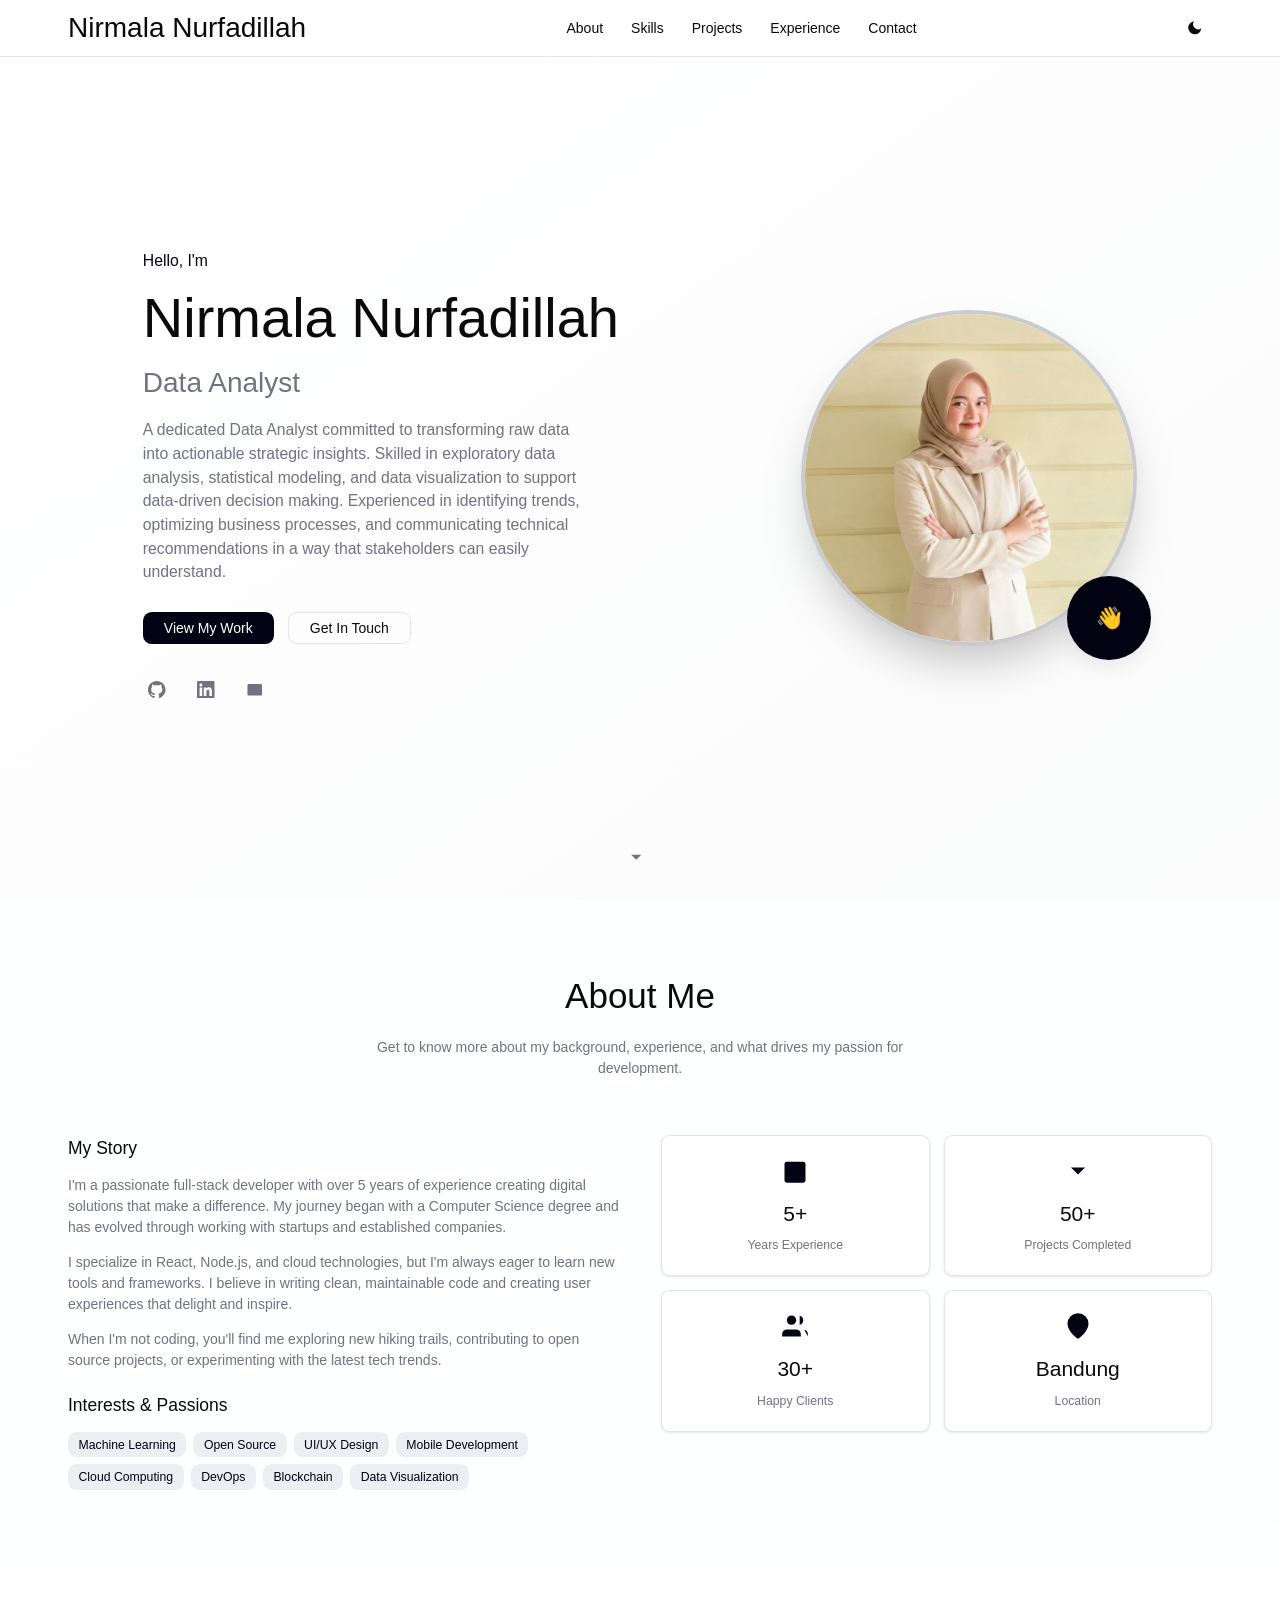
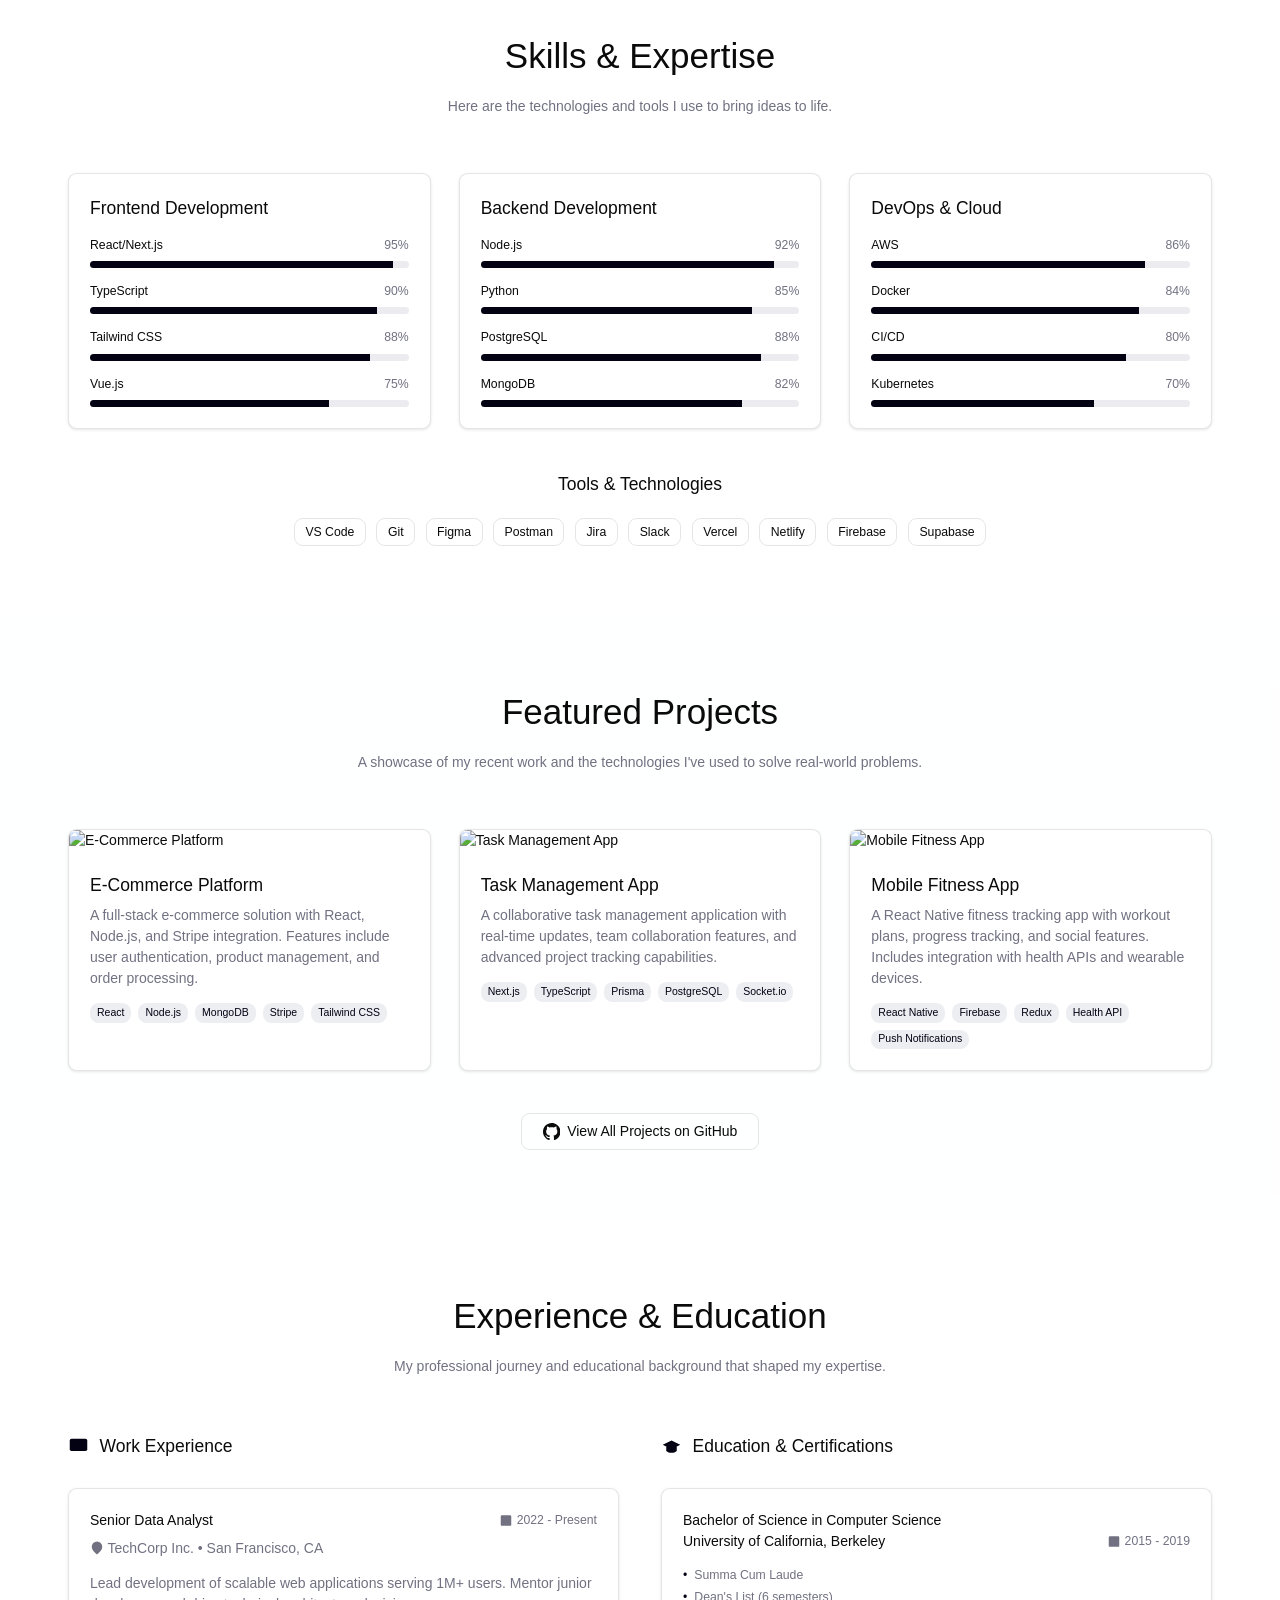
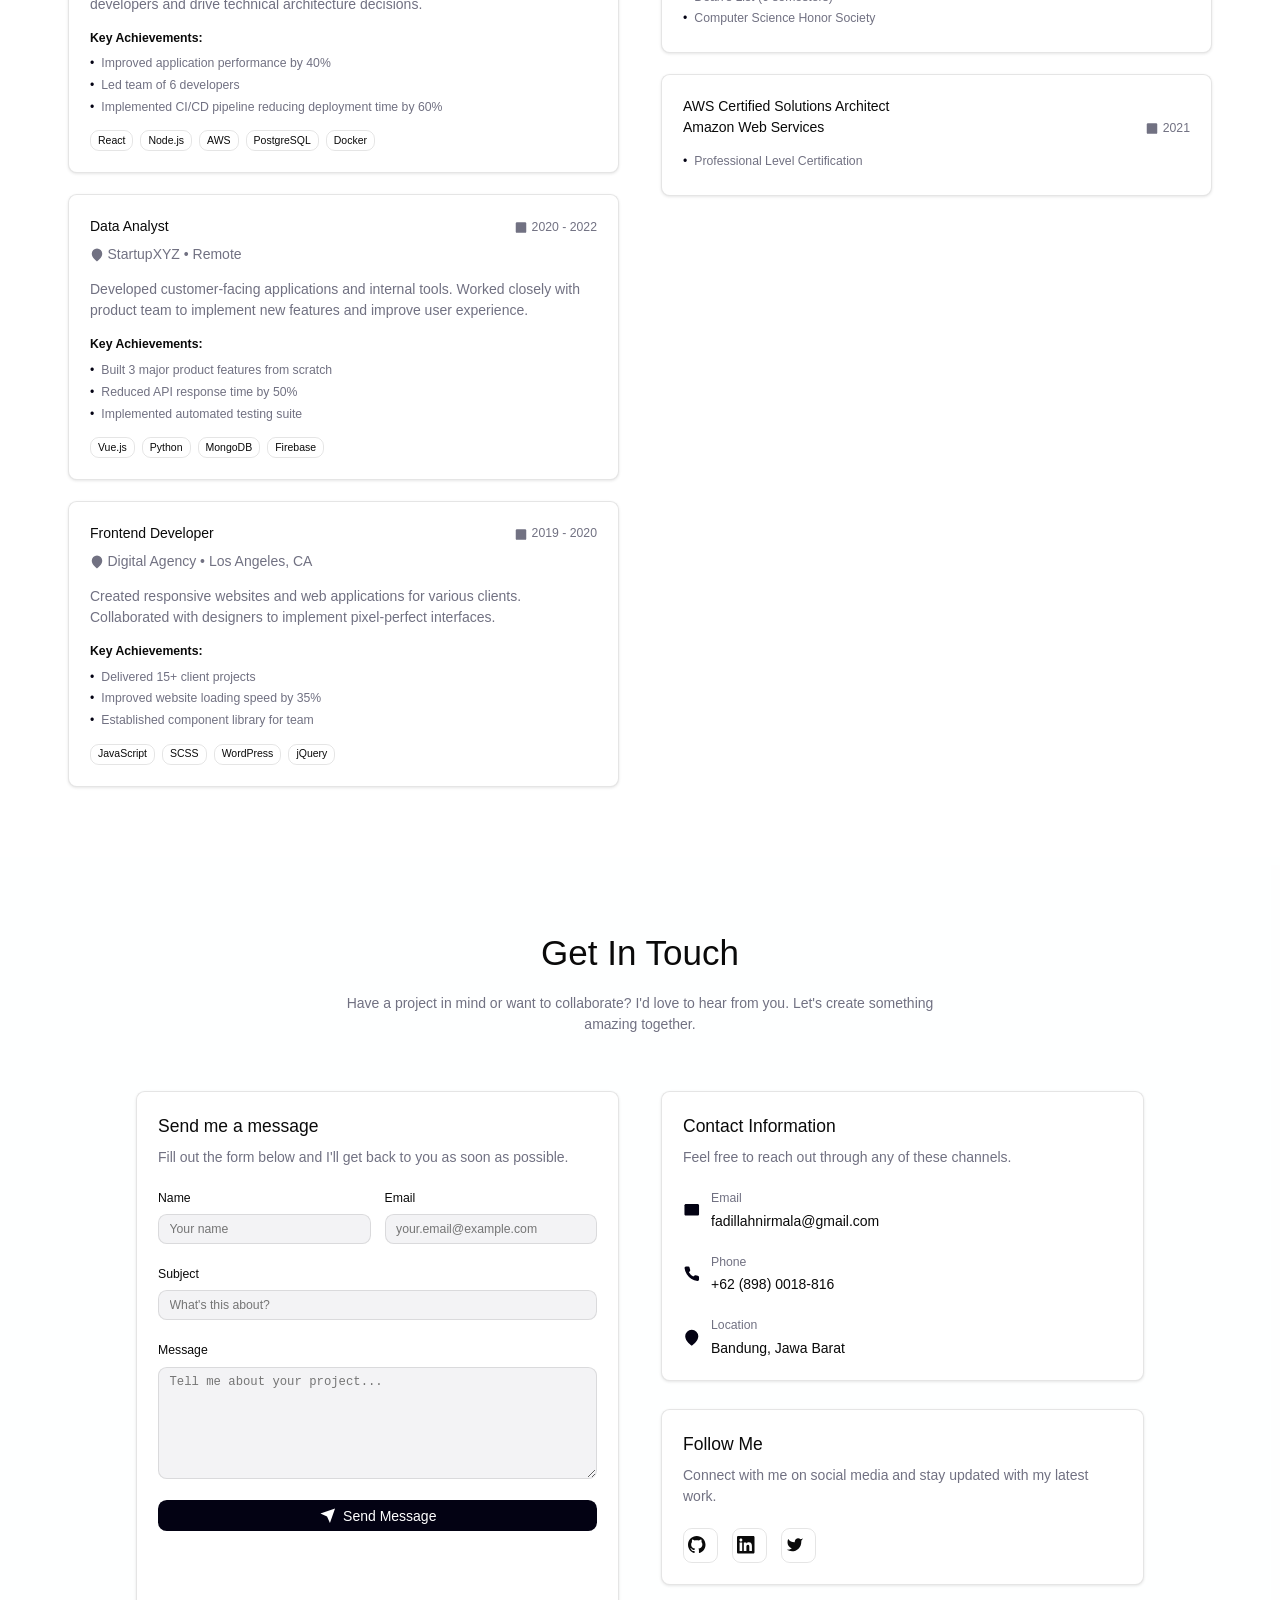
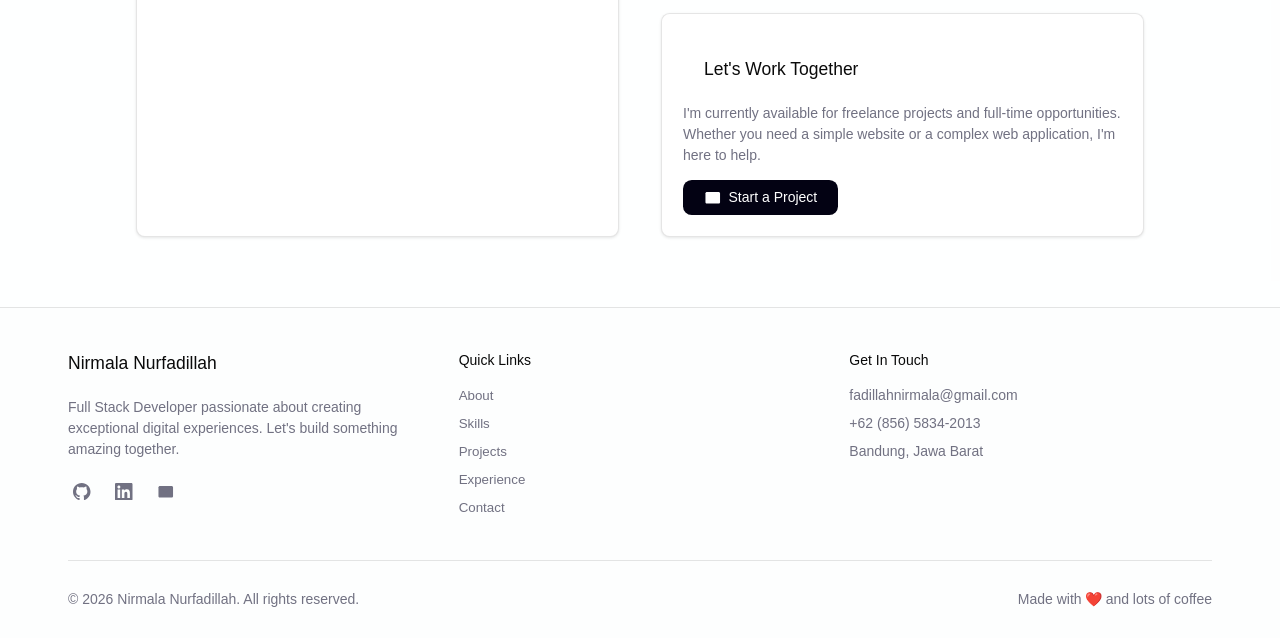
==== index.html @ c22606e5 "Add files via upload" ====
<!DOCTYPE html>
<html lang="en">
<head>
    <meta charset="UTF-8">
    <meta name="viewport" content="width=device-width, initial-scale=1.0">
    <title>Nirmala Nurfadillah - Student</title>
    <link rel="stylesheet" href="style.css">
</head>
<body>
    <!-- Header -->
    <header class="header">
        <div class="container">
            <div class="header-content">
                <div class="logo" onclick="scrollToSection('hero')">
                    <h1>Nirmala Nurfadillah</h1>
                </div>

                <!-- Desktop Navigation -->
                <nav class="desktop-nav">
                    <button onclick="scrollToSection('about')">About</button>
                    <button onclick="scrollToSection('skills')">Skills</button>
                    <button onclick="scrollToSection('projects')">Projects</button>
                    <button onclick="scrollToSection('experience')">Experience</button>
                    <button onclick="scrollToSection('contact')">Contact</button>
                </nav>

                <div class="header-actions">
                    <button class="theme-toggle" onclick="toggleDarkMode()" aria-label="Toggle dark mode">
                        <svg class="sun-icon" fill="currentColor" viewBox="0 0 24 24">
                            <circle cx="12" cy="12" r="5"/>
                            <line x1="12" y1="1" x2="12" y2="3"/>
                            <line x1="12" y1="21" x2="12" y2="23"/>
                            <line x1="4.22" y1="4.22" x2="5.64" y2="5.64"/>
                            <line x1="18.36" y1="18.36" x2="19.78" y2="19.78"/>
                            <line x1="1" y1="12" x2="3" y2="12"/>
                            <line x1="21" y1="12" x2="23" y2="12"/>
                            <line x1="4.22" y1="19.78" x2="5.64" y2="18.36"/>
                            <line x1="18.36" y1="5.64" x2="19.78" y2="4.22"/>
                        </svg>
                        <svg class="moon-icon" fill="currentColor" viewBox="0 0 24 24">
                            <path d="M21 12.79A9 9 0 1 1 11.21 3 7 7 0 0 0 21 12.79z"></path>
                        </svg>
                    </button>

                    <button class="mobile-menu-toggle" onclick="toggleMobileMenu()" aria-label="Toggle mobile menu">
                        <svg class="menu-icon" fill="currentColor" viewBox="0 0 24 24">
                            <line x1="3" y1="6" x2="21" y2="6"></line>
                            <line x1="3" y1="12" x2="21" y2="12"></line>
                            <line x1="3" y1="18" x2="21" y2="18"></line>
                        </svg>
                        <svg class="close-icon" fill="currentColor" viewBox="0 0 24 24">
                            <line x1="18" y1="6" x2="6" y2="18"></line>
                            <line x1="6" y1="6" x2="18" y2="18"></line>
                        </svg>
                    </button>
                </div>
            </div>

            <!-- Mobile Navigation -->
            <div class="mobile-nav">
                <nav class="mobile-nav-content">
                    <button onclick="scrollToSection('about')">About</button>
                    <button onclick="scrollToSection('skills')">Skills</button>
                    <button onclick="scrollToSection('projects')">Projects</button>
                    <button onclick="scrollToSection('experience')">Experience</button>
                    <button onclick="scrollToSection('contact')">Contact</button>
                </nav>
            </div>
        </div>
    </header>

    <main>
        <!-- Hero Section -->
        <section id="hero" class="hero-section">
            <div class="container">
                <div class="hero-grid">
                    <div class="hero-content">
                        <div class="hero-intro">
                            <p class="greeting">Hello, I'm</p>
                            <h1 class="name">Nirmala Nurfadillah</h1>
                            <h2 class="title">Data Analyst</h2>
                            <p class="description">
                                A dedicated Data Analyst committed to transforming raw data into actionable 
                                strategic insights. Skilled in exploratory data analysis, statistical modeling, 
                                and data visualization to support data-driven decision making. Experienced in 
                                identifying trends, optimizing business processes, and communicating technical 
                                recommendations in a way that stakeholders can easily understand.
                            </p>
                        </div>

                        <div class="hero-buttons">
                            <button class="btn btn-primary" onclick="scrollToSection('projects')">
                                View My Work
                            </button>
                            <button class="btn btn-outline" onclick="scrollToSection('contact')">
                                Get In Touch
                            </button>
                        </div>

                        <div class="social-links">
                            <a href="https://github.com/fadillahnirmala/" target="_blank" rel="noopener noreferrer" aria-label="GitHub" class="social-btn">
                                <svg class="icon" fill="currentColor" viewBox="0 0 24 24">
                                    <path d="M12 0c-6.626 0-12 5.373-12 12 0 5.302 3.438 9.8 8.207 11.387.599.111.793-.261.793-.577v-2.234c-3.338.726-4.033-1.416-4.033-1.416-.546-1.387-1.333-1.756-1.333-1.756-1.089-.745.083-.729.083-.729 1.205.084 1.839 1.237 1.839 1.237 1.07 1.834 2.807 1.304 3.492.997.107-.775.418-1.305.762-1.604-2.665-.305-5.467-1.334-5.467-5.931 0-1.311.469-2.381 1.236-3.221-.124-.303-.535-1.524.117-3.176 0 0 1.008-.322 3.301 1.23.957-.266 1.983-.399 3.003-.404 1.02.005 2.047.138 3.006.404 2.291-1.552 3.297-1.23 3.297-1.23.653 1.653.242 2.874.118 3.176.77.84 1.235 1.911 1.235 3.221 0 4.609-2.807 5.624-5.479 5.921.43.372.823 1.102.823 2.222v3.293c0 .319.192.694.801.576 4.765-1.589 8.199-6.086 8.199-11.386 0-6.627-5.373-12-12-12z"/>
                                </svg>
                            </a>
                            <a href="https://www.linkedin.com/in/nirmala-fadillah-8385233b5/" target="_blank" rel="noopener noreferrer" aria-label="LinkedIn" class="social-btn">
                                <svg class="icon" fill="currentColor" viewBox="0 0 24 24">
                                    <path d="M20.447 20.452h-3.554v-5.569c0-1.328-.027-3.037-1.852-3.037-1.853 0-2.136 1.445-2.136 2.939v5.667H9.351V9h3.414v1.561h.046c.477-.9 1.637-1.85 3.37-1.85 3.601 0 4.267 2.37 4.267 5.455v6.286zM5.337 7.433c-1.144 0-2.063-.926-2.063-2.065 0-1.138.92-2.063 2.063-2.063 1.14 0 2.064.925 2.064 2.063 0 1.139-.925 2.065-2.064 2.065zm1.782 13.019H3.555V9h3.564v11.452zM22.225 0H1.771C.792 0 0 .774 0 1.729v20.542C0 23.227.792 24 1.771 24h20.451C23.2 24 24 23.227 24 22.271V1.729C24 .774 23.2 0 22.222 0h.003z"/>
                                </svg>
                            </a>
                            <a href="mailto:fadillahnirmala@gmail.com" aria-label="Email" class="social-btn">
                                <svg class="icon" fill="currentColor" viewBox="0 0 24 24">
                                    <path d="M4 4h16c1.1 0 2 .9 2 2v12c0 1.1-.9 2-2 2H4c-1.1 0-2-.9-2-2V6c0-1.1.9-2 2-2z"/>
                                    <polyline points="22,6 12,13 2,6"/>
                                </svg>
                            </a>
                        </div>
                    </div>

                    <div class="hero-image">
                        <div class="image-container">
                            <div class="profile-image">
                                <img src="img/hero.jpeg"
                                    alt="Nirmala Nurfadillah - Student" 
                                    class="profile-img">
                            </div>
                            <div class="wave-emoji">
                                <span>👋</span>
                            </div>
                        </div>
                    </div>
                </div>

                <div class="scroll-indicator">
                    <button class="scroll-btn" onclick="scrollToSection('about')" aria-label="Scroll to about section">
                        <svg class="icon" fill="currentColor" viewBox="0 0 24 24">
                            <line x1="12" y1="5" x2="12" y2="19"></line>
                            <polyline points="19,12 12,19 5,12"></polyline>
                        </svg>
                    </button>
                </div>
            </div>
        </section>

        <!-- About Section -->
        <section id="about" class="about-section">
            <div class="container">
                <div class="section-header">
                    <h2>About Me</h2>
                    <p>Get to know more about my background, experience, and what drives my passion for development.</p>
                </div>

                <div class="about-grid">
                    <div class="about-content">
                        <div class="about-story">
                            <h3>My Story</h3>
                            <div class="story-text">
                                <p>
                                    I'm a passionate full-stack developer with over 5 years of experience creating 
                                    digital solutions that make a difference. My journey began with a Computer Science 
                                    degree and has evolved through working with startups and established companies.
                                </p>
                                <p>
                                    I specialize in React, Node.js, and cloud technologies, but I'm always eager to 
                                    learn new tools and frameworks. I believe in writing clean, maintainable code 
                                    and creating user experiences that delight and inspire.
                                </p>
                                <p>
                                    When I'm not coding, you'll find me exploring new hiking trails, contributing to 
                                    open source projects, or experimenting with the latest tech trends.
                                </p>
                            </div>
                        </div>

                        <div class="interests-section">
                            <h3>Interests & Passions</h3>
                            <div class="interests-tags">
                                <span class="tag">Machine Learning</span>
                                <span class="tag">Open Source</span>
                                <span class="tag">UI/UX Design</span>
                                <span class="tag">Mobile Development</span>
                                <span class="tag">Cloud Computing</span>
                                <span class="tag">DevOps</span>
                                <span class="tag">Blockchain</span>
                                <span class="tag">Data Visualization</span>
                            </div>
                        </div>
                    </div>

                    <div class="stats-grid">
                        <div class="stat-card">
                            <svg class="stat-icon" fill="currentColor" viewBox="0 0 24 24">
                                <rect x="3" y="4" width="18" height="18" rx="2" ry="2"/>
                                <line x1="16" y1="2" x2="16" y2="6"/>
                                <line x1="8" y1="2" x2="8" y2="6"/>
                                <line x1="3" y1="10" x2="21" y2="10"/>
                            </svg>
                            <p class="stat-value">5+</p>
                            <p class="stat-label">Years Experience</p>
                        </div>
                        <div class="stat-card">
                            <svg class="stat-icon" fill="currentColor" viewBox="0 0 24 24">
                                <path d="M6 9l6 6 6-6"/>
                            </svg>
                            <p class="stat-value">50+</p>
                            <p class="stat-label">Projects Completed</p>
                        </div>
                        <div class="stat-card">
                            <svg class="stat-icon" fill="currentColor" viewBox="0 0 24 24">
                                <path d="M17 21v-2a4 4 0 0 0-4-4H5a4 4 0 0 0-4 4v2"/>
                                <circle cx="9" cy="7" r="4"/>
                                <path d="M23 21v-2a4 4 0 0 0-3-3.87"/>
                                <path d="M16 3.13a4 4 0 0 1 0 7.75"/>
                            </svg>
                            <p class="stat-value">30+</p>
                            <p class="stat-label">Happy Clients</p>
                        </div>
                        <div class="stat-card">
                            <svg class="stat-icon" fill="currentColor" viewBox="0 0 24 24">
                                <path d="M21 10c0 7-9 13-9 13s-9-6-9-13a9 9 0 0 1 18 0z"/>
                                <circle cx="12" cy="10" r="3"/>
                            </svg>
                            <p class="stat-value">Bandung</p>
                            <p class="stat-label">Location</p>
                        </div>
                    </div>
                </div>
            </div>
        </section>

        <!-- Skills Section -->
        <section id="skills" class="skills-section">
            <div class="container">
                <div class="section-header">
                    <h2>Skills & Expertise</h2>
                    <p>Here are the technologies and tools I use to bring ideas to life.</p>
                </div>

                <div class="skills-grid">
                    <div class="skill-category">
                        <div class="skill-card">
                            <h3>Frontend Development</h3>
                            <div class="skills-list">
                                <div class="skill-item">
                                    <div class="skill-header">
                                        <span>React/Next.js</span>
                                        <span>95%</span>
                                    </div>
                                    <div class="progress-bar">
                                        <div class="progress-fill" style="width: 95%"></div>
                                    </div>
                                </div>
                                <div class="skill-item">
                                    <div class="skill-header">
                                        <span>TypeScript</span>
                                        <span>90%</span>
                                    </div>
                                    <div class="progress-bar">
                                        <div class="progress-fill" style="width: 90%"></div>
                                    </div>
                                </div>
                                <div class="skill-item">
                                    <div class="skill-header">
                                        <span>Tailwind CSS</span>
                                        <span>88%</span>
                                    </div>
                                    <div class="progress-bar">
                                        <div class="progress-fill" style="width: 88%"></div>
                                    </div>
                                </div>
                                <div class="skill-item">
                                    <div class="skill-header">
                                        <span>Vue.js</span>
                                        <span>75%</span>
                                    </div>
                                    <div class="progress-bar">
                                        <div class="progress-fill" style="width: 75%"></div>
                                    </div>
                                </div>
                            </div>
                        </div>
                    </div>

                    <div class="skill-category">
                        <div class="skill-card">
                            <h3>Backend Development</h3>
                            <div class="skills-list">
                                <div class="skill-item">
                                    <div class="skill-header">
                                        <span>Node.js</span>
                                        <span>92%</span>
                                    </div>
                                    <div class="progress-bar">
                                        <div class="progress-fill" style="width: 92%"></div>
                                    </div>
                                </div>
                                <div class="skill-item">
                                    <div class="skill-header">
                                        <span>Python</span>
                                        <span>85%</span>
                                    </div>
                                    <div class="progress-bar">
                                        <div class="progress-fill" style="width: 85%"></div>
                                    </div>
                                </div>
                                <div class="skill-item">
                                    <div class="skill-header">
                                        <span>PostgreSQL</span>
                                        <span>88%</span>
                                    </div>
                                    <div class="progress-bar">
                                        <div class="progress-fill" style="width: 88%"></div>
                                    </div>
                                </div>
                                <div class="skill-item">
                                    <div class="skill-header">
                                        <span>MongoDB</span>
                                        <span>82%</span>
                                    </div>
                                    <div class="progress-bar">
                                        <div class="progress-fill" style="width: 82%"></div>
                                    </div>
                                </div>
                            </div>
                        </div>
                    </div>

                    <div class="skill-category">
                        <div class="skill-card">
                            <h3>DevOps & Cloud</h3>
                            <div class="skills-list">
                                <div class="skill-item">
                                    <div class="skill-header">
                                        <span>AWS</span>
                                        <span>86%</span>
                                    </div>
                                    <div class="progress-bar">
                                        <div class="progress-fill" style="width: 86%"></div>
                                    </div>
                                </div>
                                <div class="skill-item">
                                    <div class="skill-header">
                                        <span>Docker</span>
                                        <span>84%</span>
                                    </div>
                                    <div class="progress-bar">
                                        <div class="progress-fill" style="width: 84%"></div>
                                    </div>
                                </div>
                                <div class="skill-item">
                                    <div class="skill-header">
                                        <span>CI/CD</span>
                                        <span>80%</span>
                                    </div>
                                    <div class="progress-bar">
                                        <div class="progress-fill" style="width: 80%"></div>
                                    </div>
                                </div>
                                <div class="skill-item">
                                    <div class="skill-header">
                                        <span>Kubernetes</span>
                                        <span>70%</span>
                                    </div>
                                    <div class="progress-bar">
                                        <div class="progress-fill" style="width: 70%"></div>
                                    </div>
                                </div>
                            </div>
                        </div>
                    </div>
                </div>

                <div class="tools-section">
                    <h3>Tools & Technologies</h3>
                    <div class="tools-tags">
                        <span class="tool-tag">VS Code</span>
                        <span class="tool-tag">Git</span>
                        <span class="tool-tag">Figma</span>
                        <span class="tool-tag">Postman</span>
                        <span class="tool-tag">Jira</span>
                        <span class="tool-tag">Slack</span>
                        <span class="tool-tag">Vercel</span>
                        <span class="tool-tag">Netlify</span>
                        <span class="tool-tag">Firebase</span>
                        <span class="tool-tag">Supabase</span>
                    </div>
                </div>
            </div>
        </section>

        <!-- Projects Section -->
        <section id="projects" class="projects-section">
            <div class="container">
                <div class="section-header">
                    <h2>Featured Projects</h2>
                    <p>A showcase of my recent work and the technologies I've used to solve real-world problems.</p>
                </div>

                <div class="projects-grid">
                    <div class="project-card">
                        <div class="project-image">
                            <img src="https://images.unsplash.com/photo-1658297063569-162817482fb6?crop=entropy&cs=tinysrgb&fit=max&fm=jpg&ixid=M3w3Nzg4Nzd8MHwxfHxlY29tbWVyY2UlMjB3ZWJzaXRlfGVufDF8fHx8MTc1NTQ3ODMxNHww&ixlib=rb-4.1.0&q=80&w=1080" alt="E-Commerce Platform" class="project-img">
                            <div class="project-overlay">
                                <a href="https://example.com" target="_blank" rel="noopener noreferrer" class="btn btn-sm btn-primary">
                                    <svg class="icon-sm" fill="currentColor" viewBox="0 0 24 24">
                                        <path d="M18 13v6a2 2 0 0 1-2 2H5a2 2 0 0 1-2-2V8a2 2 0 0 1 2-2h6"/>
                                        <polyline points="15,3 21,3 21,9"/>
                                        <line x1="10" y1="14" x2="21" y2="3"/>
                                    </svg>
                                    Live Demo
                                </a>
                                <a href="https://github.com/fadillahnirmala/" target="_blank" rel="noopener noreferrer" class="btn btn-sm btn-outline">
                                    <svg class="icon-sm" fill="currentColor" viewBox="0 0 24 24">
                                        <path d="M12 0c-6.626 0-12 5.373-12 12 0 5.302 3.438 9.8 8.207 11.387.599.111.793-.261.793-.577v-2.234c-3.338.726-4.033-1.416-4.033-1.416-.546-1.387-1.333-1.756-1.333-1.756-1.089-.745.083-.729.083-.729 1.205.084 1.839 1.237 1.839 1.237 1.07 1.834 2.807 1.304 3.492.997.107-.775.418-1.305.762-1.604-2.665-.305-5.467-1.334-5.467-5.931 0-1.311.469-2.381 1.236-3.221-.124-.303-.535-1.524.117-3.176 0 0 1.008-.322 3.301 1.23.957-.266 1.983-.399 3.003-.404 1.02.005 2.047.138 3.006.404 2.291-1.552 3.297-1.23 3.297-1.23.653 1.653.242 2.874.118 3.176.77.84 1.235 1.911 1.235 3.221 0 4.609-2.807 5.624-5.479 5.921.43.372.823 1.102.823 2.222v3.293c0 .319.192.694.801.576 4.765-1.589 8.199-6.086 8.199-11.386 0-6.627-5.373-12-12-12z"/>
                                    </svg>
                                    Code
                                </a>
                            </div>
                        </div>
                        <div class="project-content">
                            <h3>E-Commerce Platform</h3>
                            <p>A full-stack e-commerce solution with React, Node.js, and Stripe integration. Features include user authentication, product management, and order processing.</p>
                            <div class="project-tags">
                                <span class="tech-tag">React</span>
                                <span class="tech-tag">Node.js</span>
                                <span class="tech-tag">MongoDB</span>
                                <span class="tech-tag">Stripe</span>
                                <span class="tech-tag">Tailwind CSS</span>
                            </div>
                        </div>
                    </div>

                    <div class="project-card">
                        <div class="project-image">
                            <img src="https://images.unsplash.com/photo-1554306274-f23873d9a26c?crop=entropy&cs=tinysrgb&fit=max&fm=jpg&ixid=M3w3Nzg4Nzd8MHwxfHNlYXJjaHwxfHx3ZWIlMjBkZXZlbG9wbWVudCUyMHByb2plY3R8ZW58MXx8fHwxNzU1NTgxOTUwfDA&ixlib=rb-4.1.0&q=80&w=1080" alt="Task Management App" class="project-img">
                            <div class="project-overlay">
                                <a href="https://example.com" target="_blank" rel="noopener noreferrer" class="btn btn-sm btn-primary">
                                    <svg class="icon-sm" fill="currentColor" viewBox="0 0 24 24">
                                        <path d="M18 13v6a2 2 0 0 1-2 2H5a2 2 0 0 1-2-2V8a2 2 0 0 1 2-2h6"/>
                                        <polyline points="15,3 21,3 21,9"/>
                                        <line x1="10" y1="14" x2="21" y2="3"/>
                                    </svg>
                                    Live Demo
                                </a>
                                <a href="https://github.com/fadillahnirmala/" target="_blank" rel="noopener noreferrer" class="btn btn-sm btn-outline">
                                    <svg class="icon-sm" fill="currentColor" viewBox="0 0 24 24">
                                        <path d="M12 0c-6.626 0-12 5.373-12 12 0 5.302 3.438 9.8 8.207 11.387.599.111.793-.261.793-.577v-2.234c-3.338.726-4.033-1.416-4.033-1.416-.546-1.387-1.333-1.756-1.333-1.756-1.089-.745.083-.729.083-.729 1.205.084 1.839 1.237 1.839 1.237 1.07 1.834 2.807 1.304 3.492.997.107-.775.418-1.305.762-1.604-2.665-.305-5.467-1.334-5.467-5.931 0-1.311.469-2.381 1.236-3.221-.124-.303-.535-1.524.117-3.176 0 0 1.008-.322 3.301 1.23.957-.266 1.983-.399 3.003-.404 1.02.005 2.047.138 3.006.404 2.291-1.552 3.297-1.23 3.297-1.23.653 1.653.242 2.874.118 3.176.77.84 1.235 1.911 1.235 3.221 0 4.609-2.807 5.624-5.479 5.921.43.372.823 1.102.823 2.222v3.293c0 .319.192.694.801.576 4.765-1.589 8.199-6.086 8.199-11.386 0-6.627-5.373-12-12-12z"/>
                                    </svg>
                                    Code
                                </a>
                            </div>
                        </div>
                        <div class="project-content">
                            <h3>Task Management App</h3>
                            <p>A collaborative task management application with real-time updates, team collaboration features, and advanced project tracking capabilities.</p>
                            <div class="project-tags">
                                <span class="tech-tag">Next.js</span>
                                <span class="tech-tag">TypeScript</span>
                                <span class="tech-tag">Prisma</span>
                                <span class="tech-tag">PostgreSQL</span>
                                <span class="tech-tag">Socket.io</span>
                            </div>
                        </div>
                    </div>

                    <div class="project-card">
                        <div class="project-image">
                            <img src="https://images.unsplash.com/photo-1597740985671-2a8a3b80502e?crop=entropy&cs=tinysrgb&fit=max&fm=jpg&ixid=M3w3Nzg4Nzd8MHwxfHxtb2JpbGUlMjBhcHAlMjBkZXNpZ258ZW58MXx8fHwxNzU1NTE2ODEzfDA&ixlib=rb-4.1.0&q=80&w=1080" alt="Mobile Fitness App" class="project-img">
                            <div class="project-overlay">
                                <a href="https://example.com" target="_blank" rel="noopener noreferrer" class="btn btn-sm btn-primary">
                                    <svg class="icon-sm" fill="currentColor" viewBox="0 0 24 24">
                                        <path d="M18 13v6a2 2 0 0 1-2 2H5a2 2 0 0 1-2-2V8a2 2 0 0 1 2-2h6"/>
                                        <polyline points="15,3 21,3 21,9"/>
                                        <line x1="10" y1="14" x2="21" y2="3"/>
                                    </svg>
                                    Live Demo
                                </a>
                                <a href="https://github.com/fadillahnirmala/" target="_blank" rel="noopener noreferrer" class="btn btn-sm btn-outline">
                                    <svg class="icon-sm" fill="currentColor" viewBox="0 0 24 24">
                                        <path d="M12 0c-6.626 0-12 5.373-12 12 0 5.302 3.438 9.8 8.207 11.387.599.111.793-.261.793-.577v-2.234c-3.338.726-4.033-1.416-4.033-1.416-.546-1.387-1.333-1.756-1.333-1.756-1.089-.745.083-.729.083-.729 1.205.084 1.839 1.237 1.839 1.237 1.07 1.834 2.807 1.304 3.492.997.107-.775.418-1.305.762-1.604-2.665-.305-5.467-1.334-5.467-5.931 0-1.311.469-2.381 1.236-3.221-.124-.303-.535-1.524.117-3.176 0 0 1.008-.322 3.301 1.23.957-.266 1.983-.399 3.003-.404 1.02.005 2.047.138 3.006.404 2.291-1.552 3.297-1.23 3.297-1.23.653 1.653.242 2.874.118 3.176.77.84 1.235 1.911 1.235 3.221 0 4.609-2.807 5.624-5.479 5.921.43.372.823 1.102.823 2.222v3.293c0 .319.192.694.801.576 4.765-1.589 8.199-6.086 8.199-11.386 0-6.627-5.373-12-12-12z"/>
                                    </svg>
                                    Code
                                </a>
                            </div>
                        </div>
                        <div class="project-content">
                            <h3>Mobile Fitness App</h3>
                            <p>A React Native fitness tracking app with workout plans, progress tracking, and social features. Includes integration with health APIs and wearable devices.</p>
                            <div class="project-tags">
                                <span class="tech-tag">React Native</span>
                                <span class="tech-tag">Firebase</span>
                                <span class="tech-tag">Redux</span>
                                <span class="tech-tag">Health API</span>
                                <span class="tech-tag">Push Notifications</span>
                            </div>
                        </div>
                    </div>
                </div>

                <div class="projects-cta">
                    <a href="https://github.com/fadillahnirmala/" target="_blank" rel="noopener noreferrer" class="btn btn-outline">
                        <svg class="icon" fill="currentColor" viewBox="0 0 24 24">
                            <path d="M12 0c-6.626 0-12 5.373-12 12 0 5.302 3.438 9.8 8.207 11.387.599.111.793-.261.793-.577v-2.234c-3.338.726-4.033-1.416-4.033-1.416-.546-1.387-1.333-1.756-1.333-1.756-1.089-.745.083-.729.083-.729 1.205.084 1.839 1.237 1.839 1.237 1.07 1.834 2.807 1.304 3.492.997.107-.775.418-1.305.762-1.604-2.665-.305-5.467-1.334-5.467-5.931 0-1.311.469-2.381 1.236-3.221-.124-.303-.535-1.524.117-3.176 0 0 1.008-.322 3.301 1.23.957-.266 1.983-.399 3.003-.404 1.02.005 2.047.138 3.006.404 2.291-1.552 3.297-1.23 3.297-1.23.653 1.653.242 2.874.118 3.176.77.84 1.235 1.911 1.235 3.221 0 4.609-2.807 5.624-5.479 5.921.43.372.823 1.102.823 2.222v3.293c0 .319.192.694.801.576 4.765-1.589 8.199-6.086 8.199-11.386 0-6.627-5.373-12-12-12z"/>
                        </svg>
                        View All Projects on GitHub
                    </a>
                </div>
            </div>
        </section>

        <!-- Experience Section -->
        <section id="experience" class="experience-section">
            <div class="container">
                <div class="section-header">
                    <h2>Experience & Education</h2>
                    <p>My professional journey and educational background that shaped my expertise.</p>
                </div>

                <div class="experience-grid">
                    <div class="experience-column">
                        <div class="column-header">
                            <svg class="section-icon" fill="currentColor" viewBox="0 0 24 24">
                                <rect x="2" y="3" width="20" height="14" rx="2" ry="2"/>
                                <line x1="8" y1="21" x2="16" y2="21"/>
                                <line x1="12" y1="17" x2="12" y2="21"/>
                            </svg>
                            <h3>Work Experience</h3>
                        </div>

                        <div class="experience-timeline">
                            <div class="experience-item">
                                <div class="experience-header">
                                    <h4>Senior Data Analyst</h4>
                                    <div class="experience-date">
                                        <svg class="date-icon" fill="currentColor" viewBox="0 0 24 24">
                                            <rect x="3" y="4" width="18" height="18" rx="2" ry="2"/>
                                            <line x1="16" y1="2" x2="16" y2="6"/>
                                            <line x1="8" y1="2" x2="8" y2="6"/>
                                            <line x1="3" y1="10" x2="21" y2="10"/>
                                        </svg>
                                        2022 - Present
                                    </div>
                                </div>
                                <div class="company-info">
                                    <svg class="location-icon" fill="currentColor" viewBox="0 0 24 24">
                                        <path d="M21 10c0 7-9 13-9 13s-9-6-9-13a9 9 0 0 1 18 0z"/>
                                        <circle cx="12" cy="10" r="3"/>
                                    </svg>
                                    TechCorp Inc. • San Francisco, CA
                                </div>
                                <p class="job-description">Lead development of scalable web applications serving 1M+ users. Mentor junior developers and drive technical architecture decisions.</p>
                                <div class="achievements">
                                    <h5>Key Achievements:</h5>
                                    <ul>
                                        <li>Improved application performance by 40%</li>
                                        <li>Led team of 6 developers</li>
                                        <li>Implemented CI/CD pipeline reducing deployment time by 60%</li>
                                    </ul>
                                </div>
                                <div class="experience-tags">
                                    <span class="exp-tag">React</span>
                                    <span class="exp-tag">Node.js</span>
                                    <span class="exp-tag">AWS</span>
                                    <span class="exp-tag">PostgreSQL</span>
                                    <span class="exp-tag">Docker</span>
                                </div>
                            </div>

                            <div class="experience-item">
                                <div class="experience-header">
                                    <h4>Data Analyst</h4>
                                    <div class="experience-date">
                                        <svg class="date-icon" fill="currentColor" viewBox="0 0 24 24">
                                            <rect x="3" y="4" width="18" height="18" rx="2" ry="2"/>
                                            <line x1="16" y1="2" x2="16" y2="6"/>
                                            <line x1="8" y1="2" x2="8" y2="6"/>
                                            <line x1="3" y1="10" x2="21" y2="10"/>
                                        </svg>
                                        2020 - 2022
                                    </div>
                                </div>
                                <div class="company-info">
                                    <svg class="location-icon" fill="currentColor" viewBox="0 0 24 24">
                                        <path d="M21 10c0 7-9 13-9 13s-9-6-9-13a9 9 0 0 1 18 0z"/>
                                        <circle cx="12" cy="10" r="3"/>
                                    </svg>
                                    StartupXYZ • Remote
                                </div>
                                <p class="job-description">Developed customer-facing applications and internal tools. Worked closely with product team to implement new features and improve user experience.</p>
                                <div class="achievements">
                                    <h5>Key Achievements:</h5>
                                    <ul>
                                        <li>Built 3 major product features from scratch</li>
                                        <li>Reduced API response time by 50%</li>
                                        <li>Implemented automated testing suite</li>
                                    </ul>
                                </div>
                                <div class="experience-tags">
                                    <span class="exp-tag">Vue.js</span>
                                    <span class="exp-tag">Python</span>
                                    <span class="exp-tag">MongoDB</span>
                                    <span class="exp-tag">Firebase</span>
                                </div>
                            </div>

                            <div class="experience-item">
                                <div class="experience-header">
                                    <h4>Frontend Developer</h4>
                                    <div class="experience-date">
                                        <svg class="date-icon" fill="currentColor" viewBox="0 0 24 24">
                                            <rect x="3" y="4" width="18" height="18" rx="2" ry="2"/>
                                            <line x1="16" y1="2" x2="16" y2="6"/>
                                            <line x1="8" y1="2" x2="8" y2="6"/>
                                            <line x1="3" y1="10" x2="21" y2="10"/>
                                        </svg>
                                        2019 - 2020
                                    </div>
                                </div>
                                <div class="company-info">
                                    <svg class="location-icon" fill="currentColor" viewBox="0 0 24 24">
                                        <path d="M21 10c0 7-9 13-9 13s-9-6-9-13a9 9 0 0 1 18 0z"/>
                                        <circle cx="12" cy="10" r="3"/>
                                    </svg>
                                    Digital Agency • Los Angeles, CA
                                </div>
                                <p class="job-description">Created responsive websites and web applications for various clients. Collaborated with designers to implement pixel-perfect interfaces.</p>
                                <div class="achievements">
                                    <h5>Key Achievements:</h5>
                                    <ul>
                                        <li>Delivered 15+ client projects</li>
                                        <li>Improved website loading speed by 35%</li>
                                        <li>Established component library for team</li>
                                    </ul>
                                </div>
                                <div class="experience-tags">
                                    <span class="exp-tag">JavaScript</span>
                                    <span class="exp-tag">SCSS</span>
                                    <span class="exp-tag">WordPress</span>
                                    <span class="exp-tag">jQuery</span>
                                </div>
                            </div>
                        </div>
                    </div>

                    <div class="education-column">
                        <div class="column-header">
                            <svg class="section-icon" fill="currentColor" viewBox="0 0 24 24">
                                <path d="M22 10v6M2 10l10-5 10 5-10 5z"/>
                                <path d="M6 12v5c3 3 9 3 12 0v-5"/>
                            </svg>
                            <h3>Education & Certifications</h3>
                        </div>

                        <div class="education-timeline">
                            <div class="education-item">
                                <h4>Bachelor of Science in Computer Science</h4>
                                <div class="education-details">
                                    <span>University of California, Berkeley</span>
                                    <span class="education-date">
                                        <svg class="date-icon" fill="currentColor" viewBox="0 0 24 24">
                                            <rect x="3" y="4" width="18" height="18" rx="2" ry="2"/>
                                            <line x1="16" y1="2" x2="16" y2="6"/>
                                            <line x1="8" y1="2" x2="8" y2="6"/>
                                            <line x1="3" y1="10" x2="21" y2="10"/>
                                        </svg>
                                        2015 - 2019
                                    </span>
                                </div>
                                <ul class="education-achievements">
                                    <li>Summa Cum Laude</li>
                                    <li>Dean's List (6 semesters)</li>
                                    <li>Computer Science Honor Society</li>
                                </ul>
                            </div>

                            <div class="education-item">
                                <h4>AWS Certified Solutions Architect</h4>
                                <div class="education-details">
                                    <span>Amazon Web Services</span>
                                    <span class="education-date">
                                        <svg class="date-icon" fill="currentColor" viewBox="0 0 24 24">
                                            <rect x="3" y="4" width="18" height="18" rx="2" ry="2"/>
                                            <line x1="16" y1="2" x2="16" y2="6"/>
                                            <line x1="8" y1="2" x2="8" y2="6"/>
                                            <line x1="3" y1="10" x2="21" y2="10"/>
                                        </svg>
                                        2021
                                    </span>
                                </div>
                                <ul class="education-achievements">
                                    <li>Professional Level Certification</li>
                                </ul>
                            </div>
                        </div>
                    </div>
                </div>
            </div>
        </section>

        <!-- Contact Section -->
        <section id="contact" class="contact-section">
            <div class="container">
                <div class="section-header">
                    <h2>Get In Touch</h2>
                    <p>Have a project in mind or want to collaborate? I'd love to hear from you. Let's create something amazing together.</p>
                </div>

                <div class="contact-grid">
                    <div class="contact-form-card">
                        <div class="form-header">
                            <h3>Send me a message</h3>
                            <p>Fill out the form below and I'll get back to you as soon as possible.</p>
                        </div>
                        <form class="contact-form" onsubmit="handleFormSubmit(event)">
                            <div class="form-row">
                                <div class="form-group">
                                    <label for="name">Name</label>
                                    <input type="text" id="name" name="name" placeholder="Your name" required>
                                </div>
                                <div class="form-group">
                                    <label for="email">Email</label>
                                    <input type="email" id="email" name="email" placeholder="your.email@example.com" required>
                                </div>
                            </div>
                            <div class="form-group">
                                <label for="subject">Subject</label>
                                <input type="text" id="subject" name="subject" placeholder="What's this about?" required>
                            </div>
                            <div class="form-group">
                                <label for="message">Message</label>
                                <textarea id="message" name="message" placeholder="Tell me about your project..." required></textarea>
                            </div>
                            <button type="submit" class="btn btn-primary btn-full">
                                <svg class="icon" fill="currentColor" viewBox="0 0 24 24">
                                    <line x1="22" y1="2" x2="11" y2="13"/>
                                    <polygon points="22,2 15,22 11,13 2,9 22,2"/>
                                </svg>
                                Send Message
                            </button>
                        </form>
                    </div>

                    <div class="contact-info">
                        <div class="contact-info-card">
                            <div class="contact-info-header">
                                <h3>Contact Information</h3>
                                <p>Feel free to reach out through any of these channels.</p>
                            </div>
                            <div class="contact-methods">
                                <div class="contact-method">
                                    <svg class="contact-icon" fill="currentColor" viewBox="0 0 24 24">
                                        <path d="M4 4h16c1.1 0 2 .9 2 2v12c0 1.1-.9 2-2 2H4c-1.1 0-2-.9-2-2V6c0-1.1.9-2 2-2z"/>
                                        <polyline points="22,6 12,13 2,6"/>
                                    </svg>
                                    <div>
                                        <p class="contact-label">Email</p>
                                        <a href="mailto:fadillahnirmala@gmail.com">fadillahnirmala@gmail.com</a>
                                    </div>
                                </div>
                                <div class="contact-method">
                                    <svg class="contact-icon" fill="currentColor" viewBox="0 0 24 24">
                                        <path d="M22 16.92v3a2 2 0 0 1-2.18 2 19.79 19.79 0 0 1-8.63-3.07 19.5 19.5 0 0 1-6-6 19.79 19.79 0 0 1-3.07-8.67A2 2 0 0 1 4.11 2h3a2 2 0 0 1 2 1.72 12.84 12.84 0 0 0 .7 2.81 2 2 0 0 1-.45 2.11L8.09 9.91a16 16 0 0 0 6 6l1.27-1.27a2 2 0 0 1 2.11-.45 12.84 12.84 0 0 0 2.81.7A2 2 0 0 1 22 16.92z"/>
                                    </svg>
                                    <div>
                                        <p class="contact-label">Phone</p>
                                        <a href="tel:+628980018816">+62 (898) 0018-816</a>
                                    </div>
                                </div>
                                <div class="contact-method">
                                    <svg class="contact-icon" fill="currentColor" viewBox="0 0 24 24">
                                        <path d="M21 10c0 7-9 13-9 13s-9-6-9-13a9 9 0 0 1 18 0z"/>
                                        <circle cx="12" cy="10" r="3"/>
                                    </svg>
                                    <div>
                                        <p class="contact-label">Location</p>
                                        <p>Bandung, Jawa Barat</p>
                                    </div>
                                </div>
                            </div>
                        </div>

                        <div class="social-card">
                            <div class="social-header">
                                <h3>Follow Me</h3>
                                <p>Connect with me on social media and stay updated with my latest work.</p>
                            </div>
                            <div class="social-buttons">
                                <a href="https://github.com/fadillahnirmala/" target="_blank" rel="noopener noreferrer" aria-label="GitHub" class="social-btn-outline">
                                    <svg class="icon" fill="currentColor" viewBox="0 0 24 24">
                                        <path d="M12 0c-6.626 0-12 5.373-12 12 0 5.302 3.438 9.8 8.207 11.387.599.111.793-.261.793-.577v-2.234c-3.338.726-4.033-1.416-4.033-1.416-.546-1.387-1.333-1.756-1.333-1.756-1.089-.745.083-.729.083-.729 1.205.084 1.839 1.237 1.839 1.237 1.07 1.834 2.807 1.304 3.492.997.107-.775.418-1.305.762-1.604-2.665-.305-5.467-1.334-5.467-5.931 0-1.311.469-2.381 1.236-3.221-.124-.303-.535-1.524.117-3.176 0 0 1.008-.322 3.301 1.23.957-.266 1.983-.399 3.003-.404 1.02.005 2.047.138 3.006.404 2.291-1.552 3.297-1.23 3.297-1.23.653 1.653.242 2.874.118 3.176.77.84 1.235 1.911 1.235 3.221 0 4.609-2.807 5.624-5.479 5.921.43.372.823 1.102.823 2.222v3.293c0 .319.192.694.801.576 4.765-1.589 8.199-6.086 8.199-11.386 0-6.627-5.373-12-12-12z"/>
                                    </svg>
                                </a>
                                <a href="https://www.linkedin.com/in/nirmala-fadillah-8385233b5/" target="_blank" rel="noopener noreferrer" aria-label="LinkedIn" class="social-btn-outline">
                                    <svg class="icon" fill="currentColor" viewBox="0 0 24 24">
                                        <path d="M20.447 20.452h-3.554v-5.569c0-1.328-.027-3.037-1.852-3.037-1.853 0-2.136 1.445-2.136 2.939v5.667H9.351V9h3.414v1.561h.046c.477-.9 1.637-1.85 3.37-1.85 3.601 0 4.267 2.37 4.267 5.455v6.286zM5.337 7.433c-1.144 0-2.063-.926-2.063-2.065 0-1.138.92-2.063 2.063-2.063 1.14 0 2.064.925 2.064 2.063 0 1.139-.925 2.065-2.064 2.065zm1.782 13.019H3.555V9h3.564v11.452zM22.225 0H1.771C.792 0 0 .774 0 1.729v20.542C0 23.227.792 24 1.771 24h20.451C23.2 24 24 23.227 24 22.271V1.729C24 .774 23.2 0 22.222 0h.003z"/>
                                    </svg>
                                </a>
                                <a href="https://instagram.com/nyyr07" target="_blank" rel="noopener noreferrer" aria-label="Instagram" class="social-btn-outline">
                                    <svg class="icon" fill="currentColor" viewBox="0 0 24 24">
                                        <path d="M23 3a10.9 10.9 0 01-3.14 1.53 4.48 4.48 0 00-7.86 3v1A10.66 10.66 0 013 4s-4 9 5 13a11.64 11.64 0 01-7 2c9 5 20 0 20-11.5a4.5 4.5 0 00-.08-.83A7.72 7.72 0 0023 3z"/>
                                    </svg>
                                </a>
                            </div>
                        </div>

                        <div class="cta-card">
                            <div class="cta-header">
                                <h3>Let's Work Together</h3>
                            </div>
                            <p>I'm currently available for freelance projects and full-time opportunities. Whether you need a simple website or a complex web application, I'm here to help.</p>
                            <a href="mailto:fadillahnirmala@gmail.com" class="btn btn-primary">
                                <svg class="icon" fill="currentColor" viewBox="0 0 24 24">
                                    <path d="M4 4h16c1.1 0 2 .9 2 2v12c0 1.1-.9 2-2 2H4c-1.1 0-2-.9-2-2V6c0-1.1.9-2 2-2z"/>
                                    <polyline points="22,6 12,13 2,6"/>
                                </svg>
                                Start a Project
                            </a>
                        </div>
                    </div>
                </div>
            </div>
        </section>
    </main>

    <!-- Footer -->
    <footer class="footer">
        <div class="container">
            <div class="footer-content">
                <div class="footer-brand">
                    <h3>Nirmala Nurfadillah</h3>
                    <p>Full Stack Developer passionate about creating exceptional digital experiences. Let's build something amazing together.</p>
                    <div class="footer-social">
                        <a href="https://github.com/fadillahnirmala/" target="_blank" rel="noopener noreferrer" aria-label="GitHub" class="social-btn">
                            <svg class="icon" fill="currentColor" viewBox="0 0 24 24">
                                <path d="M12 0c-6.626 0-12 5.373-12 12 0 5.302 3.438 9.8 8.207 11.387.599.111.793-.261.793-.577v-2.234c-3.338.726-4.033-1.416-4.033-1.416-.546-1.387-1.333-1.756-1.333-1.756-1.089-.745.083-.729.083-.729 1.205.084 1.839 1.237 1.839 1.237 1.07 1.834 2.807 1.304 3.492.997.107-.775.418-1.305.762-1.604-2.665-.305-5.467-1.334-5.467-5.931 0-1.311.469-2.381 1.236-3.221-.124-.303-.535-1.524.117-3.176 0 0 1.008-.322 3.301 1.23.957-.266 1.983-.399 3.003-.404 1.02.005 2.047.138 3.006.404 2.291-1.552 3.297-1.23 3.297-1.23.653 1.653.242 2.874.118 3.176.77.84 1.235 1.911 1.235 3.221 0 4.609-2.807 5.624-5.479 5.921.43.372.823 1.102.823 2.222v3.293c0 .319.192.694.801.576 4.765-1.589 8.199-6.086 8.199-11.386 0-6.627-5.373-12-12-12z"/>
                            </svg>
                        </a>
                        <a href="https://www.linkedin.com/in/nirmala-fadillah-8385233b5/" target="_blank" rel="noopener noreferrer" aria-label="LinkedIn" class="social-btn">
                            <svg class="icon" fill="currentColor" viewBox="0 0 24 24">
                                <path d="M20.447 20.452h-3.554v-5.569c0-1.328-.027-3.037-1.852-3.037-1.853 0-2.136 1.445-2.136 2.939v5.667H9.351V9h3.414v1.561h.046c.477-.9 1.637-1.85 3.37-1.85 3.601 0 4.267 2.37 4.267 5.455v6.286zM5.337 7.433c-1.144 0-2.063-.926-2.063-2.065 0-1.138.92-2.063 2.063-2.063 1.14 0 2.064.925 2.064 2.063 0 1.139-.925 2.065-2.064 2.065zm1.782 13.019H3.555V9h3.564v11.452zM22.225 0H1.771C.792 0 0 .774 0 1.729v20.542C0 23.227.792 24 1.771 24h20.451C23.2 24 24 23.227 24 22.271V1.729C24 .774 23.2 0 22.222 0h.003z"/>
                            </svg>
                        </a>
                        <a href="mailto:fadillahnirmala@gmail.com" aria-label="Email" class="social-btn">
                            <svg class="icon" fill="currentColor" viewBox="0 0 24 24">
                                <path d="M4 4h16c1.1 0 2 .9 2 2v12c0 1.1-.9 2-2 2H4c-1.1 0-2-.9-2-2V6c0-1.1.9-2 2-2z"/>
                                <polyline points="22,6 12,13 2,6"/>
                            </svg>
                        </a>
                    </div>
                </div>

                <div class="footer-links">
                    <h4>Quick Links</h4>
                    <ul>
                        <li><button onclick="scrollToSection('about')">About</button></li>
                        <li><button onclick="scrollToSection('skills')">Skills</button></li>
                        <li><button onclick="scrollToSection('projects')">Projects</button></li>
                        <li><button onclick="scrollToSection('experience')">Experience</button></li>
                        <li><button onclick="scrollToSection('contact')">Contact</button></li>
                    </ul>
                </div>

                <div class="footer-contact">
                    <h4>Get In Touch</h4>
                    <div class="footer-contact-info">
                        <p><a href="mailto:fadillahnirmala@gmail.com">fadillahnirmala@gmail.com</a></p>
                        <p><a href="tel:+628980018816">+62 (856) 5834-2013</a></p>
                        <p>Bandung, Jawa Barat</p>
                    </div>
                </div>
            </div>

            <div class="footer-bottom">
                <div class="footer-bottom-content">
                    <p>&copy; <span id="currentYear"></span> Nirmala Nurfadillah. All rights reserved.</p>
                    <p class="footer-love">
                        Made with <span class="heart">❤️</span> and lots of coffee
                    </p>
                </div>
            </div>
        </div>
    </footer>

    <script>
        // Set current year
        document.getElementById('currentYear').textContent = new Date().getFullYear();

        // Mobile menu state
        let mobileMenuOpen = false;

        // Dark mode functionality
        function toggleDarkMode() {
            document.documentElement.classList.toggle('dark');
            const isDark = document.documentElement.classList.contains('dark');
            
            // Update theme toggle icon
            const sunIcon = document.querySelector('.sun-icon');
            const moonIcon = document.querySelector('.moon-icon');
            
            if (isDark) {
                sunIcon.style.display = 'block';
                moonIcon.style.display = 'none';
            } else {
                sunIcon.style.display = 'none';
                moonIcon.style.display = 'block';
            }
        }

        // Mobile menu toggle
        function toggleMobileMenu() {
            mobileMenuOpen = !mobileMenuOpen;
            const mobileNav = document.querySelector('.mobile-nav');
            const menuIcon = document.querySelector('.menu-icon');
            const closeIcon = document.querySelector('.close-icon');
            
            if (mobileMenuOpen) {
                mobileNav.style.display = 'block';
                menuIcon.style.display = 'none';
                closeIcon.style.display = 'block';
            } else {
                mobileNav.style.display = 'none';
                menuIcon.style.display = 'block';
                closeIcon.style.display = 'none';
            }
        }

        // Smooth scrolling function
        function scrollToSection(sectionId) {
            const element = document.getElementById(sectionId);
            if (element) {
                element.scrollIntoView({ behavior: 'smooth' });
            }
            
            // Close mobile menu if open
            if (mobileMenuOpen) {
                toggleMobileMenu();
            }
        }

        // Contact form handler
        function handleFormSubmit(event) {
            event.preventDefault();
            const formData = new FormData(event.target);
            const data = Object.fromEntries(formData);
            
            console.log('Form submitted:', data);
            alert("Thank you for your message! I'll get back to you soon.");
            event.target.reset();
        }

        // Initialize theme on page load
        document.addEventListener('DOMContentLoaded', function() {
            const isDark = document.documentElement.classList.contains('dark');
            const sunIcon = document.querySelector('.sun-icon');
            const moonIcon = document.querySelector('.moon-icon');
            
            if (isDark) {
                sunIcon.style.display = 'block';
                moonIcon.style.display = 'none';
            } else {
                sunIcon.style.display = 'none';
                moonIcon.style.display = 'block';
            }
        });
    </script>
</body>
</html>
---- style.css ----
/* Base variables from globals.css */
:root {
  --font-size: 14px;
  --background: #ffffff;
  --foreground: oklch(0.145 0 0);
  --card: #ffffff;
  --card-foreground: oklch(0.145 0 0);
  --popover: oklch(1 0 0);
  --popover-foreground: oklch(0.145 0 0);
  --primary: #030213;
  --primary-foreground: oklch(1 0 0);
  --secondary: oklch(0.95 0.0058 264.53);
  --secondary-foreground: #030213;
  --muted: #ececf0;
  --muted-foreground: #717182;
  --accent: #e9ebef;
  --accent-foreground: #030213;
  --destructive: #d4183d;
  --destructive-foreground: #ffffff;
  --border: rgba(0, 0, 0, 0.1);
  --input: transparent;
  --input-background: #f3f3f5;
  --switch-background: #cbced4;
  --font-weight-medium: 500;
  --font-weight-normal: 400;
  --ring: oklch(0.708 0 0);
  --radius: 0.625rem;
}

.dark {
  --background: oklch(0.145 0 0);
  --foreground: oklch(0.985 0 0);
  --card: oklch(0.145 0 0);
  --card-foreground: oklch(0.985 0 0);
  --popover: oklch(0.145 0 0);
  --popover-foreground: oklch(0.985 0 0);
  --primary: oklch(0.985 0 0);
  --primary-foreground: oklch(0.205 0 0);
  --secondary: oklch(0.269 0 0);
  --secondary-foreground: oklch(0.985 0 0);
  --muted: oklch(0.269 0 0);
  --muted-foreground: oklch(0.708 0 0);
  --accent: oklch(0.269 0 0);
  --accent-foreground: oklch(0.985 0 0);
  --destructive: oklch(0.396 0.141 25.723);
  --destructive-foreground: oklch(0.637 0.237 25.331);
  --border: oklch(0.269 0 0);
  --input: oklch(0.269 0 0);
  --ring: oklch(0.439 0 0);
}

/* Reset and base styles */
* {
  margin: 0;
  padding: 0;
  box-sizing: border-box;
}

html {
  font-size: var(--font-size);
  scroll-behavior: smooth;
}

body {
  font-family: -apple-system, BlinkMacSystemFont, 'Segoe UI', 'Roboto', sans-serif;
  background-color: var(--background);
  color: var(--foreground);
  line-height: 1.5;
}

/* Base typography */
h1 {
  font-size: 2rem;
  font-weight: var(--font-weight-medium);
  line-height: 1.5;
}

h2 {
  font-size: 1.5rem;
  font-weight: var(--font-weight-medium);
  line-height: 1.5;
}

h3 {
  font-size: 1.25rem;
  font-weight: var(--font-weight-medium);
  line-height: 1.5;
}

h4 {
  font-size: 1rem;
  font-weight: var(--font-weight-medium);
  line-height: 1.5;
}

p {
  font-size: 1rem;
  font-weight: var(--font-weight-normal);
  line-height: 1.5;
}

/* Container */
.container {
  max-width: 1200px;
  margin: 0 auto;
  padding: 0 1rem;
}

@media (min-width: 1024px) {
  .container {
    padding: 0 2rem;
  }
}

/* Header */
.header {
  position: fixed;
  top: 0;
  width: 100%;
  background-color: color-mix(in srgb, var(--background) 80%, transparent);
  backdrop-filter: blur(12px);
  border-bottom: 1px solid var(--border);
  z-index: 50;
}

.header-content {
  display: flex;
  align-items: center;
  justify-content: space-between;
  height: 4rem;
}

.logo {
  cursor: pointer;
  transition: opacity 0.2s;
}

.logo:hover {
  opacity: 0.8;
}

.desktop-nav {
  display: none;
  align-items: center;
  gap: 2rem;
}

@media (min-width: 768px) {
  .desktop-nav {
    display: flex;
  }
}

.desktop-nav button {
  background: none;
  border: none;
  color: var(--foreground);
  cursor: pointer;
  transition: color 0.2s;
  font-size: 1rem;
  font-weight: var(--font-weight-normal);
}

.desktop-nav button:hover {
  color: var(--primary);
}

.header-actions {
  display: flex;
  align-items: center;
  gap: 1rem;
}

.theme-toggle,
.mobile-menu-toggle {
  width: 2.5rem;
  height: 2.5rem;
  display: flex;
  align-items: center;
  justify-content: center;
  background: none;
  border: none;
  border-radius: var(--radius);
  color: var(--foreground);
  cursor: pointer;
  transition: background-color 0.2s;
}

.theme-toggle:hover,
.mobile-menu-toggle:hover {
  background-color: var(--secondary);
}

.sun-icon,
.moon-icon,
.menu-icon,
.close-icon {
  width: 1.25rem;
  height: 1.25rem;
}

.close-icon {
  display: none;
}

.mobile-menu-toggle {
  display: flex;
}

@media (min-width: 768px) {
  .mobile-menu-toggle {
    display: none;
  }
}

/* Mobile Navigation */
.mobile-nav {
  display: none;
  padding: 1rem 0;
  border-top: 1px solid var(--border);
}

.mobile-nav-content {
  display: flex;
  flex-direction: column;
  gap: 0.5rem;
}

.mobile-nav-content button {
  background: none;
  border: none;
  padding: 0.5rem 0;
  text-align: left;
  color: var(--foreground);
  cursor: pointer;
  transition: color 0.2s;
  font-size: 1rem;
}

.mobile-nav-content button:hover {
  color: var(--primary);
}

/* Buttons */
.btn {
  display: inline-flex;
  align-items: center;
  justify-content: center;
  padding: 0.5rem 1.5rem;
  border-radius: var(--radius);
  font-weight: var(--font-weight-medium);
  font-size: 1rem;
  cursor: pointer;
  transition: all 0.2s ease-in-out;
  border: none;
  text-decoration: none;
}

.btn-primary {
  background-color: var(--primary);
  color: var(--primary-foreground);
}

.btn-primary:hover {
  background-color: var(--primary);
  opacity: 0.9;
  transform: translateY(-1px);
}

.btn-outline {
  background-color: transparent;
  color: var(--foreground);
  border: 1px solid var(--border);
}

.btn-outline:hover {
  background-color: var(--secondary);
  transform: translateY(-1px);
}

.btn-sm {
  padding: 0.25rem 0.75rem;
  font-size: 0.875rem;
}

.btn-full {
  width: 100%;
}

.icon,
.icon-sm {
  width: 1.25rem;
  height: 1.25rem;
  margin-right: 0.5rem;
}

.icon-sm {
  width: 1rem;
  height: 1rem;
}

/* Section Headers */
.section-header {
  text-align: center;
  margin-bottom: 4rem;
}

.section-header h2 {
  font-size: 2rem;
  margin-bottom: 1rem;
}

@media (min-width: 1024px) {
  .section-header h2 {
    font-size: 2.5rem;
  }
}

.section-header p {
  color: var(--muted-foreground);
  max-width: 42rem;
  margin: 0 auto;
}

/* Hero Section */
.hero-section {
  min-height: 100vh;
  display: flex;
  align-items: center;
  justify-content: center;
  background: linear-gradient(to bottom right, var(--background), color-mix(in srgb, var(--secondary) 20%, transparent));
  padding-top: 4rem;
  position: relative;
}

.hero-grid {
  display: grid;
  grid-template-columns: 1fr;
  gap: 3rem;
  align-items: center;
}

@media (min-width: 1024px) {
  .hero-grid {
    grid-template-columns: 1fr 1fr;
  }
}

.hero-content {
  display: flex;
  flex-direction: column;
  gap: 2rem;
}

.hero-intro {
  display: flex;
  flex-direction: column;
  gap: 1rem;
}

.greeting {
  color: var(--primary);
  font-size: 1.125rem;
}

.name {
  font-size: 2.5rem;
  font-weight: var(--font-weight-medium);
  line-height: 1.1;
}

@media (min-width: 1024px) {
  .name {
    font-size: 4rem;
  }
}

.title {
  font-size: 1.5rem;
  color: var(--muted-foreground);
  font-weight: var(--font-weight-medium);
}

@media (min-width: 1024px) {
  .title {
    font-size: 2rem;
  }
}

.description {
  font-size: 1.125rem;
  color: var(--muted-foreground);
  max-width: 32rem;
}

.hero-buttons {
  display: flex;
  flex-wrap: wrap;
  gap: 1rem;
}

.social-links {
  display: flex;
  gap: 1rem;
}

.social-btn {
  width: 2.5rem;
  height: 2.5rem;
  display: flex;
  align-items: center;
  justify-content: center;
  border-radius: var(--radius);
  background-color: transparent;
  color: var(--muted-foreground);
  text-decoration: none;
  transition: all 0.2s ease-in-out;
}

.social-btn:hover {
  background-color: var(--secondary);
  color: var(--primary);
  transform: translateY(-2px);
}

.hero-image {
  display: flex;
  justify-content: center;
}

@media (min-width: 1024px) {
  .hero-image {
    justify-content: flex-end;
  }
}

.image-container {
  position: relative;
}

.profile-image {
  width: 20rem;
  height: 20rem;
  border-radius: 50%;
  overflow: hidden;
  border: 4px solid color-mix(in srgb, var(--primary) 20%, transparent);
  box-shadow: 0 25px 50px -12px color-mix(in srgb, black 25%, transparent);
}

@media (min-width: 1024px) {
  .profile-image {
    width: 24rem;
    height: 24rem;
  }
}

.profile-img {
  width: 100%;
  height: 100%;
  object-fit: cover;
}

.wave-emoji {
  position: absolute;
  bottom: -1rem;
  right: -1rem;
  width: 6rem;
  height: 6rem;
  background-color: var(--primary);
  border-radius: 50%;
  display: flex;
  align-items: center;
  justify-content: center;
  box-shadow: 0 10px 25px -5px color-mix(in srgb, black 10%, transparent);
}

.wave-emoji span {
  font-size: 1.5rem;
}

.scroll-indicator {
  position: absolute;
  bottom: 2rem;
  left: 50%;
  transform: translateX(-50%);
  animation: bounce 2s infinite;
}

.scroll-btn {
  width: 2.5rem;
  height: 2.5rem;
  display: flex;
  align-items: center;
  justify-content: center;
  background-color: transparent;
  border: none;
  color: var(--muted-foreground);
  cursor: pointer;
  border-radius: var(--radius);
  transition: all 0.2s ease-in-out;
}

.scroll-btn:hover {
  background-color: var(--secondary);
  color: var(--primary);
}

@keyframes bounce {
  0%, 20%, 53%, 80%, 100% {
    transform: translate3d(-50%, 0, 0);
  }
  40%, 43% {
    transform: translate3d(-50%, -30px, 0);
  }
  70% {
    transform: translate3d(-50%, -15px, 0);
  }
  90% {
    transform: translate3d(-50%, -4px, 0);
  }
}

/* About Section */
.about-section {
  padding: 5rem 0;
  background-color: color-mix(in srgb, var(--secondary) 5%, transparent);
}

.about-grid {
  display: grid;
  grid-template-columns: 1fr;
  gap: 3rem;
  align-items: start;
}

@media (min-width: 1024px) {
  .about-grid {
    grid-template-columns: 1fr 1fr;
  }
}

.about-content {
  display: flex;
  flex-direction: column;
  gap: 1.5rem;
}

.about-story h3 {
  margin-bottom: 1rem;
}

.story-text {
  display: flex;
  flex-direction: column;
  gap: 1rem;
  color: var(--muted-foreground);
}

.interests-section h3 {
  margin-bottom: 1rem;
}

.interests-tags {
  display: flex;
  flex-wrap: wrap;
  gap: 0.5rem;
}

.tag {
  background-color: var(--secondary);
  color: var(--secondary-foreground);
  padding: 0.25rem 0.75rem;
  border-radius: var(--radius);
  font-size: 0.875rem;
}

.stats-grid {
  display: grid;
  grid-template-columns: 1fr 1fr;
  gap: 1rem;
}

.stat-card {
  background-color: var(--card);
  border: 1px solid var(--border);
  border-radius: var(--radius);
  padding: 1.5rem;
  text-align: center;
  transition: box-shadow 0.2s;
  box-shadow: 0 1px 3px 0 color-mix(in srgb, black 10%, transparent);
}

.stat-card:hover {
  box-shadow: 0 10px 15px -3px color-mix(in srgb, black 10%, transparent);
}

.stat-icon {
  width: 2rem;
  height: 2rem;
  margin: 0 auto 0.5rem;
  color: var(--primary);
}

.stat-value {
  font-size: 1.5rem;
  font-weight: var(--font-weight-medium);
  margin-bottom: 0.5rem;
}

.stat-label {
  font-size: 0.875rem;
  color: var(--muted-foreground);
}

/* Skills Section */
.skills-section {
  padding: 5rem 0;
}

.skills-grid {
  display: grid;
  grid-template-columns: 1fr;
  gap: 2rem;
  margin-bottom: 3rem;
}

@media (min-width: 768px) {
  .skills-grid {
    grid-template-columns: 1fr 1fr;
  }
}

@media (min-width: 1024px) {
  .skills-grid {
    grid-template-columns: 1fr 1fr 1fr;
  }
}

.skill-card {
  background-color: var(--card);
  border: 1px solid var(--border);
  border-radius: var(--radius);
  box-shadow: 0 1px 3px 0 color-mix(in srgb, black 10%, transparent);
  height: 100%;
}

.skill-card h3 {
  padding: 1.5rem 1.5rem 0;
  margin-bottom: 1rem;
}

.skills-list {
  padding: 0 1.5rem 1.5rem;
  display: flex;
  flex-direction: column;
  gap: 1rem;
}

.skill-item {
  display: flex;
  flex-direction: column;
  gap: 0.5rem;
}

.skill-header {
  display: flex;
  justify-content: space-between;
  align-items: center;
}

.skill-header span:first-child {
  font-size: 0.875rem;
}

.skill-header span:last-child {
  font-size: 0.875rem;
  color: var(--muted-foreground);
}

.progress-bar {
  width: 100%;
  height: 0.5rem;
  background-color: var(--muted);
  border-radius: var(--radius);
  overflow: hidden;
}

.progress-fill {
  height: 100%;
  background-color: var(--primary);
  transition: width 0.3s ease;
}

.tools-section {
  text-align: center;
}

.tools-section h3 {
  margin-bottom: 1.5rem;
}

.tools-tags {
  display: flex;
  flex-wrap: wrap;
  justify-content: center;
  gap: 0.75rem;
  max-width: 64rem;
  margin: 0 auto;
}

.tool-tag {
  background: transparent;
  border: 1px solid var(--border);
  color: var(--foreground);
  padding: 0.25rem 0.75rem;
  border-radius: var(--radius);
  font-size: 0.875rem;
}

/* Projects Section */
.projects-section {
  padding: 5rem 0;
  background-color: color-mix(in srgb, var(--secondary) 5%, transparent);
}

.projects-grid {
  display: grid;
  grid-template-columns: 1fr;
  gap: 2rem;
}

@media (min-width: 768px) {
  .projects-grid {
    grid-template-columns: 1fr 1fr;
  }
}

@media (min-width: 1024px) {
  .projects-grid {
    grid-template-columns: 1fr 1fr 1fr;
  }
}

.project-card {
  background-color: var(--card);
  border: 1px solid var(--border);
  border-radius: var(--radius);
  overflow: hidden;
  box-shadow: 0 1px 3px 0 color-mix(in srgb, black 10%, transparent);
  transition: box-shadow 0.3s;
}

.project-card:hover {
  box-shadow: 0 20px 25px -5px color-mix(in srgb, black 10%, transparent);
}

.project-image {
  position: relative;
  overflow: hidden;
}

.project-img {
  width: 100%;
  height: 12rem;
  object-fit: cover;
  transition: transform 0.3s;
}

.project-card:hover .project-img {
  transform: scale(1.05);
}

.project-overlay {
  position: absolute;
  inset: 0;
  background-color: color-mix(in srgb, black 60%, transparent);
  opacity: 0;
  display: flex;
  align-items: center;
  justify-content: center;
  gap: 1rem;
  transition: opacity 0.3s;
}

.project-card:hover .project-overlay {
  opacity: 1;
}

.project-content {
  padding: 1.5rem;
}

.project-content h3 {
  margin-bottom: 0.5rem;
}

.project-content p {
  color: var(--muted-foreground);
  margin-bottom: 1rem;
}

.project-tags {
  display: flex;
  flex-wrap: wrap;
  gap: 0.5rem;
}

.tech-tag {
  background-color: var(--secondary);
  color: var(--secondary-foreground);
  padding: 0.125rem 0.5rem;
  border-radius: var(--radius);
  font-size: 0.75rem;
}

.projects-cta {
  text-align: center;
  margin-top: 3rem;
}

/* Experience Section */
.experience-section {
  padding: 5rem 0;
}

.experience-grid {
  display: grid;
  grid-template-columns: 1fr;
  gap: 3rem;
}

@media (min-width: 1024px) {
  .experience-grid {
    grid-template-columns: 1fr 1fr;
  }
}

.column-header {
  display: flex;
  align-items: center;
  margin-bottom: 2rem;
}

.section-icon {
  width: 1.5rem;
  height: 1.5rem;
  margin-right: 0.75rem;
  color: var(--primary);
}

.experience-timeline,
.education-timeline {
  display: flex;
  flex-direction: column;
  gap: 1.5rem;
}

.experience-item,
.education-item {
  background-color: var(--card);
  border: 1px solid var(--border);
  border-radius: var(--radius);
  padding: 1.5rem;
  box-shadow: 0 1px 3px 0 color-mix(in srgb, black 10%, transparent);
}

.experience-header {
  display: flex;
  flex-direction: column;
  gap: 0.5rem;
  margin-bottom: 0.5rem;
}

@media (min-width: 640px) {
  .experience-header {
    flex-direction: row;
    justify-content: space-between;
    align-items: center;
  }
}

.experience-date,
.education-date {
  display: flex;
  align-items: center;
  font-size: 0.875rem;
  color: var(--muted-foreground);
}

.date-icon,
.location-icon {
  width: 1rem;
  height: 1rem;
  margin-right: 0.25rem;
}

.company-info {
  display: flex;
  align-items: center;
  color: var(--muted-foreground);
  margin-bottom: 1rem;
}

.job-description {
  color: var(--muted-foreground);
  margin-bottom: 1rem;
}

.achievements h5 {
  font-size: 0.875rem;
  margin-bottom: 0.5rem;
}

.achievements ul,
.education-achievements {
  list-style: none;
  padding: 0;
}

.achievements li,
.education-achievements li {
  display: flex;
  align-items: flex-start;
  font-size: 0.875rem;
  color: var(--muted-foreground);
  margin-bottom: 0.25rem;
}

.achievements li::before,
.education-achievements li::before {
  content: "•";
  color: var(--primary);
  margin-right: 0.5rem;
}

.experience-tags {
  display: flex;
  flex-wrap: wrap;
  gap: 0.5rem;
  margin-top: 1rem;
}

.exp-tag {
  background: transparent;
  border: 1px solid var(--border);
  color: var(--foreground);
  padding: 0.125rem 0.5rem;
  border-radius: var(--radius);
  font-size: 0.75rem;
}

.education-details {
  display: flex;
  justify-content: space-between;
  align-items: center;
  margin-bottom: 1rem;
}

/* Contact Section */
.contact-section {
  padding: 5rem 0;
  background-color: color-mix(in srgb, var(--secondary) 5%, transparent);
}

.contact-grid {
  display: grid;
  grid-template-columns: 1fr;
  gap: 3rem;
  max-width: 72rem;
  margin: 0 auto;
}

@media (min-width: 1024px) {
  .contact-grid {
    grid-template-columns: 1fr 1fr;
  }
}

/* Contact Form */
.contact-form-card {
  background-color: var(--card);
  border: 1px solid var(--border);
  border-radius: var(--radius);
  box-shadow: 0 1px 3px 0 color-mix(in srgb, black 10%, transparent);
}

.form-header {
  padding: 1.5rem 1.5rem 0;
  margin-bottom: 1.5rem;
}

.form-header h3 {
  margin-bottom: 0.5rem;
}

.form-header p {
  color: var(--muted-foreground);
}

.contact-form {
  padding: 0 1.5rem 1.5rem;
  display: flex;
  flex-direction: column;
  gap: 1.5rem;
}

.form-row {
  display: grid;
  grid-template-columns: 1fr;
  gap: 1rem;
}

@media (min-width: 640px) {
  .form-row {
    grid-template-columns: 1fr 1fr;
  }
}

.form-group {
  display: flex;
  flex-direction: column;
  gap: 0.5rem;
}

.form-group label {
  font-size: 0.875rem;
  font-weight: var(--font-weight-medium);
}

.form-group input,
.form-group textarea {
  padding: 0.5rem 0.75rem;
  border: 1px solid var(--border);
  border-radius: var(--radius);
  background-color: var(--input-background);
  color: var(--foreground);
  font-size: 0.875rem;
  transition: border-color 0.2s;
}

.form-group input:focus,
.form-group textarea:focus {
  outline: none;
  border-color: var(--primary);
}

.form-group textarea {
  min-height: 8rem;
  resize: vertical;
}

/* Contact Info */
.contact-info {
  display: flex;
  flex-direction: column;
  gap: 2rem;
}

.contact-info-card,
.social-card,
.cta-card {
  background-color: var(--card);
  border: 1px solid var(--border);
  border-radius: var(--radius);
  box-shadow: 0 1px 3px 0 color-mix(in srgb, black 10%, transparent);
}

.contact-info-header,
.social-header,
.cta-header {
  padding: 1.5rem 1.5rem 0;
  margin-bottom: 1.5rem;
}

.contact-info-header h3,
.social-header h3,
.cta-header h3 {
  margin-bottom: 0.5rem;
}

.contact-info-header p,
.social-header p {
  color: var(--muted-foreground);
}

.contact-methods {
  padding: 0 1.5rem 1.5rem;
  display: flex;
  flex-direction: column;
  gap: 1.5rem;
}

.contact-method {
  display: flex;
  align-items: center;
  gap: 0.75rem;
}

.contact-icon {
  width: 1.25rem;
  height: 1.25rem;
  color: var(--primary);
}

.contact-label {
  font-size: 0.875rem;
  color: var(--muted-foreground);
  margin-bottom: 0.25rem;
}

.contact-method a {
  color: var(--foreground);
  text-decoration: none;
  transition: color 0.2s;
}

.contact-method a:hover {
  color: var(--primary);
}

.social-buttons {
  padding: 0 1.5rem 1.5rem;
  display: flex;
  gap: 1rem;
}

.social-btn-outline {
  width: 2.5rem;
  height: 2.5rem;
  display: flex;
  align-items: center;
  justify-content: center;
  border: 1px solid var(--border);
  border-radius: var(--radius);
  background-color: transparent;
  color: var(--foreground);
  text-decoration: none;
  transition: all 0.2s;
}

.social-btn-outline:hover {
  background-color: var(--secondary);
}

.cta-card {
  padding: 1.5rem;
}

.cta-card p {
  color: var(--muted-foreground);
  margin-bottom: 1rem;
}

/* Footer */
.footer {
  background-color: color-mix(in srgb, var(--secondary) 10%, transparent);
  border-top: 1px solid var(--border);
}

.footer-content {
  padding: 3rem 0;
  display: grid;
  grid-template-columns: 1fr;
  gap: 2rem;
}

@media (min-width: 768px) {
  .footer-content {
    grid-template-columns: 1fr 1fr 1fr;
  }
}

.footer-brand {
  display: flex;
  flex-direction: column;
  gap: 1rem;
}

.footer-brand h3 {
  margin-bottom: 0.5rem;
}

.footer-brand p {
  color: var(--muted-foreground);
}

.footer-social {
  display: flex;
  gap: 0.5rem;
}

.footer-links h4,
.footer-contact h4 {
  margin-bottom: 1rem;
}

.footer-links ul {
  list-style: none;
  display: flex;
  flex-direction: column;
  gap: 0.5rem;
}

.footer-links button {
  background: none;
  border: none;
  color: var(--muted-foreground);
  text-align: left;
  cursor: pointer;
  transition: color 0.2s;
}

.footer-links button:hover {
  color: var(--primary);
}

.footer-contact-info {
  display: flex;
  flex-direction: column;
  gap: 0.5rem;
  color: var(--muted-foreground);
}

.footer-contact-info a {
  color: var(--muted-foreground);
  text-decoration: none;
  transition: color 0.2s;
}

.footer-contact-info a:hover {
  color: var(--primary);
}

.footer-bottom {
  border-top: 1px solid var(--border);
  padding: 2rem 0;
}

.footer-bottom-content {
  display: flex;
  flex-direction: column;
  justify-content: space-between;
  align-items: center;
  gap: 1rem;
  font-size: 0.875rem;
  color: var(--muted-foreground);
}

@media (min-width: 768px) {
  .footer-bottom-content {
    flex-direction: row;
    gap: 0;
  }
}

.footer-love {
  display: flex;
  align-items: center;
}

.heart {
  color: #ef4444;
  margin: 0 0.25rem;
}

/* Mobile responsive adjustments */
@media (max-width: 768px) {
  .container {
    padding: 0 1rem;
  }
  
  .hero-section {
    padding: 3rem 0;
  }
  
  .name {
    font-size: 2rem;
  }
  
  .title {
    font-size: 1.25rem;
  }
  
  .profile-image {
    width: 16rem;
    height: 16rem;
  }
  
  .hero-buttons {
    flex-direction: column;
  }
  
  .btn {
    width: 100%;
    justify-content: center;
  }
  
  .section-header h2 {
    font-size: 1.75rem;
  }
}

/* Dark mode support */
@media (prefers-color-scheme: dark) {
  :root {
    --background: oklch(0.145 0 0);
    --foreground: oklch(0.985 0 0);
    --card: oklch(0.145 0 0);
    --card-foreground: oklch(0.985 0 0);
    --popover: oklch(0.145 0 0);
    --popover-foreground: oklch(0.985 0 0);
    --primary: oklch(0.985 0 0);
    --primary-foreground: oklch(0.205 0 0);
    --secondary: oklch(0.269 0 0);
    --secondary-foreground: oklch(0.985 0 0);
    --muted: oklch(0.269 0 0);
    --muted-foreground: oklch(0.708 0 0);
    --accent: oklch(0.269 0 0);
    --accent-foreground: oklch(0.985 0 0);
    --destructive: oklch(0.396 0.141 25.723);
    --destructive-foreground: oklch(0.637 0.237 25.331);
    --border: oklch(0.269 0 0);
    --input: oklch(0.269 0 0);
    --ring: oklch(0.439 0 0);
  }
}
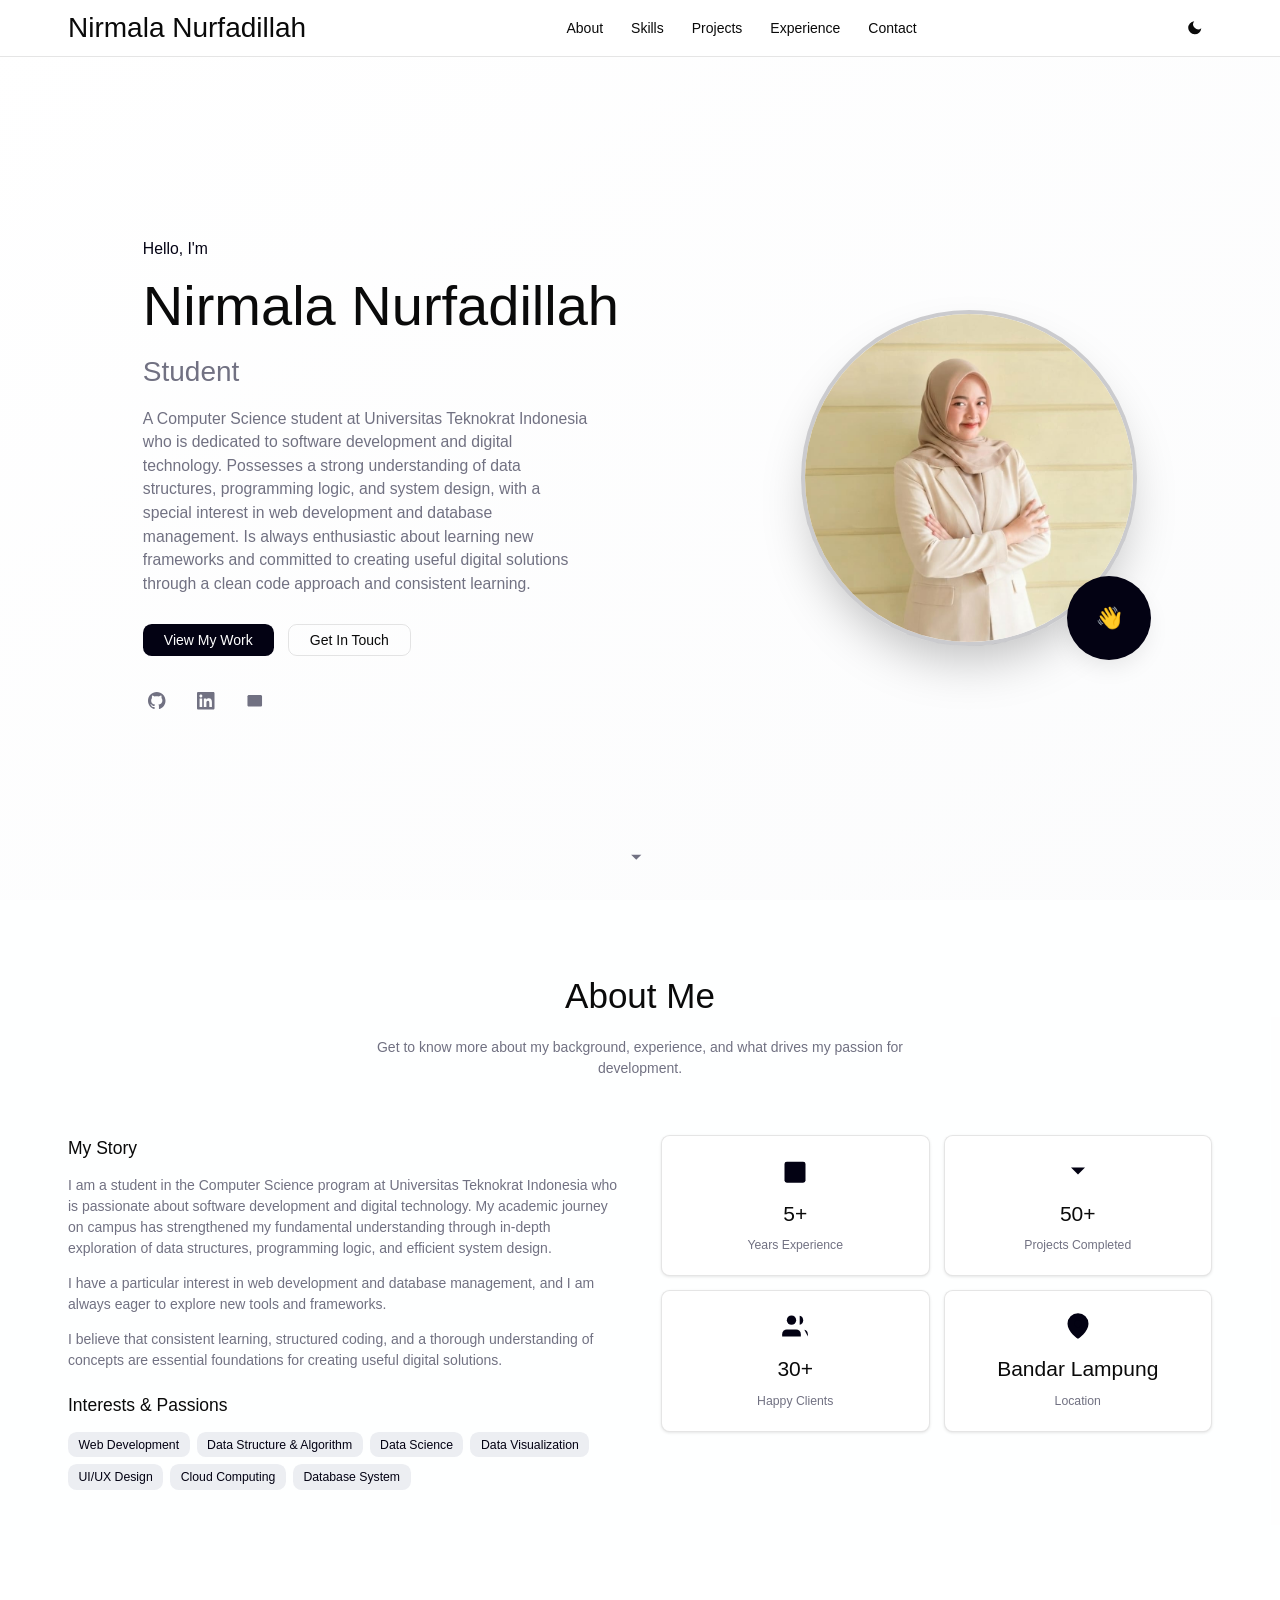
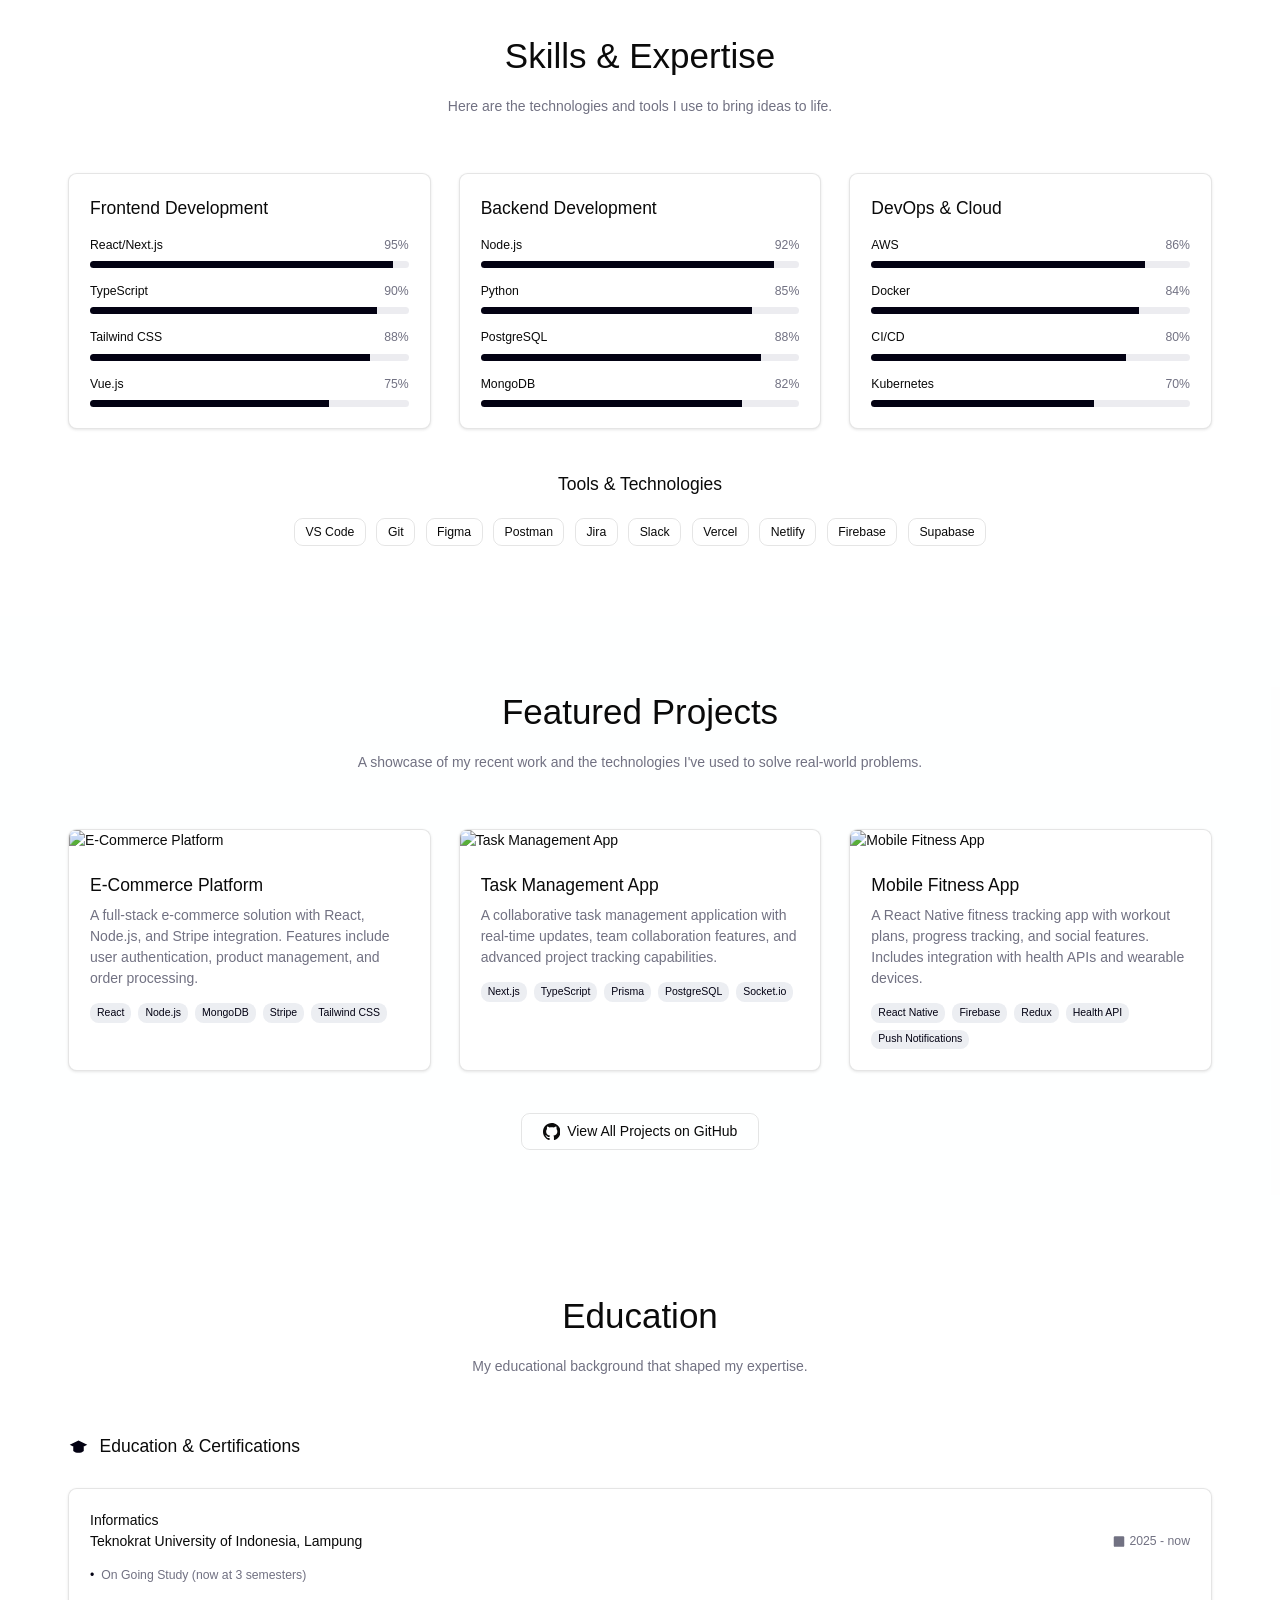
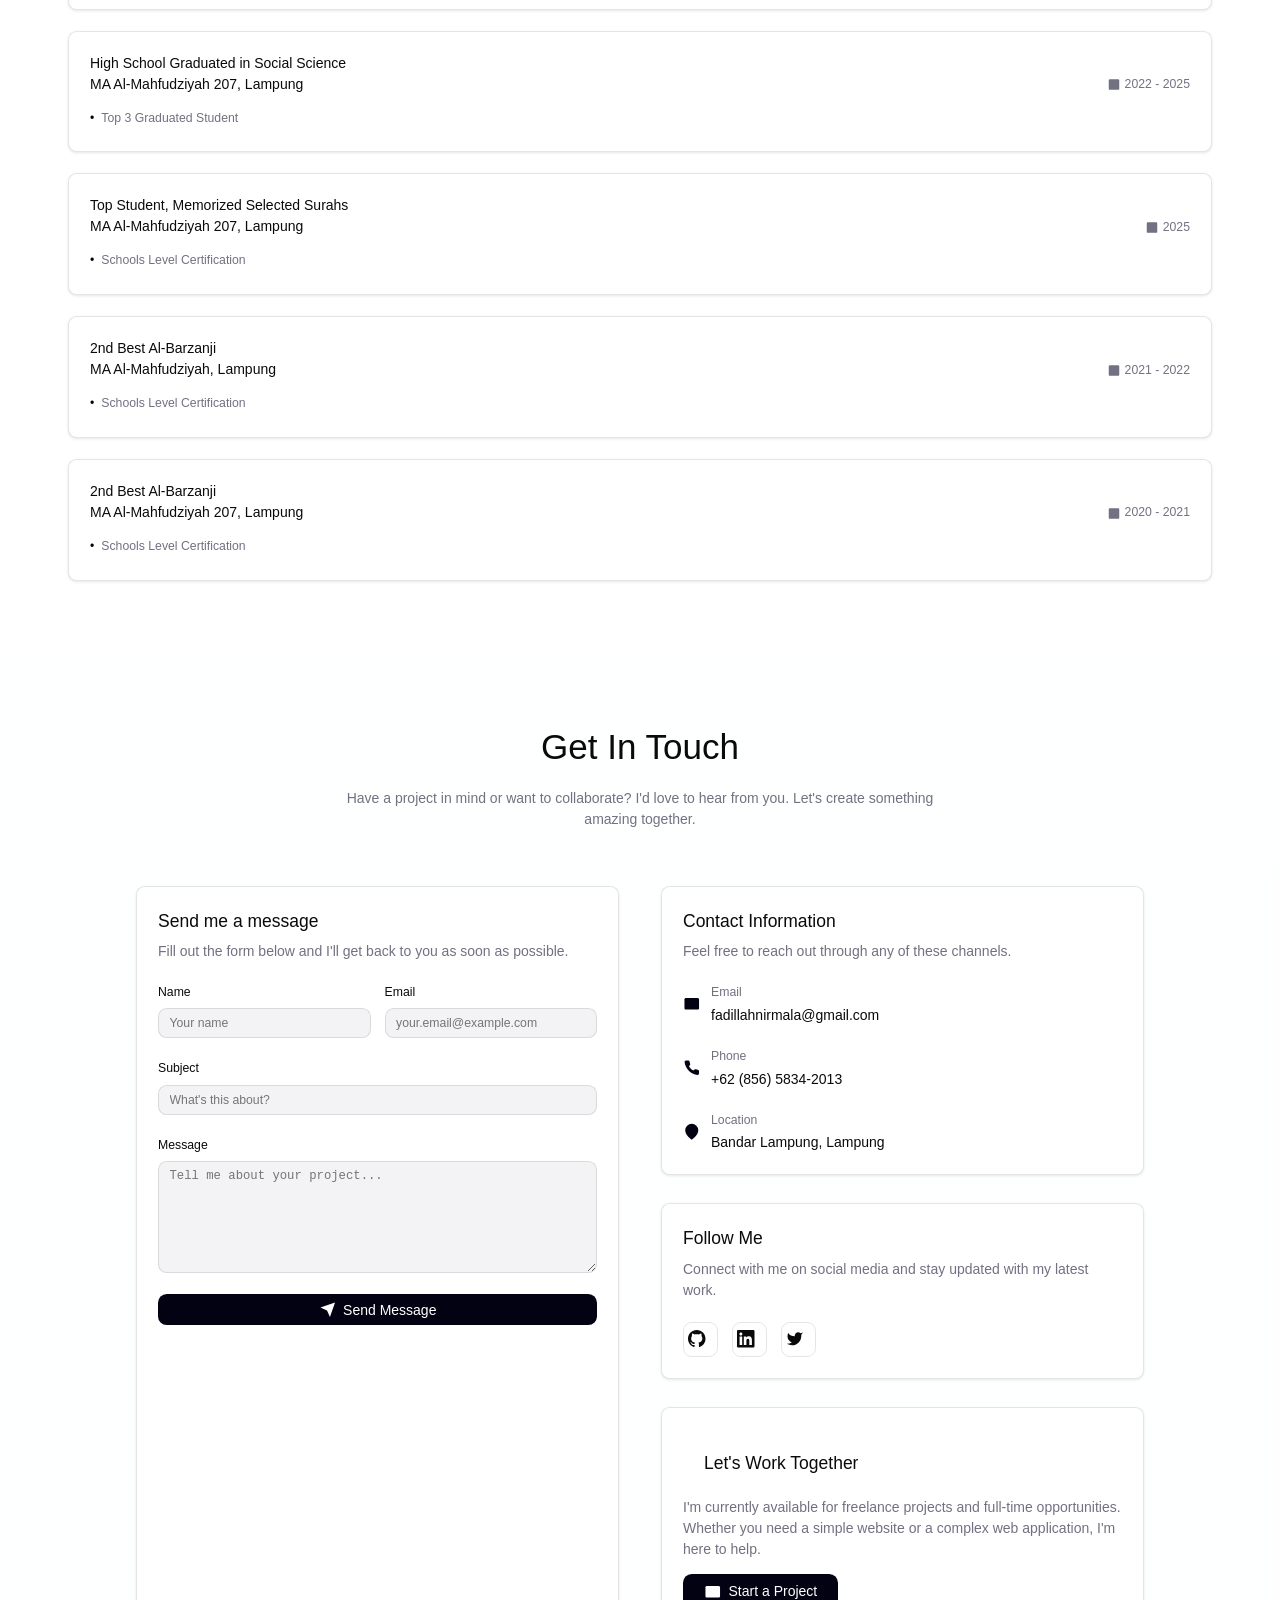
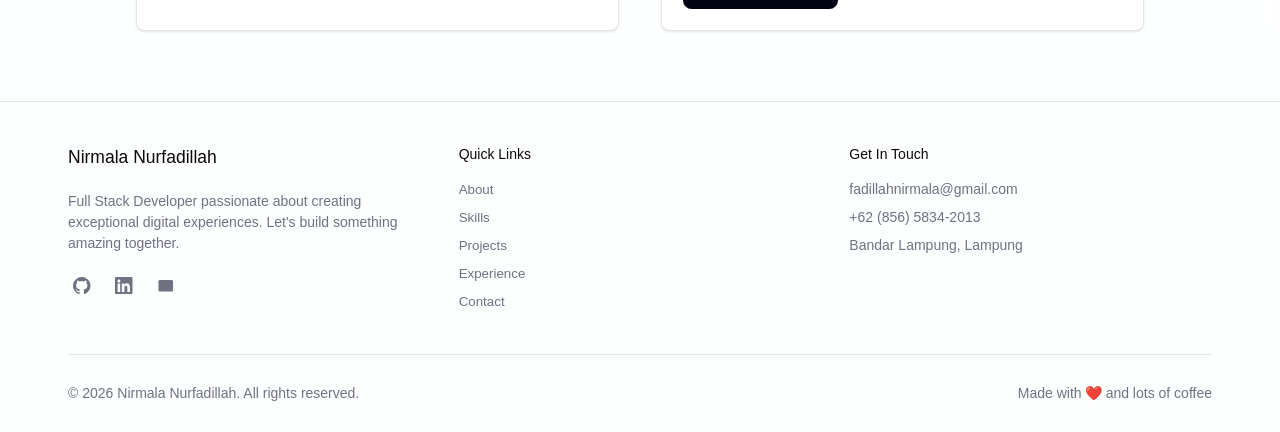
==== commit a7a68cd3: "Add files via upload" ====
--- a/index.html
+++ b/index.html
@@ -78,13 +78,14 @@
                         <div class="hero-intro">
                             <p class="greeting">Hello, I'm</p>
                             <h1 class="name">Nirmala Nurfadillah</h1>
-                            <h2 class="title">Data Analyst</h2>
+                            <h2 class="title">Student</h2>
                             <p class="description">
-                                A dedicated Data Analyst committed to transforming raw data into actionable 
-                                strategic insights. Skilled in exploratory data analysis, statistical modeling, 
-                                and data visualization to support data-driven decision making. Experienced in 
-                                identifying trends, optimizing business processes, and communicating technical 
-                                recommendations in a way that stakeholders can easily understand.
+                                A Computer Science student at Universitas Teknokrat Indonesia who is 
+                                dedicated to software development and digital technology. Possesses a 
+                                strong understanding of data structures, programming logic, and system 
+                                design, with a special interest in web development and database management. 
+                                Is always enthusiastic about learning new frameworks and committed to creating 
+                                useful digital solutions through a clean code approach and consistent learning.
                             </p>
                         </div>
 
@@ -156,18 +157,18 @@
                             <h3>My Story</h3>
                             <div class="story-text">
                                 <p>
-                                    I'm a passionate full-stack developer with over 5 years of experience creating 
-                                    digital solutions that make a difference. My journey began with a Computer Science 
-                                    degree and has evolved through working with startups and established companies.
+                                    I am a student in the Computer Science program at Universitas Teknokrat Indonesia
+                                    who is passionate about software development and digital technology. My academic journey 
+                                    on campus has strengthened my fundamental understanding through in-depth exploration of
+                                    data structures, programming logic, and efficient system design.
                                 </p>
                                 <p>
-                                    I specialize in React, Node.js, and cloud technologies, but I'm always eager to 
-                                    learn new tools and frameworks. I believe in writing clean, maintainable code 
-                                    and creating user experiences that delight and inspire.
+                                    I have a particular interest in web development and database management, and I am always
+                                    eager to explore new tools and frameworks.
                                 </p>
                                 <p>
-                                    When I'm not coding, you'll find me exploring new hiking trails, contributing to 
-                                    open source projects, or experimenting with the latest tech trends.
+                                    I believe that consistent learning, structured coding, and a thorough understanding
+                                    of concepts are essential foundations for creating useful digital solutions.
                                 </p>
                             </div>
                         </div>
@@ -175,14 +176,13 @@
                         <div class="interests-section">
                             <h3>Interests & Passions</h3>
                             <div class="interests-tags">
-                                <span class="tag">Machine Learning</span>
-                                <span class="tag">Open Source</span>
+                                <span class="tag">Web Development</span>
+                                <span class="tag">Data Structure & Algorithm</span>
+                                <span class="tag">Data Science</span>
+                                <span class="tag">Data Visualization</span>
                                 <span class="tag">UI/UX Design</span>
-                                <span class="tag">Mobile Development</span>
                                 <span class="tag">Cloud Computing</span>
-                                <span class="tag">DevOps</span>
-                                <span class="tag">Blockchain</span>
-                                <span class="tag">Data Visualization</span>
+                                <span class="tag">Database System</span>
                             </div>
                         </div>
                     </div>
@@ -220,7 +220,7 @@
                                 <path d="M21 10c0 7-9 13-9 13s-9-6-9-13a9 9 0 0 1 18 0z"/>
                                 <circle cx="12" cy="10" r="3"/>
                             </svg>
-                            <p class="stat-value">Bandung</p>
+                            <p class="stat-value">Bandar Lampung</p>
                             <p class="stat-label">Location</p>
                         </div>
                     </div>
@@ -508,139 +508,13 @@
             </div>
         </section>
 
-        <!-- Experience Section -->
+        <!-- Education Section -->
         <section id="experience" class="experience-section">
             <div class="container">
                 <div class="section-header">
-                    <h2>Experience & Education</h2>
-                    <p>My professional journey and educational background that shaped my expertise.</p>
-                </div>
-
-                <div class="experience-grid">
-                    <div class="experience-column">
-                        <div class="column-header">
-                            <svg class="section-icon" fill="currentColor" viewBox="0 0 24 24">
-                                <rect x="2" y="3" width="20" height="14" rx="2" ry="2"/>
-                                <line x1="8" y1="21" x2="16" y2="21"/>
-                                <line x1="12" y1="17" x2="12" y2="21"/>
-                            </svg>
-                            <h3>Work Experience</h3>
-                        </div>
-
-                        <div class="experience-timeline">
-                            <div class="experience-item">
-                                <div class="experience-header">
-                                    <h4>Senior Data Analyst</h4>
-                                    <div class="experience-date">
-                                        <svg class="date-icon" fill="currentColor" viewBox="0 0 24 24">
-                                            <rect x="3" y="4" width="18" height="18" rx="2" ry="2"/>
-                                            <line x1="16" y1="2" x2="16" y2="6"/>
-                                            <line x1="8" y1="2" x2="8" y2="6"/>
-                                            <line x1="3" y1="10" x2="21" y2="10"/>
-                                        </svg>
-                                        2022 - Present
-                                    </div>
-                                </div>
-                                <div class="company-info">
-                                    <svg class="location-icon" fill="currentColor" viewBox="0 0 24 24">
-                                        <path d="M21 10c0 7-9 13-9 13s-9-6-9-13a9 9 0 0 1 18 0z"/>
-                                        <circle cx="12" cy="10" r="3"/>
-                                    </svg>
-                                    TechCorp Inc. • San Francisco, CA
-                                </div>
-                                <p class="job-description">Lead development of scalable web applications serving 1M+ users. Mentor junior developers and drive technical architecture decisions.</p>
-                                <div class="achievements">
-                                    <h5>Key Achievements:</h5>
-                                    <ul>
-                                        <li>Improved application performance by 40%</li>
-                                        <li>Led team of 6 developers</li>
-                                        <li>Implemented CI/CD pipeline reducing deployment time by 60%</li>
-                                    </ul>
-                                </div>
-                                <div class="experience-tags">
-                                    <span class="exp-tag">React</span>
-                                    <span class="exp-tag">Node.js</span>
-                                    <span class="exp-tag">AWS</span>
-                                    <span class="exp-tag">PostgreSQL</span>
-                                    <span class="exp-tag">Docker</span>
-                                </div>
-                            </div>
-
-                            <div class="experience-item">
-                                <div class="experience-header">
-                                    <h4>Data Analyst</h4>
-                                    <div class="experience-date">
-                                        <svg class="date-icon" fill="currentColor" viewBox="0 0 24 24">
-                                            <rect x="3" y="4" width="18" height="18" rx="2" ry="2"/>
-                                            <line x1="16" y1="2" x2="16" y2="6"/>
-                                            <line x1="8" y1="2" x2="8" y2="6"/>
-                                            <line x1="3" y1="10" x2="21" y2="10"/>
-                                        </svg>
-                                        2020 - 2022
-                                    </div>
-                                </div>
-                                <div class="company-info">
-                                    <svg class="location-icon" fill="currentColor" viewBox="0 0 24 24">
-                                        <path d="M21 10c0 7-9 13-9 13s-9-6-9-13a9 9 0 0 1 18 0z"/>
-                                        <circle cx="12" cy="10" r="3"/>
-                                    </svg>
-                                    StartupXYZ • Remote
-                                </div>
-                                <p class="job-description">Developed customer-facing applications and internal tools. Worked closely with product team to implement new features and improve user experience.</p>
-                                <div class="achievements">
-                                    <h5>Key Achievements:</h5>
-                                    <ul>
-                                        <li>Built 3 major product features from scratch</li>
-                                        <li>Reduced API response time by 50%</li>
-                                        <li>Implemented automated testing suite</li>
-                                    </ul>
-                                </div>
-                                <div class="experience-tags">
-                                    <span class="exp-tag">Vue.js</span>
-                                    <span class="exp-tag">Python</span>
-                                    <span class="exp-tag">MongoDB</span>
-                                    <span class="exp-tag">Firebase</span>
-                                </div>
-                            </div>
-
-                            <div class="experience-item">
-                                <div class="experience-header">
-                                    <h4>Frontend Developer</h4>
-                                    <div class="experience-date">
-                                        <svg class="date-icon" fill="currentColor" viewBox="0 0 24 24">
-                                            <rect x="3" y="4" width="18" height="18" rx="2" ry="2"/>
-                                            <line x1="16" y1="2" x2="16" y2="6"/>
-                                            <line x1="8" y1="2" x2="8" y2="6"/>
-                                            <line x1="3" y1="10" x2="21" y2="10"/>
-                                        </svg>
-                                        2019 - 2020
-                                    </div>
-                                </div>
-                                <div class="company-info">
-                                    <svg class="location-icon" fill="currentColor" viewBox="0 0 24 24">
-                                        <path d="M21 10c0 7-9 13-9 13s-9-6-9-13a9 9 0 0 1 18 0z"/>
-                                        <circle cx="12" cy="10" r="3"/>
-                                    </svg>
-                                    Digital Agency • Los Angeles, CA
-                                </div>
-                                <p class="job-description">Created responsive websites and web applications for various clients. Collaborated with designers to implement pixel-perfect interfaces.</p>
-                                <div class="achievements">
-                                    <h5>Key Achievements:</h5>
-                                    <ul>
-                                        <li>Delivered 15+ client projects</li>
-                                        <li>Improved website loading speed by 35%</li>
-                                        <li>Established component library for team</li>
-                                    </ul>
-                                </div>
-                                <div class="experience-tags">
-                                    <span class="exp-tag">JavaScript</span>
-                                    <span class="exp-tag">SCSS</span>
-                                    <span class="exp-tag">WordPress</span>
-                                    <span class="exp-tag">jQuery</span>
-                                </div>
-                            </div>
-                        </div>
-                    </div>
+                    <h2>Education</h2>
+                    <p>My educational background that shaped my expertise.</p>
+                </div>
 
                     <div class="education-column">
                         <div class="column-header">
@@ -653,9 +527,9 @@
 
                         <div class="education-timeline">
                             <div class="education-item">
-                                <h4>Bachelor of Science in Computer Science</h4>
+                                <h4>Informatics</h4>
                                 <div class="education-details">
-                                    <span>University of California, Berkeley</span>
+                                    <span>Teknokrat University of Indonesia, Lampung</span>
                                     <span class="education-date">
                                         <svg class="date-icon" fill="currentColor" viewBox="0 0 24 24">
                                             <rect x="3" y="4" width="18" height="18" rx="2" ry="2"/>
@@ -663,20 +537,19 @@
                                             <line x1="8" y1="2" x2="8" y2="6"/>
                                             <line x1="3" y1="10" x2="21" y2="10"/>
                                         </svg>
-                                        2015 - 2019
+                                        2025 - now
                                     </span>
                                 </div>
                                 <ul class="education-achievements">
-                                    <li>Summa Cum Laude</li>
-                                    <li>Dean's List (6 semesters)</li>
-                                    <li>Computer Science Honor Society</li>
+                                    <li>On Going Study (now at 3 semesters)</li>
                                 </ul>
                             </div>
 
+                            <div class="education-timeline">
                             <div class="education-item">
-                                <h4>AWS Certified Solutions Architect</h4>
+                                <h4>High School Graduated in Social Science</h4>
                                 <div class="education-details">
-                                    <span>Amazon Web Services</span>
+                                    <span>MA Al-Mahfudziyah 207, Lampung</span>
                                     <span class="education-date">
                                         <svg class="date-icon" fill="currentColor" viewBox="0 0 24 24">
                                             <rect x="3" y="4" width="18" height="18" rx="2" ry="2"/>
@@ -684,11 +557,68 @@
                                             <line x1="8" y1="2" x2="8" y2="6"/>
                                             <line x1="3" y1="10" x2="21" y2="10"/>
                                         </svg>
-                                        2021
+                                        2022 - 2025
                                     </span>
                                 </div>
                                 <ul class="education-achievements">
-                                    <li>Professional Level Certification</li>
+                                    <li>Top 3 Graduated Student</li>
+                                </ul>
+                            </div>
+
+                            <div class="education-item">
+                                <h4>Top Student, Memorized Selected Surahs</h4>
+                                <div class="education-details">
+                                    <span>MA Al-Mahfudziyah 207, Lampung</span>
+                                    <span class="education-date">
+                                        <svg class="date-icon" fill="currentColor" viewBox="0 0 24 24">
+                                            <rect x="3" y="4" width="18" height="18" rx="2" ry="2"/>
+                                            <line x1="16" y1="2" x2="16" y2="6"/>
+                                            <line x1="8" y1="2" x2="8" y2="6"/>
+                                            <line x1="3" y1="10" x2="21" y2="10"/>
+                                        </svg>
+                                        2025
+                                    </span>
+                                </div>
+                                <ul class="education-achievements">
+                                    <li>Schools Level Certification</li>
+                                </ul>
+                            </div>
+
+                            <div class="education-item">
+                                <h4>2nd Best Al-Barzanji</h4>
+                                <div class="education-details">
+                                    <span>MA Al-Mahfudziyah, Lampung</span>
+                                    <span class="education-date">
+                                        <svg class="date-icon" fill="currentColor" viewBox="0 0 24 24">
+                                            <rect x="3" y="4" width="18" height="18" rx="2" ry="2"/>
+                                            <line x1="16" y1="2" x2="16" y2="6"/>
+                                            <line x1="8" y1="2" x2="8" y2="6"/>
+                                            <line x1="3" y1="10" x2="21" y2="10"/>
+                                        </svg>
+                                        2021 - 2022
+                                    </span>
+                                </div>
+                                <ul class="education-achievements">
+                                    <li>Schools Level Certification</li>
+                                </ul>
+                            </div>
+
+                            <div class="education-item">
+                                <h4>2nd Best Al-Barzanji</h4>
+                                <div class="education-details">
+                                    <span>MA Al-Mahfudziyah 207, Lampung</span>
+                                    <span class="education-date">
+                                        <svg class="date-icon" fill="currentColor" viewBox="0 0 24 24">
+                                            <rect x="3" y="4" width="18" height="18" rx="2" ry="2"/>
+                                            <line x1="16" y1="2" x2="16" y2="6"/>
+                                            <line x1="8" y1="2" x2="8" y2="6"/>
+                                            <line x1="3" y1="10" x2="21" y2="10"/>
+                                        </svg>
+                                        2020 - 2021
+                                    </span>
+                                </div>
+                                <ul class="education-achievements">
+                                    <li>Schools Level Certification</li>
                                 </ul>
                             </div>
                         </div>
@@ -763,7 +693,7 @@
                                     </svg>
                                     <div>
                                         <p class="contact-label">Phone</p>
-                                        <a href="tel:+628980018816">+62 (898) 0018-816</a>
+                                        <a href="tel:+6285658342013">+62 (856) 5834-2013</a>
                                     </div>
                                 </div>
                                 <div class="contact-method">
@@ -773,7 +703,7 @@
                                     </svg>
                                     <div>
                                         <p class="contact-label">Location</p>
-                                        <p>Bandung, Jawa Barat</p>
+                                        <p>Bandar Lampung, Lampung</p>
                                     </div>
                                 </div>
                             </div>
@@ -864,8 +794,8 @@
                     <h4>Get In Touch</h4>
                     <div class="footer-contact-info">
                         <p><a href="mailto:fadillahnirmala@gmail.com">fadillahnirmala@gmail.com</a></p>
-                        <p><a href="tel:+628980018816">+62 (856) 5834-2013</a></p>
-                        <p>Bandung, Jawa Barat</p>
+                        <p><a href="tel:+6285658342013">+62 (856) 5834-2013</a></p>
+                        <p>Bandar Lampung, Lampung</p>
                     </div>
                 </div>
             </div>
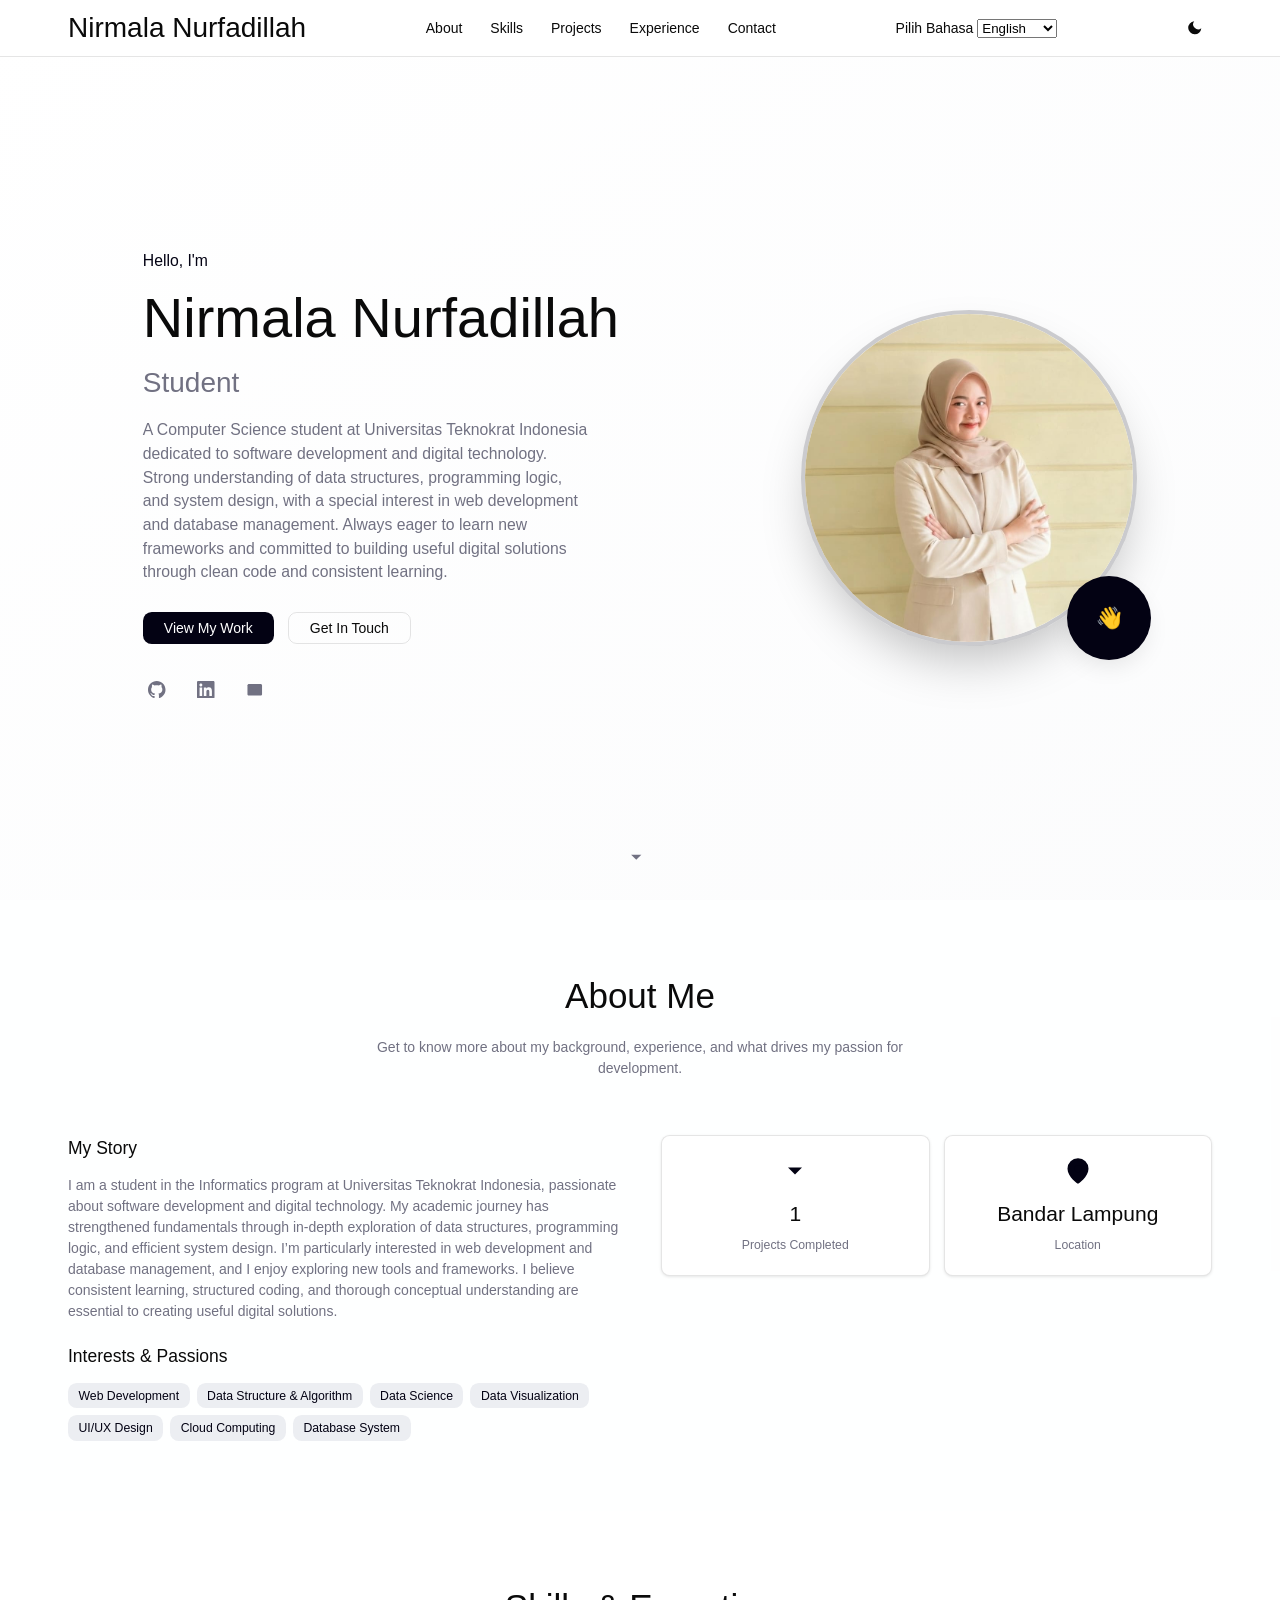
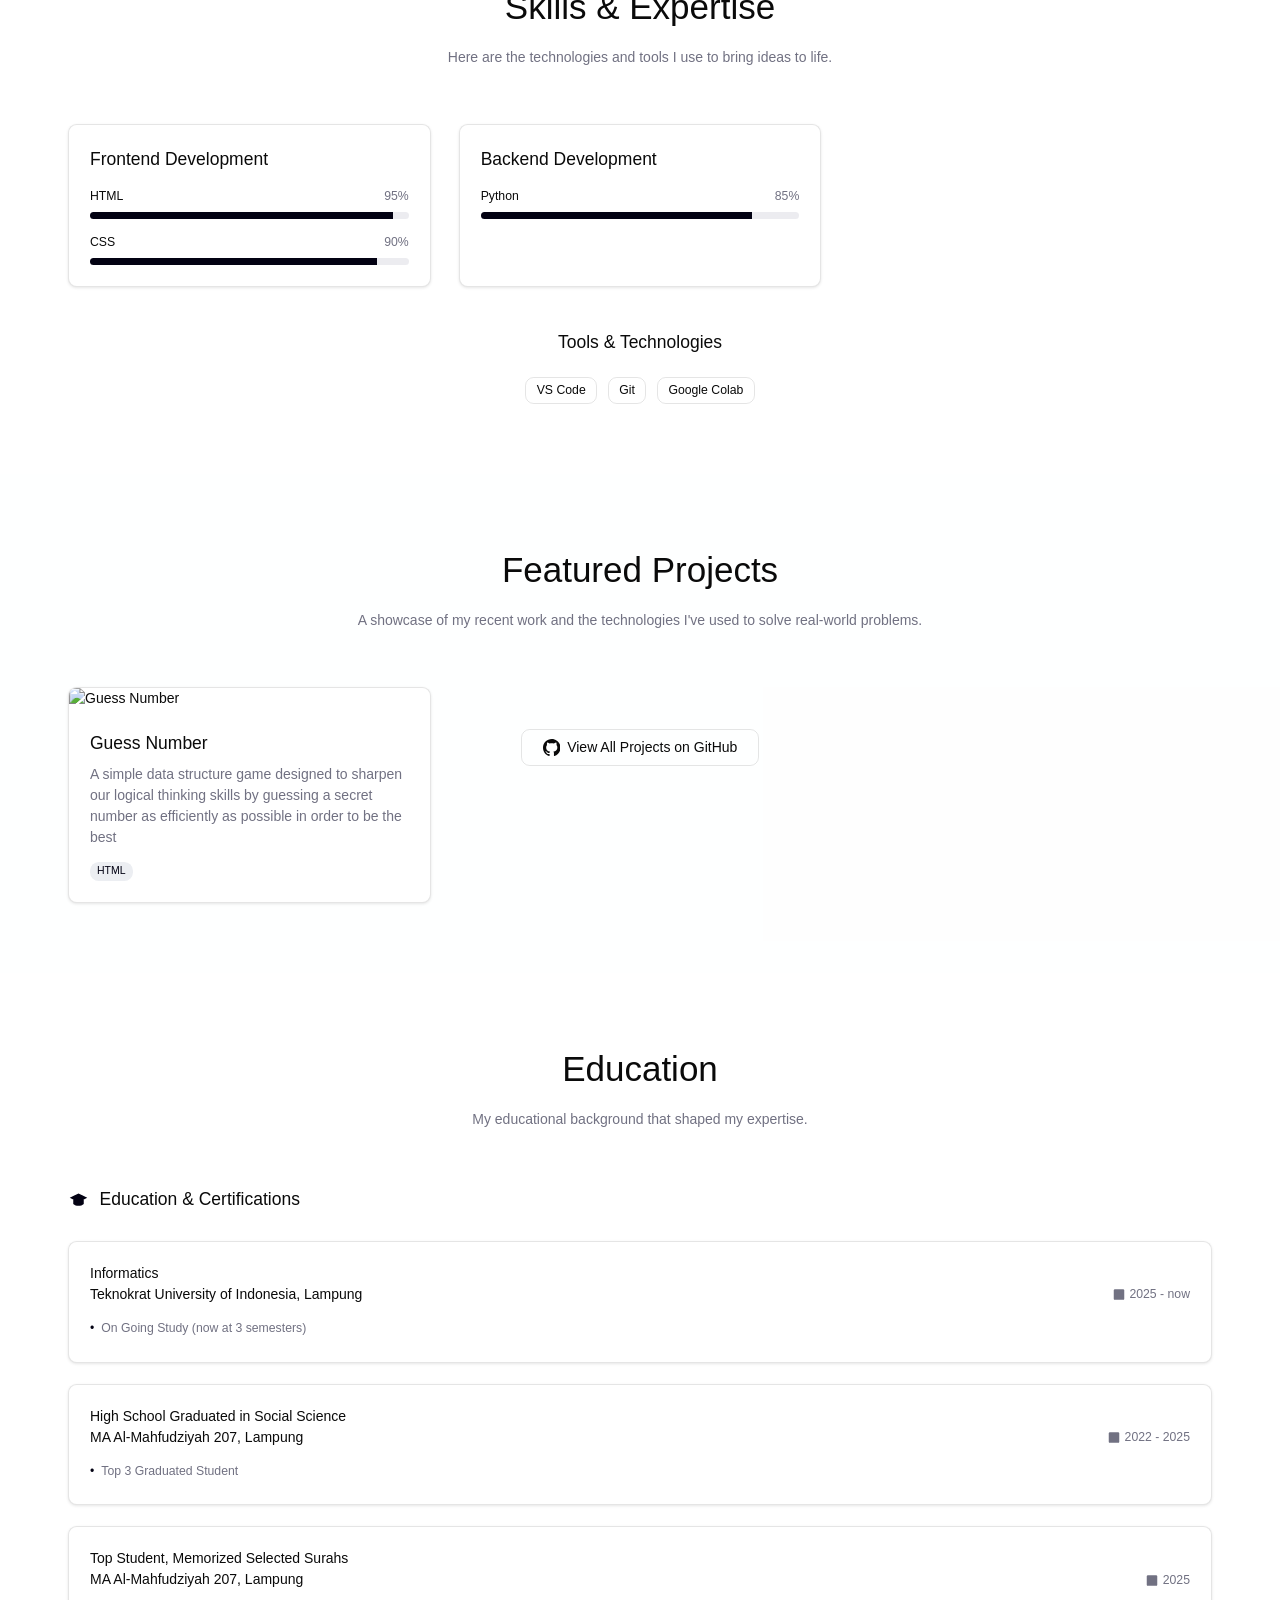
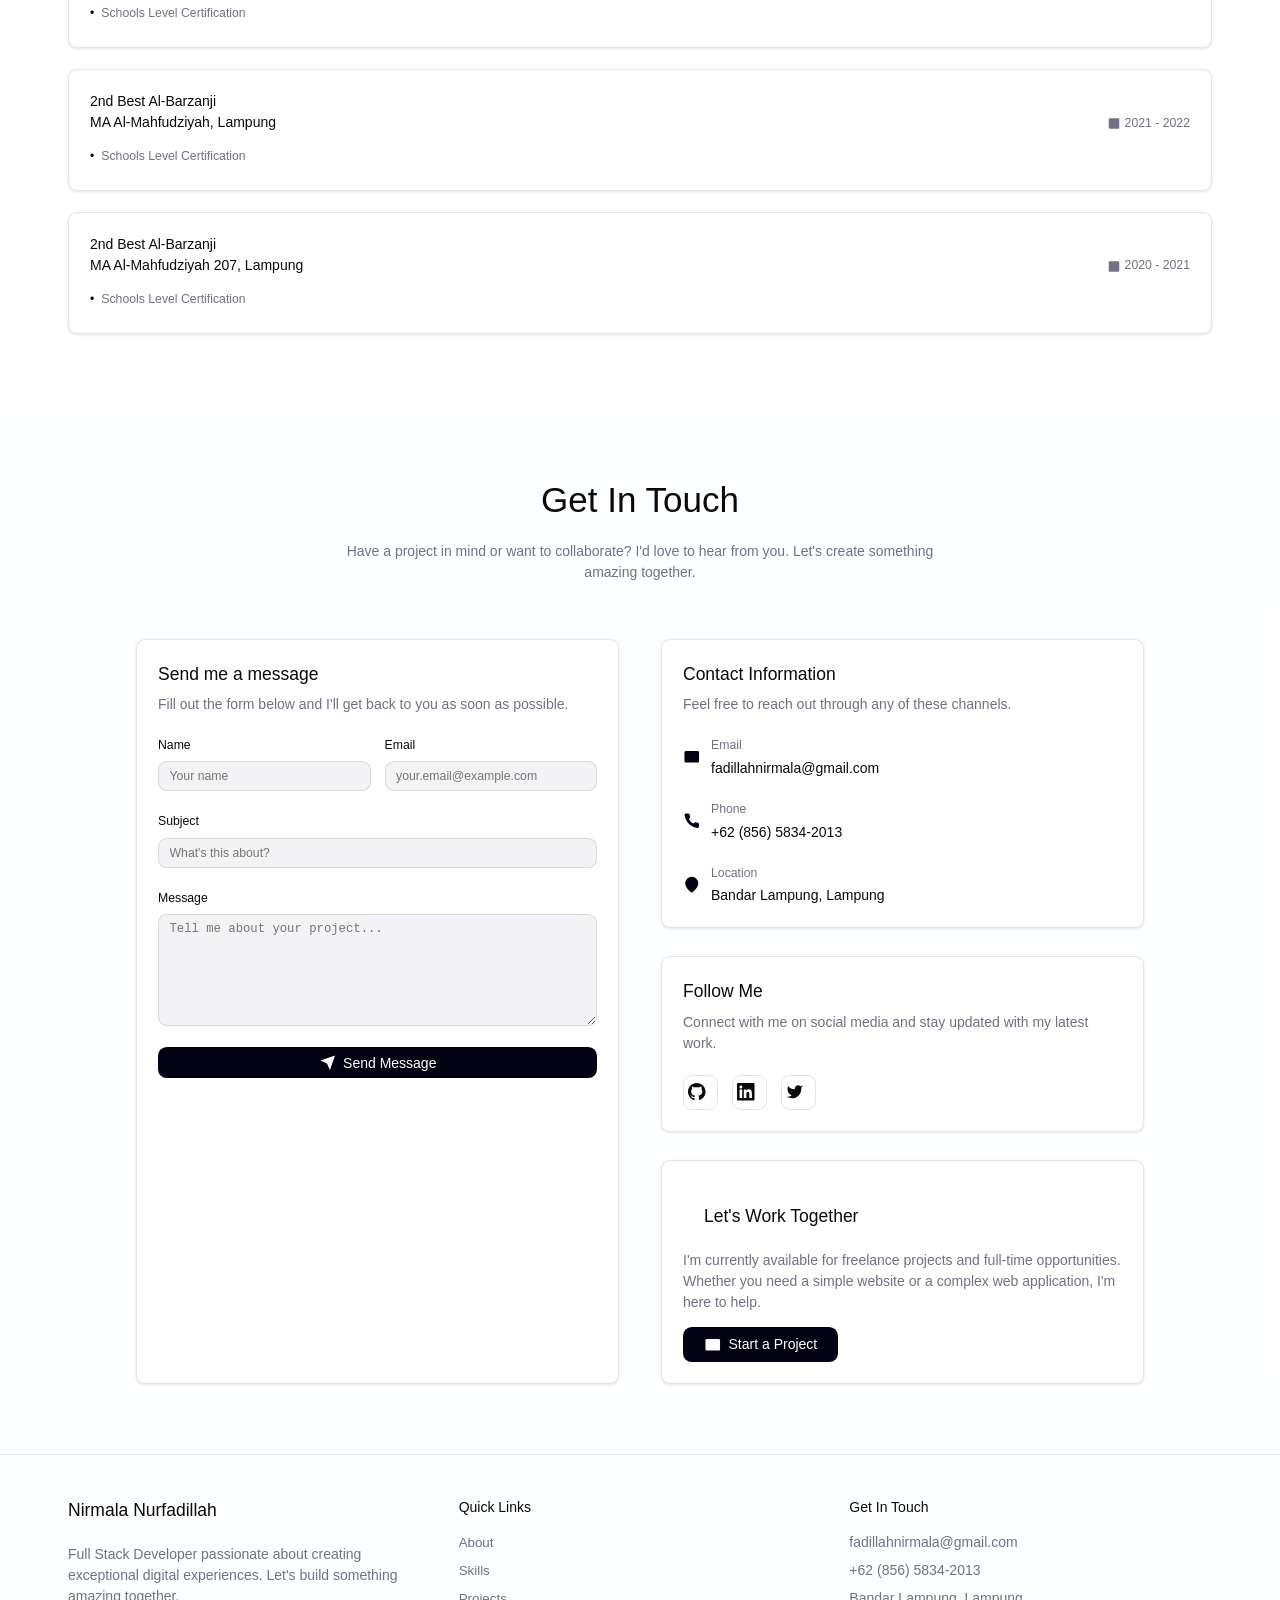
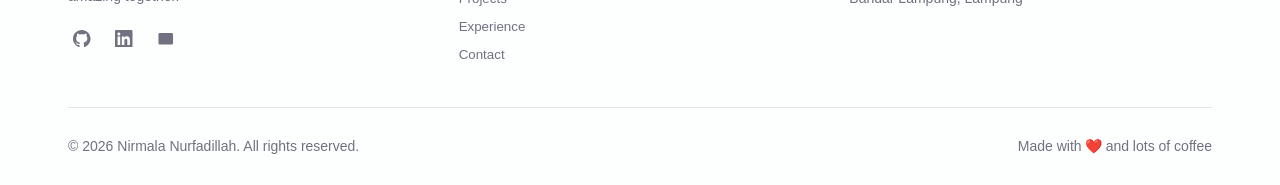
==== commit 2e743437: "Add files via upload" ====
--- a/index.html
+++ b/index.html
@@ -12,7 +12,7 @@
         <div class="container">
             <div class="header-content">
                 <div class="logo" onclick="scrollToSection('hero')">
-                    <h1>Nirmala Nurfadillah</h1>
+                    <h1 data-i18n="hero.name">Nirmala Nurfadillah</h1>
                 </div>
 
                 <!-- Desktop Navigation -->
@@ -22,6 +22,14 @@
                     <button onclick="scrollToSection('projects')">Projects</button>
                     <button onclick="scrollToSection('experience')">Experience</button>
                     <button onclick="scrollToSection('contact')">Contact</button>
+                </nav>
+
+                <nav class="lang-switcher">
+                    <label for="lang" class="visually-hidden">Pilih Bahasa</label>
+                    <select id="lang" aria-label="Pilih Bahasa">
+                        <option value="id">Indonesia</option>
+                        <option value="en">English</option>
+                    </select>
                 </nav>
 
                 <div class="header-actions">
@@ -78,8 +86,8 @@
                         <div class="hero-intro">
                             <p class="greeting">Hello, I'm</p>
                             <h1 class="name">Nirmala Nurfadillah</h1>
-                            <h2 class="title">Student</h2>
-                            <p class="description">
+                            <h2 class="title" data-i18n="hero.role">Student</h2>
+                            <p class="description" data-i18n="hero.summary">
                                 A Computer Science student at Universitas Teknokrat Indonesia who is 
                                 dedicated to software development and digital technology. Possesses a 
                                 strong understanding of data structures, programming logic, and system 
@@ -90,10 +98,10 @@
                         </div>
 
                         <div class="hero-buttons">
-                            <button class="btn btn-primary" onclick="scrollToSection('projects')">
+                            <button class="btn btn-primary" onclick="scrollToSection('projects')" data-i18n="cta.viewWork">
                                 View My Work
                             </button>
-                            <button class="btn btn-outline" onclick="scrollToSection('contact')">
+                            <button class="btn btn-outline" onclick="scrollToSection('contact')" data-i18n="cta.contact">
                                 Get In Touch
                             </button>
                         </div>
@@ -147,26 +155,24 @@
         <section id="about" class="about-section">
             <div class="container">
                 <div class="section-header">
-                    <h2>About Me</h2>
+                    <h2 data-i18n="about.title">About Me</h2>
                     <p>Get to know more about my background, experience, and what drives my passion for development.</p>
                 </div>
 
                 <div class="about-grid">
                     <div class="about-content">
                         <div class="about-story">
-                            <h3>My Story</h3>
+                            <h3 data-i18n="about.storyTitle">My Story</h3>
                             <div class="story-text">
-                                <p>
+                                <p data-i18n="about.storyBody">
                                     I am a student in the Computer Science program at Universitas Teknokrat Indonesia
                                     who is passionate about software development and digital technology. My academic journey 
                                     on campus has strengthened my fundamental understanding through in-depth exploration of
-                                    data structures, programming logic, and efficient system design.
-                                </p>
-                                <p>
+                                    data structures, programming logic, and efficient system design.<br>
+
                                     I have a particular interest in web development and database management, and I am always
-                                    eager to explore new tools and frameworks.
-                                </p>
-                                <p>
+                                    eager to explore new tools and frameworks.<br>
+
                                     I believe that consistent learning, structured coding, and a thorough understanding
                                     of concepts are essential foundations for creating useful digital solutions.
                                 </p>
@@ -190,30 +196,10 @@
                     <div class="stats-grid">
                         <div class="stat-card">
                             <svg class="stat-icon" fill="currentColor" viewBox="0 0 24 24">
-                                <rect x="3" y="4" width="18" height="18" rx="2" ry="2"/>
-                                <line x1="16" y1="2" x2="16" y2="6"/>
-                                <line x1="8" y1="2" x2="8" y2="6"/>
-                                <line x1="3" y1="10" x2="21" y2="10"/>
-                            </svg>
-                            <p class="stat-value">5+</p>
-                            <p class="stat-label">Years Experience</p>
-                        </div>
-                        <div class="stat-card">
-                            <svg class="stat-icon" fill="currentColor" viewBox="0 0 24 24">
                                 <path d="M6 9l6 6 6-6"/>
                             </svg>
-                            <p class="stat-value">50+</p>
+                            <p class="stat-value">1</p>
                             <p class="stat-label">Projects Completed</p>
-                        </div>
-                        <div class="stat-card">
-                            <svg class="stat-icon" fill="currentColor" viewBox="0 0 24 24">
-                                <path d="M17 21v-2a4 4 0 0 0-4-4H5a4 4 0 0 0-4 4v2"/>
-                                <circle cx="9" cy="7" r="4"/>
-                                <path d="M23 21v-2a4 4 0 0 0-3-3.87"/>
-                                <path d="M16 3.13a4 4 0 0 1 0 7.75"/>
-                            </svg>
-                            <p class="stat-value">30+</p>
-                            <p class="stat-label">Happy Clients</p>
                         </div>
                         <div class="stat-card">
                             <svg class="stat-icon" fill="currentColor" viewBox="0 0 24 24">
@@ -243,7 +229,7 @@
                             <div class="skills-list">
                                 <div class="skill-item">
                                     <div class="skill-header">
-                                        <span>React/Next.js</span>
+                                        <span>HTML</span>
                                         <span>95%</span>
                                     </div>
                                     <div class="progress-bar">
@@ -252,31 +238,13 @@
                                 </div>
                                 <div class="skill-item">
                                     <div class="skill-header">
-                                        <span>TypeScript</span>
+                                        <span>CSS</span>
                                         <span>90%</span>
                                     </div>
                                     <div class="progress-bar">
                                         <div class="progress-fill" style="width: 90%"></div>
                                     </div>
                                 </div>
-                                <div class="skill-item">
-                                    <div class="skill-header">
-                                        <span>Tailwind CSS</span>
-                                        <span>88%</span>
-                                    </div>
-                                    <div class="progress-bar">
-                                        <div class="progress-fill" style="width: 88%"></div>
-                                    </div>
-                                </div>
-                                <div class="skill-item">
-                                    <div class="skill-header">
-                                        <span>Vue.js</span>
-                                        <span>75%</span>
-                                    </div>
-                                    <div class="progress-bar">
-                                        <div class="progress-fill" style="width: 75%"></div>
-                                    </div>
-                                </div>
                             </div>
                         </div>
                     </div>
@@ -285,15 +253,6 @@
                         <div class="skill-card">
                             <h3>Backend Development</h3>
                             <div class="skills-list">
-                                <div class="skill-item">
-                                    <div class="skill-header">
-                                        <span>Node.js</span>
-                                        <span>92%</span>
-                                    </div>
-                                    <div class="progress-bar">
-                                        <div class="progress-fill" style="width: 92%"></div>
-                                    </div>
-                                </div>
                                 <div class="skill-item">
                                     <div class="skill-header">
                                         <span>Python</span>
@@ -303,68 +262,6 @@
                                         <div class="progress-fill" style="width: 85%"></div>
                                     </div>
                                 </div>
-                                <div class="skill-item">
-                                    <div class="skill-header">
-                                        <span>PostgreSQL</span>
-                                        <span>88%</span>
-                                    </div>
-                                    <div class="progress-bar">
-                                        <div class="progress-fill" style="width: 88%"></div>
-                                    </div>
-                                </div>
-                                <div class="skill-item">
-                                    <div class="skill-header">
-                                        <span>MongoDB</span>
-                                        <span>82%</span>
-                                    </div>
-                                    <div class="progress-bar">
-                                        <div class="progress-fill" style="width: 82%"></div>
-                                    </div>
-                                </div>
-                            </div>
-                        </div>
-                    </div>
-
-                    <div class="skill-category">
-                        <div class="skill-card">
-                            <h3>DevOps & Cloud</h3>
-                            <div class="skills-list">
-                                <div class="skill-item">
-                                    <div class="skill-header">
-                                        <span>AWS</span>
-                                        <span>86%</span>
-                                    </div>
-                                    <div class="progress-bar">
-                                        <div class="progress-fill" style="width: 86%"></div>
-                                    </div>
-                                </div>
-                                <div class="skill-item">
-                                    <div class="skill-header">
-                                        <span>Docker</span>
-                                        <span>84%</span>
-                                    </div>
-                                    <div class="progress-bar">
-                                        <div class="progress-fill" style="width: 84%"></div>
-                                    </div>
-                                </div>
-                                <div class="skill-item">
-                                    <div class="skill-header">
-                                        <span>CI/CD</span>
-                                        <span>80%</span>
-                                    </div>
-                                    <div class="progress-bar">
-                                        <div class="progress-fill" style="width: 80%"></div>
-                                    </div>
-                                </div>
-                                <div class="skill-item">
-                                    <div class="skill-header">
-                                        <span>Kubernetes</span>
-                                        <span>70%</span>
-                                    </div>
-                                    <div class="progress-bar">
-                                        <div class="progress-fill" style="width: 70%"></div>
-                                    </div>
-                                </div>
                             </div>
                         </div>
                     </div>
@@ -375,14 +272,7 @@
                     <div class="tools-tags">
                         <span class="tool-tag">VS Code</span>
                         <span class="tool-tag">Git</span>
-                        <span class="tool-tag">Figma</span>
-                        <span class="tool-tag">Postman</span>
-                        <span class="tool-tag">Jira</span>
-                        <span class="tool-tag">Slack</span>
-                        <span class="tool-tag">Vercel</span>
-                        <span class="tool-tag">Netlify</span>
-                        <span class="tool-tag">Firebase</span>
-                        <span class="tool-tag">Supabase</span>
+                        <span class="tool-tag">Google Colab</span>
                     </div>
                 </div>
             </div>
@@ -399,7 +289,7 @@
                 <div class="projects-grid">
                     <div class="project-card">
                         <div class="project-image">
-                            <img src="https://images.unsplash.com/photo-1658297063569-162817482fb6?crop=entropy&cs=tinysrgb&fit=max&fm=jpg&ixid=M3w3Nzg4Nzd8MHwxfHxlY29tbWVyY2UlMjB3ZWJzaXRlfGVufDF8fHx8MTc1NTQ3ODMxNHww&ixlib=rb-4.1.0&q=80&w=1080" alt="E-Commerce Platform" class="project-img">
+                            <img src="https://images.pexels.com/photos/27219511/pexels-photo-27219511.jpeg" alt="Guess Number" class="project-img">
                             <div class="project-overlay">
                                 <a href="https://example.com" target="_blank" rel="noopener noreferrer" class="btn btn-sm btn-primary">
                                     <svg class="icon-sm" fill="currentColor" viewBox="0 0 24 24">
@@ -418,84 +308,15 @@
                             </div>
                         </div>
                         <div class="project-content">
-                            <h3>E-Commerce Platform</h3>
-                            <p>A full-stack e-commerce solution with React, Node.js, and Stripe integration. Features include user authentication, product management, and order processing.</p>
+                            <h3>Guess Number</h3>
+                            <p>A simple data structure game designed to sharpen our logical thinking 
+                                skills by guessing a secret number as efficiently as possible in order 
+                                to be the best</p>
                             <div class="project-tags">
-                                <span class="tech-tag">React</span>
-                                <span class="tech-tag">Node.js</span>
-                                <span class="tech-tag">MongoDB</span>
-                                <span class="tech-tag">Stripe</span>
-                                <span class="tech-tag">Tailwind CSS</span>
-                            </div>
-                        </div>
-                    </div>
-
-                    <div class="project-card">
-                        <div class="project-image">
-                            <img src="https://images.unsplash.com/photo-1554306274-f23873d9a26c?crop=entropy&cs=tinysrgb&fit=max&fm=jpg&ixid=M3w3Nzg4Nzd8MHwxfHNlYXJjaHwxfHx3ZWIlMjBkZXZlbG9wbWVudCUyMHByb2plY3R8ZW58MXx8fHwxNzU1NTgxOTUwfDA&ixlib=rb-4.1.0&q=80&w=1080" alt="Task Management App" class="project-img">
-                            <div class="project-overlay">
-                                <a href="https://example.com" target="_blank" rel="noopener noreferrer" class="btn btn-sm btn-primary">
-                                    <svg class="icon-sm" fill="currentColor" viewBox="0 0 24 24">
-                                        <path d="M18 13v6a2 2 0 0 1-2 2H5a2 2 0 0 1-2-2V8a2 2 0 0 1 2-2h6"/>
-                                        <polyline points="15,3 21,3 21,9"/>
-                                        <line x1="10" y1="14" x2="21" y2="3"/>
-                                    </svg>
-                                    Live Demo
-                                </a>
-                                <a href="https://github.com/fadillahnirmala/" target="_blank" rel="noopener noreferrer" class="btn btn-sm btn-outline">
-                                    <svg class="icon-sm" fill="currentColor" viewBox="0 0 24 24">
-                                        <path d="M12 0c-6.626 0-12 5.373-12 12 0 5.302 3.438 9.8 8.207 11.387.599.111.793-.261.793-.577v-2.234c-3.338.726-4.033-1.416-4.033-1.416-.546-1.387-1.333-1.756-1.333-1.756-1.089-.745.083-.729.083-.729 1.205.084 1.839 1.237 1.839 1.237 1.07 1.834 2.807 1.304 3.492.997.107-.775.418-1.305.762-1.604-2.665-.305-5.467-1.334-5.467-5.931 0-1.311.469-2.381 1.236-3.221-.124-.303-.535-1.524.117-3.176 0 0 1.008-.322 3.301 1.23.957-.266 1.983-.399 3.003-.404 1.02.005 2.047.138 3.006.404 2.291-1.552 3.297-1.23 3.297-1.23.653 1.653.242 2.874.118 3.176.77.84 1.235 1.911 1.235 3.221 0 4.609-2.807 5.624-5.479 5.921.43.372.823 1.102.823 2.222v3.293c0 .319.192.694.801.576 4.765-1.589 8.199-6.086 8.199-11.386 0-6.627-5.373-12-12-12z"/>
-                                    </svg>
-                                    Code
-                                </a>
-                            </div>
-                        </div>
-                        <div class="project-content">
-                            <h3>Task Management App</h3>
-                            <p>A collaborative task management application with real-time updates, team collaboration features, and advanced project tracking capabilities.</p>
-                            <div class="project-tags">
-                                <span class="tech-tag">Next.js</span>
-                                <span class="tech-tag">TypeScript</span>
-                                <span class="tech-tag">Prisma</span>
-                                <span class="tech-tag">PostgreSQL</span>
-                                <span class="tech-tag">Socket.io</span>
-                            </div>
-                        </div>
-                    </div>
-
-                    <div class="project-card">
-                        <div class="project-image">
-                            <img src="https://images.unsplash.com/photo-1597740985671-2a8a3b80502e?crop=entropy&cs=tinysrgb&fit=max&fm=jpg&ixid=M3w3Nzg4Nzd8MHwxfHxtb2JpbGUlMjBhcHAlMjBkZXNpZ258ZW58MXx8fHwxNzU1NTE2ODEzfDA&ixlib=rb-4.1.0&q=80&w=1080" alt="Mobile Fitness App" class="project-img">
-                            <div class="project-overlay">
-                                <a href="https://example.com" target="_blank" rel="noopener noreferrer" class="btn btn-sm btn-primary">
-                                    <svg class="icon-sm" fill="currentColor" viewBox="0 0 24 24">
-                                        <path d="M18 13v6a2 2 0 0 1-2 2H5a2 2 0 0 1-2-2V8a2 2 0 0 1 2-2h6"/>
-                                        <polyline points="15,3 21,3 21,9"/>
-                                        <line x1="10" y1="14" x2="21" y2="3"/>
-                                    </svg>
-                                    Live Demo
-                                </a>
-                                <a href="https://github.com/fadillahnirmala/" target="_blank" rel="noopener noreferrer" class="btn btn-sm btn-outline">
-                                    <svg class="icon-sm" fill="currentColor" viewBox="0 0 24 24">
-                                        <path d="M12 0c-6.626 0-12 5.373-12 12 0 5.302 3.438 9.8 8.207 11.387.599.111.793-.261.793-.577v-2.234c-3.338.726-4.033-1.416-4.033-1.416-.546-1.387-1.333-1.756-1.333-1.756-1.089-.745.083-.729.083-.729 1.205.084 1.839 1.237 1.839 1.237 1.07 1.834 2.807 1.304 3.492.997.107-.775.418-1.305.762-1.604-2.665-.305-5.467-1.334-5.467-5.931 0-1.311.469-2.381 1.236-3.221-.124-.303-.535-1.524.117-3.176 0 0 1.008-.322 3.301 1.23.957-.266 1.983-.399 3.003-.404 1.02.005 2.047.138 3.006.404 2.291-1.552 3.297-1.23 3.297-1.23.653 1.653.242 2.874.118 3.176.77.84 1.235 1.911 1.235 3.221 0 4.609-2.807 5.624-5.479 5.921.43.372.823 1.102.823 2.222v3.293c0 .319.192.694.801.576 4.765-1.589 8.199-6.086 8.199-11.386 0-6.627-5.373-12-12-12z"/>
-                                    </svg>
-                                    Code
-                                </a>
-                            </div>
-                        </div>
-                        <div class="project-content">
-                            <h3>Mobile Fitness App</h3>
-                            <p>A React Native fitness tracking app with workout plans, progress tracking, and social features. Includes integration with health APIs and wearable devices.</p>
-                            <div class="project-tags">
-                                <span class="tech-tag">React Native</span>
-                                <span class="tech-tag">Firebase</span>
-                                <span class="tech-tag">Redux</span>
-                                <span class="tech-tag">Health API</span>
-                                <span class="tech-tag">Push Notifications</span>
-                            </div>
-                        </div>
-                    </div>
-                </div>
+                                <span class="tech-tag">HTML</span>
+                            </div>
+                        </div>
+                    </div>
 
                 <div class="projects-cta">
                     <a href="https://github.com/fadillahnirmala/" target="_blank" rel="noopener noreferrer" class="btn btn-outline">
@@ -892,6 +713,224 @@
                 moonIcon.style.display = 'block';
             }
         });
+
+        // Kamus terjemahan
+        const i18n = {
+            id: {
+            "hero.name": "Nirmala Nurfadillah",
+            "hero.role": "Mahasiswa",
+            "hero.summary": "Mahasiswa Ilmu Komputer di Universitas Teknokrat Indonesia yang berdedikasi pada pengembangan perangkat lunak dan teknologi digital. Memiliki pemahaman yang kuat tentang struktur data, logika pemrograman, dan desain sistem, dengan ketertarikan khusus pada pengembangan web dan manajemen basis data. Selalu antusias mempelajari framework baru dan berkomitmen menciptakan solusi digital bermanfaat melalui clean code dan pembelajaran konsisten.",
+            "cta.viewWork": "Lihat Karya",
+            "cta.contact": "Hubungi Saya",
+
+            "about.title": "Tentang Saya",
+            "about.storyTitle": "Perjalanan Saya",
+            "about.storyBody": "Saya adalah mahasiswa Program Studi Informatika di Universitas Teknokrat Indonesia yang antusias pada pengembangan perangkat lunak dan teknologi digital. Perjalanan akademik saya memperkuat fondasi melalui eksplorasi mendalam struktur data, logika pemrograman, dan perancangan sistem yang efisien. Saya memiliki ketertarikan pada pengembangan web dan manajemen basis data, serta senang mengeksplorasi tools dan framework baru. Saya percaya belajar konsisten, penulisan kode yang terstruktur, dan pemahaman konsep yang menyeluruh adalah dasar untuk menciptakan solusi digital yang bermanfaat.",
+            "about.interestsTitle": "Minat & Ketertarikan",
+            "about.interests.webdev": "Pengembangan Web",
+            "about.interests.dsa": "Struktur Data & Algoritma",
+            "about.interests.ds": "Data Science",
+            "about.interests.viz": "Visualisasi Data",
+            "about.interests.uiux": "Desain UI/UX",
+            "about.interests.cloud": "Komputasi Awan",
+            "about.interests.db": "Sistem Basis Data",
+
+            "skills.title": "Keahlian",
+            "skills.frontend": "Pengembangan Frontend",
+            "skills.html": "HTML",
+            "skills.css": "CSS",
+            "skills.backend": "Pengembangan Backend",
+            "skills.python": "Python",
+            "skills.tools": "Tools & Teknologi",
+            "skills.vscode": "VS Code",
+            "skills.git": "Git",
+            "skills.colab": "Google Colab",
+
+            "projects.title": "Proyek Unggulan",
+            "projects.guessNumber.desc": "Game struktur data sederhana untuk melatih logika dengan menebak angka rahasia seefisien mungkin agar menjadi yang terbaik.",
+            "projects.liveDemo": "Demo",
+            "projects.code": "Kode",
+            "projects.viewAll": "Lihat Semua Proyek di GitHub",
+
+            "education.title": "Pendidikan",
+            "education.sectionTitle": "Pendidikan & Sertifikasi",
+            "education.degree1.title": "Informatika",
+            "education.degree1.school": "Universitas Teknokrat Indonesia, Lampung",
+            "education.degree1.meta": "2025 - sekarang",
+            "education.degree1.note": "Sedang Studi (semester 3)",
+
+            "contact.title": "Kontak",
+            "contact.lead": "Punya proyek atau ingin kolaborasi? Saya senang berdiskusi. Mari ciptakan sesuatu yang keren bersama.",
+            "contact.formTitle": "Kirim Pesan",
+            "contact.form.name": "Nama",
+            "contact.form.email": "Email",
+            "contact.form.subject": "Subjek",
+            "contact.form.message": "Pesan",
+            "contact.form.send": "Kirim",
+
+            "contact.infoTitle": "Informasi Kontak",
+            "contact.info.email": "Email",
+            "contact.info.phone": "Telepon",
+            "contact.info.location": "Lokasi",
+
+            "social.follow": "Ikuti Saya",
+
+            "footer.hireTitle": "Ayo Bekerja Sama",
+            "footer.hireBody": "Saya tersedia untuk proyek freelance dan peluang full-time. Baik website sederhana maupun aplikasi kompleks, saya siap membantu.",
+            "footer.startProject": "Mulai Proyek",
+            "footer.name": "Nirmala Nurfadillah",
+            "footer.tagline": "Full Stack Developer yang antusias membangun pengalaman digital yang hebat.",
+            "footer.quickLinks": "Tautan Cepat",
+            "footer.contact": "Kontak",
+            "footer.location": "Bandar Lampung, Lampung",
+            "footer.copyright": "© 2026 Nirmala Nurfadillah. Seluruh hak cipta.",
+            "footer.madeWith": "Dibuat dengan ❤️ dan kopi."
+            ,
+            "nav.about": "Tentang",
+            "nav.skills": "Keahlian",
+            "nav.projects": "Proyek",
+            "nav.experience": "Pengalaman",
+            "nav.contact": "Kontak"
+            },
+            en: {
+            "hero.name": "Nirmala Nurfadillah",
+            "hero.role": "Student",
+            "hero.summary": "A Computer Science student at Universitas Teknokrat Indonesia dedicated to software development and digital technology. Strong understanding of data structures, programming logic, and system design, with a special interest in web development and database management. Always eager to learn new frameworks and committed to building useful digital solutions through clean code and consistent learning.",
+            "cta.viewWork": "View My Work",
+            "cta.contact": "Get In Touch",
+
+            "about.title": "About Me",
+            "about.storyTitle": "My Story",
+            "about.storyBody": "I am a student in the Informatics program at Universitas Teknokrat Indonesia, passionate about software development and digital technology. My academic journey has strengthened fundamentals through in-depth exploration of data structures, programming logic, and efficient system design. I’m particularly interested in web development and database management, and I enjoy exploring new tools and frameworks. I believe consistent learning, structured coding, and thorough conceptual understanding are essential to creating useful digital solutions.",
+            "about.interestsTitle": "Interests & Passions",
+            "about.interests.webdev": "Web Development",
+            "about.interests.dsa": "Data Structure & Algorithm",
+            "about.interests.ds": "Data Science",
+            "about.interests.viz": "Data Visualization",
+            "about.interests.uiux": "UI/UX Design",
+            "about.interests.cloud": "Cloud Computing",
+            "about.interests.db": "Database System",
+
+            "skills.title": "Skills & Expertise",
+            "skills.frontend": "Frontend Development",
+            "skills.html": "HTML",
+            "skills.css": "CSS",
+            "skills.backend": "Backend Development",
+            "skills.python": "Python",
+            "skills.tools": "Tools & Technologies",
+            "skills.vscode": "VS Code",
+            "skills.git": "Git",
+            "skills.colab": "Google Colab",
+
+            "projects.title": "Featured Projects",
+            "projects.guessNumber.desc": "A simple data structure game to sharpen logic by guessing a secret number as efficiently as possible.",
+            "projects.liveDemo": "Live Demo",
+            "projects.code": "Code",
+            "projects.viewAll": "View All Projects on GitHub",
+
+            "education.title": "Education",
+            "education.sectionTitle": "Education & Certifications",
+            "education.degree1.title": "Informatics",
+            "education.degree1.school": "Teknokrat University of Indonesia, Lampung",
+            "education.degree1.meta": "2025 - now",
+            "education.degree1.note": "On Going Study (now at 3 semesters)",
+
+            "contact.title": "Get In Touch",
+            "contact.lead": "Have a project in mind or want to collaborate? I’d love to hear from you. Let’s create something amazing together.",
+            "contact.formTitle": "Send me a message",
+            "contact.form.name": "Name",
+            "contact.form.email": "Email",
+            "contact.form.subject": "Subject",
+            "contact.form.message": "Message",
+            "contact.form.send": "Send",
+
+            "contact.infoTitle": "Contact Information",
+            "contact.info.email": "Email",
+            "contact.info.phone": "Phone",
+            "contact.info.location": "Location",
+
+            "social.follow": "Follow Me",
+
+            "footer.hireTitle": "Let's Work Together",
+            "footer.hireBody": "I’m available for freelance projects and full-time opportunities. Whether you need a simple website or a complex web app, I’m here to help.",
+            "footer.startProject": "Start a Project",
+            "footer.name": "Nirmala Nurfadillah",
+            "footer.tagline": "Full Stack Developer passionate about creating exceptional digital experiences.",
+            "footer.quickLinks": "Quick Links",
+            "footer.contact": "Get In Touch",
+            "footer.location": "Bandar Lampung, Lampung",
+            "footer.copyright": "© 2026 Nirmala Nurfadillah. All rights reserved.",
+            "footer.madeWith": "Made with ❤️ and lots of coffee.",
+            "nav.about": "About",
+            "nav.skills": "Skills",
+            "nav.projects": "Projects",
+            "nav.experience": "Experience",
+            "nav.contact": "Contact"
+            }
+        };
+
+        // Util: ganti teks sesuai bahasa
+        function applyTranslations(lang) {
+            const dict = i18n[lang] || i18n.id;
+            document.documentElement.setAttribute('lang', lang); // penting untuk a11y/SEO
+
+            // Setel dropdown agar sinkron
+            const sel = document.getElementById('lang');
+            if (sel && sel.value !== lang) sel.value = lang;
+
+            // Isi semua elemen bertanda data-i18n
+            document.querySelectorAll('[data-i18n]').forEach(node => {
+            const key = node.getAttribute('data-i18n');
+            const text = dict[key];
+            if (typeof text === 'string') {
+                // Tentukan properti: placeholder vs text
+                if (node.tagName === 'INPUT' || node.tagName === 'TEXTAREA') {
+                if (node.hasAttribute('placeholder')) {
+                    node.setAttribute('placeholder', text);
+                } else {
+                    node.value = text; // jika memang isian default
+                }
+                } else if (node.tagName === 'A' && node.hasAttribute('title')) {
+                node.setAttribute('title', text);
+                node.textContent = text;
+                } else {
+                node.textContent = text;
+                }
+            }
+            });
+
+            // Simpan preferensi
+            try {
+            localStorage.setItem('pref-lang', lang);
+            } catch (e) {}
+        }
+
+        // Deteksi bahasa awal: dari localStorage, lalu dari browser, default ID
+        function detectInitialLang() {
+            try {
+            const saved = localStorage.getItem('pref-lang');
+            if (saved && i18n[saved]) return saved;
+            } catch (e) {}
+
+            const nav = (navigator.language || navigator.userLanguage || 'id').toLowerCase();
+            if (nav.startsWith('id')) return 'id';
+            if (nav.startsWith('en')) return 'en';
+            return 'id';
+        }
+
+        // Inisialisasi
+        document.addEventListener('DOMContentLoaded', () => {
+            const initial = detectInitialLang();
+            applyTranslations(initial);
+
+            const selector = document.getElementById('lang');
+            if (selector) {
+            selector.addEventListener('change', (e) => {
+                const lang = e.target.value;
+                applyTranslations(lang);
+            });
+            }
+        });
     </script>
 </body>
 </html>
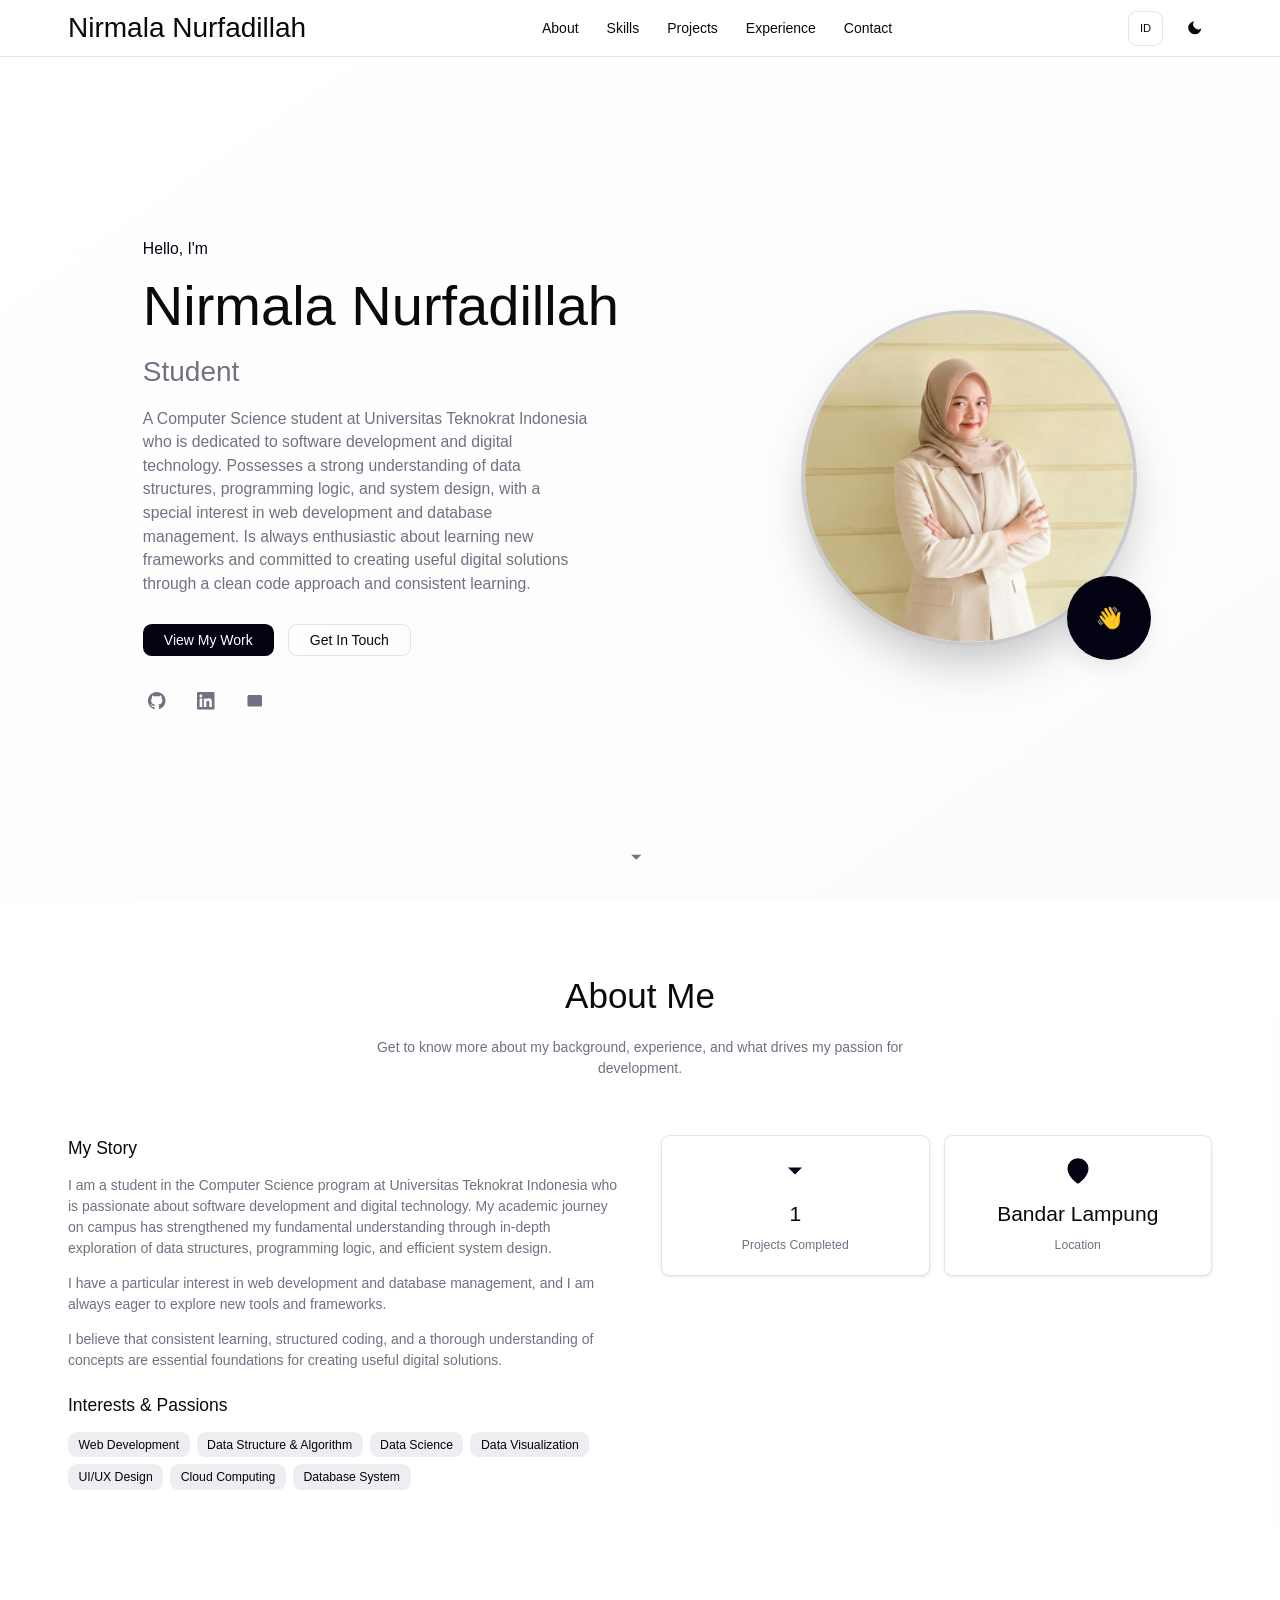
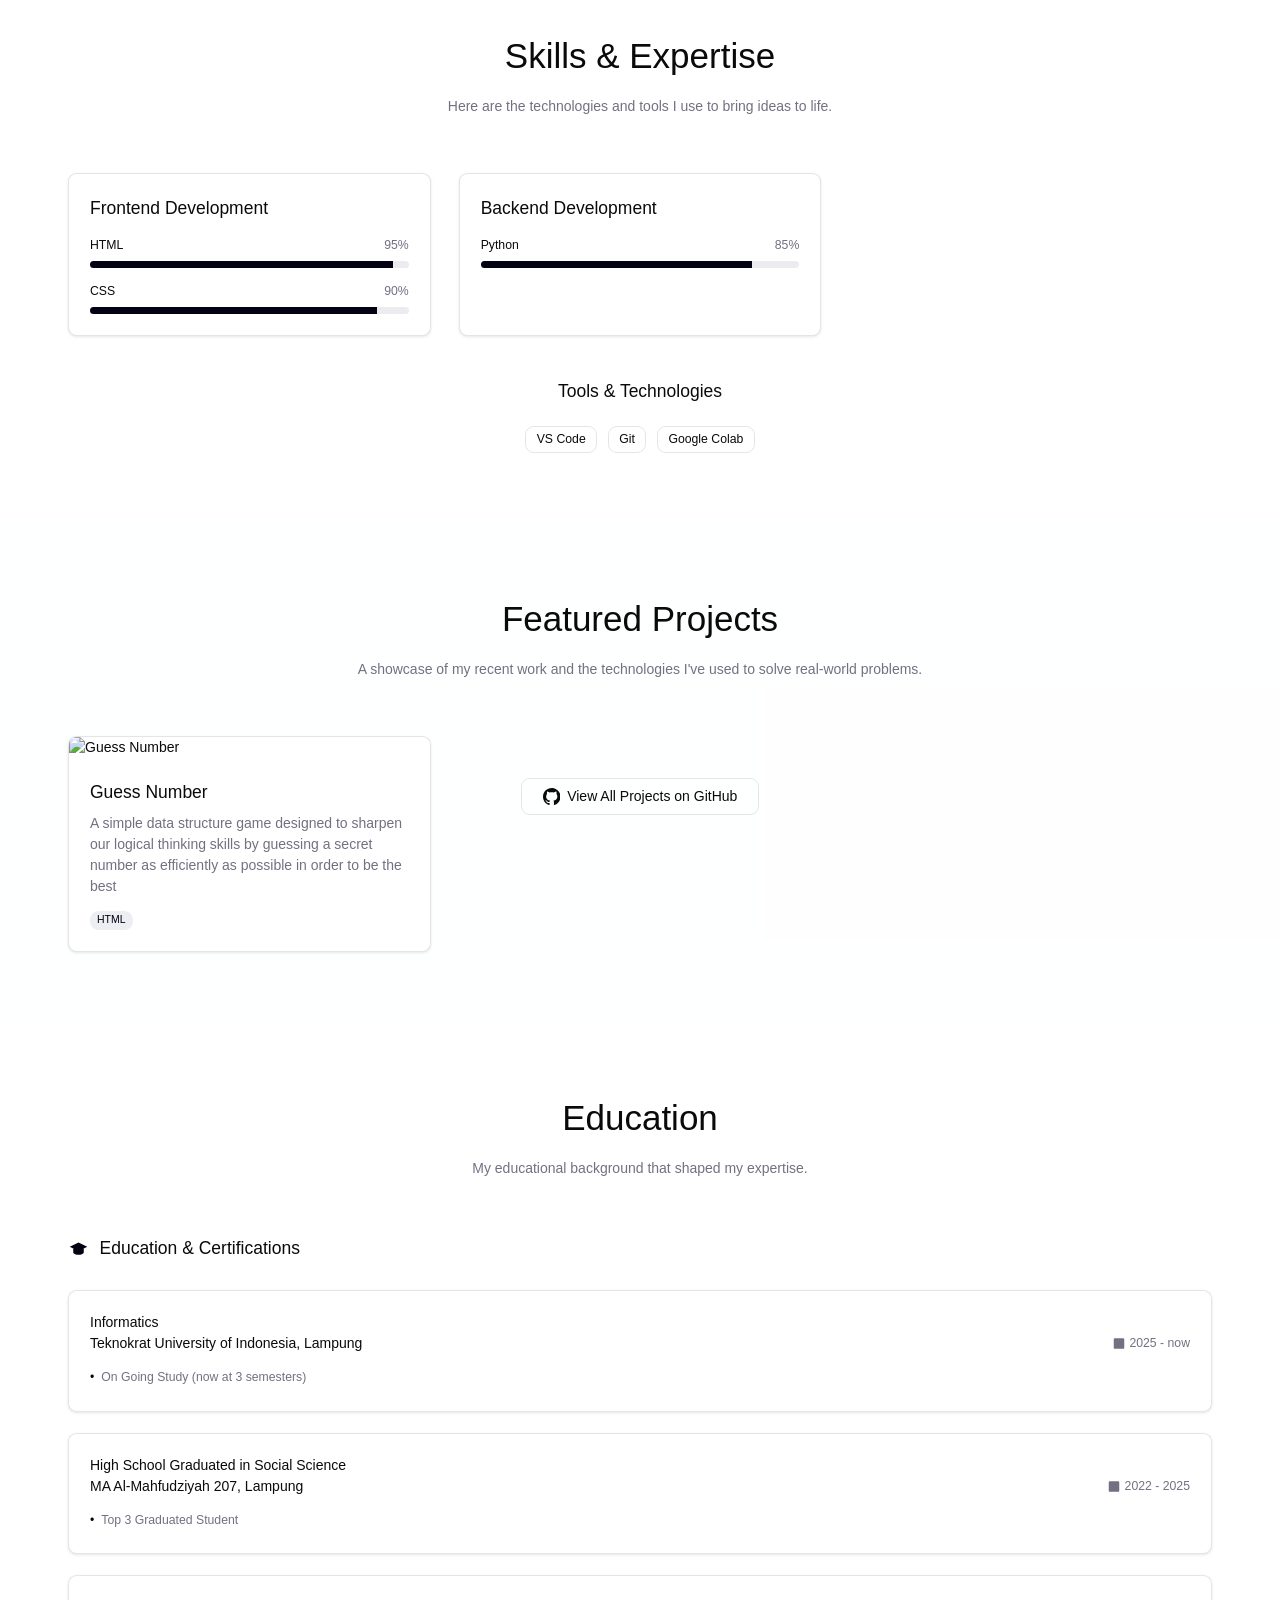
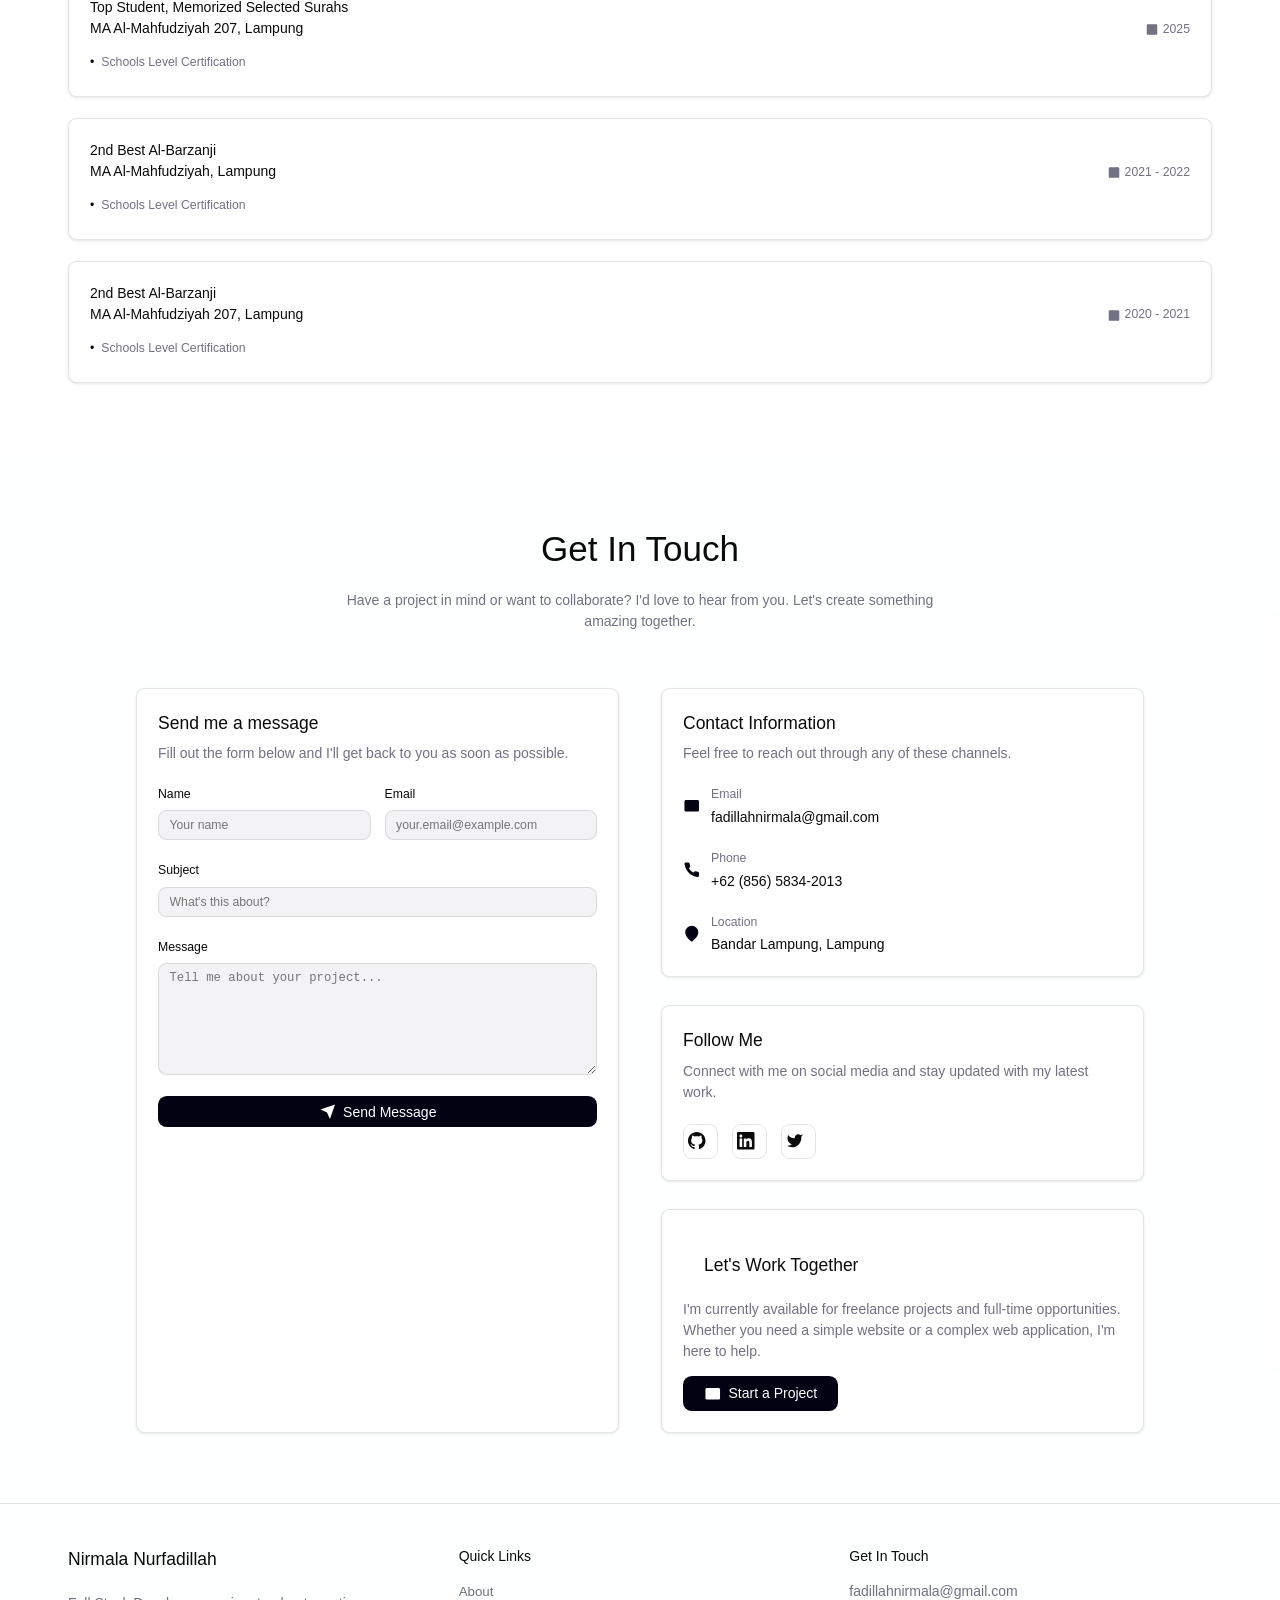
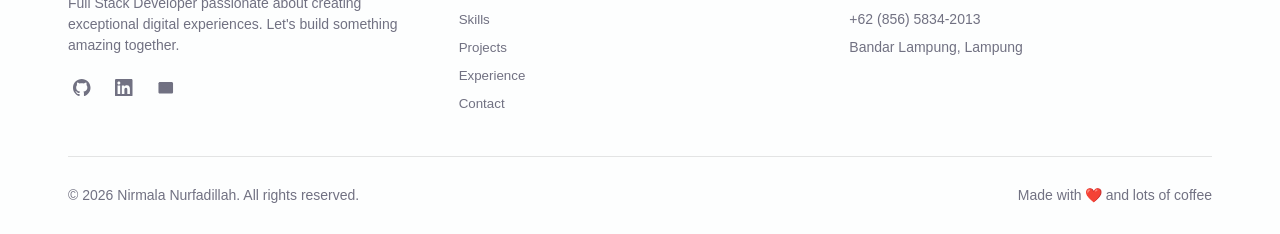
==== commit ccac4158: "Add files via upload" ====
--- a/index.html
+++ b/index.html
@@ -12,27 +12,23 @@
         <div class="container">
             <div class="header-content">
                 <div class="logo" onclick="scrollToSection('hero')">
-                    <h1 data-i18n="hero.name">Nirmala Nurfadillah</h1>
+                    <h1>Nirmala Nurfadillah</h1>
                 </div>
 
                 <!-- Desktop Navigation -->
                 <nav class="desktop-nav">
-                    <button onclick="scrollToSection('about')">About</button>
-                    <button onclick="scrollToSection('skills')">Skills</button>
-                    <button onclick="scrollToSection('projects')">Projects</button>
-                    <button onclick="scrollToSection('experience')">Experience</button>
-                    <button onclick="scrollToSection('contact')">Contact</button>
+                    <button onclick="scrollToSection('about')" data-i18n="nav.about">About</button>
+                    <button onclick="scrollToSection('skills')" data-i18n="nav.skills">Skills</button>
+                    <button onclick="scrollToSection('projects')" data-i18n="nav.projects">Projects</button>
+                    <button onclick="scrollToSection('experience')" data-i18n="nav.experience">Experience</button>
+                    <button onclick="scrollToSection('contact')" data-i18n="nav.contact">Contact</button>
                 </nav>
 
-                <nav class="lang-switcher">
-                    <label for="lang" class="visually-hidden">Pilih Bahasa</label>
-                    <select id="lang" aria-label="Pilih Bahasa">
-                        <option value="id">Indonesia</option>
-                        <option value="en">English</option>
-                    </select>
-                </nav>
-
                 <div class="header-actions">
+                    <button class="lang-toggle" onclick="toggleLanguage()" aria-label="Switch language">
+                        <span id="langLabel">ID</span>
+                    </button>
+
                     <button class="theme-toggle" onclick="toggleDarkMode()" aria-label="Toggle dark mode">
                         <svg class="sun-icon" fill="currentColor" viewBox="0 0 24 24">
                             <circle cx="12" cy="12" r="5"/>
@@ -67,11 +63,11 @@
             <!-- Mobile Navigation -->
             <div class="mobile-nav">
                 <nav class="mobile-nav-content">
-                    <button onclick="scrollToSection('about')">About</button>
-                    <button onclick="scrollToSection('skills')">Skills</button>
-                    <button onclick="scrollToSection('projects')">Projects</button>
-                    <button onclick="scrollToSection('experience')">Experience</button>
-                    <button onclick="scrollToSection('contact')">Contact</button>
+                    <button onclick="scrollToSection('about')" data-i18n="nav.about">About</button>
+                    <button onclick="scrollToSection('skills')" data-i18n="nav.skills">Skills</button>
+                    <button onclick="scrollToSection('projects')" data-i18n="nav.projects">Projects</button>
+                    <button onclick="scrollToSection('experience')" data-i18n="nav.experience">Experience</button>
+                    <button onclick="scrollToSection('contact')" data-i18n="nav.contact">Contact</button>
                 </nav>
             </div>
         </div>
@@ -84,10 +80,10 @@
                 <div class="hero-grid">
                     <div class="hero-content">
                         <div class="hero-intro">
-                            <p class="greeting">Hello, I'm</p>
+                            <p class="greeting" data-i18n="hero.greeting">Hello, I'm</p>
                             <h1 class="name">Nirmala Nurfadillah</h1>
                             <h2 class="title" data-i18n="hero.role">Student</h2>
-                            <p class="description" data-i18n="hero.summary">
+                            <p class="description" data-i18n="hero.description">
                                 A Computer Science student at Universitas Teknokrat Indonesia who is 
                                 dedicated to software development and digital technology. Possesses a 
                                 strong understanding of data structures, programming logic, and system 
@@ -98,10 +94,10 @@
                         </div>
 
                         <div class="hero-buttons">
-                            <button class="btn btn-primary" onclick="scrollToSection('projects')" data-i18n="cta.viewWork">
+                            <button class="btn btn-primary" onclick="scrollToSection('projects')" data-i18n="hero.viewWork">
                                 View My Work
                             </button>
-                            <button class="btn btn-outline" onclick="scrollToSection('contact')" data-i18n="cta.contact">
+                            <button class="btn btn-outline" onclick="scrollToSection('contact')" data-i18n="hero.getInTouch">
                                 Get In Touch
                             </button>
                         </div>
@@ -156,7 +152,7 @@
             <div class="container">
                 <div class="section-header">
                     <h2 data-i18n="about.title">About Me</h2>
-                    <p>Get to know more about my background, experience, and what drives my passion for development.</p>
+                    <p data-i18n="about.subtitle">Get to know more about my background, experience, and what drives my passion for development.</p>
                 </div>
 
                 <div class="about-grid">
@@ -164,15 +160,17 @@
                         <div class="about-story">
                             <h3 data-i18n="about.storyTitle">My Story</h3>
                             <div class="story-text">
-                                <p data-i18n="about.storyBody">
+                                <p data-i18n="about.story1">
                                     I am a student in the Computer Science program at Universitas Teknokrat Indonesia
                                     who is passionate about software development and digital technology. My academic journey 
                                     on campus has strengthened my fundamental understanding through in-depth exploration of
-                                    data structures, programming logic, and efficient system design.<br>
-
+                                    data structures, programming logic, and efficient system design.
+                                </p>
+                                <p data-i18n="about.story2">
                                     I have a particular interest in web development and database management, and I am always
-                                    eager to explore new tools and frameworks.<br>
-
+                                    eager to explore new tools and frameworks.
+                                </p>
+                                <p data-i18n="about.story3">
                                     I believe that consistent learning, structured coding, and a thorough understanding
                                     of concepts are essential foundations for creating useful digital solutions.
                                 </p>
@@ -180,15 +178,15 @@
                         </div>
 
                         <div class="interests-section">
-                            <h3>Interests & Passions</h3>
+                            <h3 data-i18n="about.interestsTitle">Interests & Passions</h3>
                             <div class="interests-tags">
-                                <span class="tag">Web Development</span>
-                                <span class="tag">Data Structure & Algorithm</span>
-                                <span class="tag">Data Science</span>
-                                <span class="tag">Data Visualization</span>
-                                <span class="tag">UI/UX Design</span>
-                                <span class="tag">Cloud Computing</span>
-                                <span class="tag">Database System</span>
+                                <span class="tag" data-i18n="about.tag1">Web Development</span>
+                                <span class="tag" data-i18n="about.tag2">Data Structure & Algorithm</span>
+                                <span class="tag" data-i18n="about.tag3">Data Science</span>
+                                <span class="tag" data-i18n="about.tag4">Data Visualization</span>
+                                <span class="tag" data-i18n="about.tag5">UI/UX Design</span>
+                                <span class="tag" data-i18n="about.tag6">Cloud Computing</span>
+                                <span class="tag" data-i18n="about.tag7">Database System</span>
                             </div>
                         </div>
                     </div>
@@ -199,7 +197,7 @@
                                 <path d="M6 9l6 6 6-6"/>
                             </svg>
                             <p class="stat-value">1</p>
-                            <p class="stat-label">Projects Completed</p>
+                            <p class="stat-label" data-i18n="about.statProjects">Projects Completed</p>
                         </div>
                         <div class="stat-card">
                             <svg class="stat-icon" fill="currentColor" viewBox="0 0 24 24">
@@ -207,7 +205,7 @@
                                 <circle cx="12" cy="10" r="3"/>
                             </svg>
                             <p class="stat-value">Bandar Lampung</p>
-                            <p class="stat-label">Location</p>
+                            <p class="stat-label" data-i18n="about.statLocation">Location</p>
                         </div>
                     </div>
                 </div>
@@ -218,14 +216,14 @@
         <section id="skills" class="skills-section">
             <div class="container">
                 <div class="section-header">
-                    <h2>Skills & Expertise</h2>
-                    <p>Here are the technologies and tools I use to bring ideas to life.</p>
+                    <h2 data-i18n="skills.title">Skills & Expertise</h2>
+                    <p data-i18n="skills.subtitle">Here are the technologies and tools I use to bring ideas to life.</p>
                 </div>
 
                 <div class="skills-grid">
                     <div class="skill-category">
                         <div class="skill-card">
-                            <h3>Frontend Development</h3>
+                            <h3 data-i18n="skills.frontend">Frontend Development</h3>
                             <div class="skills-list">
                                 <div class="skill-item">
                                     <div class="skill-header">
@@ -251,7 +249,7 @@
 
                     <div class="skill-category">
                         <div class="skill-card">
-                            <h3>Backend Development</h3>
+                            <h3 data-i18n="skills.backend">Backend Development</h3>
                             <div class="skills-list">
                                 <div class="skill-item">
                                     <div class="skill-header">
@@ -268,7 +266,7 @@
                 </div>
 
                 <div class="tools-section">
-                    <h3>Tools & Technologies</h3>
+                    <h3 data-i18n="skills.tools">Tools & Technologies</h3>
                     <div class="tools-tags">
                         <span class="tool-tag">VS Code</span>
                         <span class="tool-tag">Git</span>
@@ -282,8 +280,8 @@
         <section id="projects" class="projects-section">
             <div class="container">
                 <div class="section-header">
-                    <h2>Featured Projects</h2>
-                    <p>A showcase of my recent work and the technologies I've used to solve real-world problems.</p>
+                    <h2 data-i18n="projects.title">Featured Projects</h2>
+                    <p data-i18n="projects.subtitle">A showcase of my recent work and the technologies I've used to solve real-world problems.</p>
                 </div>
 
                 <div class="projects-grid">
@@ -297,19 +295,19 @@
                                         <polyline points="15,3 21,3 21,9"/>
                                         <line x1="10" y1="14" x2="21" y2="3"/>
                                     </svg>
-                                    Live Demo
+                                    <span data-i18n="projects.liveDemo">Live Demo</span>
                                 </a>
                                 <a href="https://github.com/fadillahnirmala/" target="_blank" rel="noopener noreferrer" class="btn btn-sm btn-outline">
                                     <svg class="icon-sm" fill="currentColor" viewBox="0 0 24 24">
                                         <path d="M12 0c-6.626 0-12 5.373-12 12 0 5.302 3.438 9.8 8.207 11.387.599.111.793-.261.793-.577v-2.234c-3.338.726-4.033-1.416-4.033-1.416-.546-1.387-1.333-1.756-1.333-1.756-1.089-.745.083-.729.083-.729 1.205.084 1.839 1.237 1.839 1.237 1.07 1.834 2.807 1.304 3.492.997.107-.775.418-1.305.762-1.604-2.665-.305-5.467-1.334-5.467-5.931 0-1.311.469-2.381 1.236-3.221-.124-.303-.535-1.524.117-3.176 0 0 1.008-.322 3.301 1.23.957-.266 1.983-.399 3.003-.404 1.02.005 2.047.138 3.006.404 2.291-1.552 3.297-1.23 3.297-1.23.653 1.653.242 2.874.118 3.176.77.84 1.235 1.911 1.235 3.221 0 4.609-2.807 5.624-5.479 5.921.43.372.823 1.102.823 2.222v3.293c0 .319.192.694.801.576 4.765-1.589 8.199-6.086 8.199-11.386 0-6.627-5.373-12-12-12z"/>
                                     </svg>
-                                    Code
+                                    <span data-i18n="projects.code">Code</span>
                                 </a>
                             </div>
                         </div>
                         <div class="project-content">
                             <h3>Guess Number</h3>
-                            <p>A simple data structure game designed to sharpen our logical thinking 
+                            <p data-i18n="projects.guessNumberDesc">A simple data structure game designed to sharpen our logical thinking 
                                 skills by guessing a secret number as efficiently as possible in order 
                                 to be the best</p>
                             <div class="project-tags">
@@ -323,7 +321,7 @@
                         <svg class="icon" fill="currentColor" viewBox="0 0 24 24">
                             <path d="M12 0c-6.626 0-12 5.373-12 12 0 5.302 3.438 9.8 8.207 11.387.599.111.793-.261.793-.577v-2.234c-3.338.726-4.033-1.416-4.033-1.416-.546-1.387-1.333-1.756-1.333-1.756-1.089-.745.083-.729.083-.729 1.205.084 1.839 1.237 1.839 1.237 1.07 1.834 2.807 1.304 3.492.997.107-.775.418-1.305.762-1.604-2.665-.305-5.467-1.334-5.467-5.931 0-1.311.469-2.381 1.236-3.221-.124-.303-.535-1.524.117-3.176 0 0 1.008-.322 3.301 1.23.957-.266 1.983-.399 3.003-.404 1.02.005 2.047.138 3.006.404 2.291-1.552 3.297-1.23 3.297-1.23.653 1.653.242 2.874.118 3.176.77.84 1.235 1.911 1.235 3.221 0 4.609-2.807 5.624-5.479 5.921.43.372.823 1.102.823 2.222v3.293c0 .319.192.694.801.576 4.765-1.589 8.199-6.086 8.199-11.386 0-6.627-5.373-12-12-12z"/>
                         </svg>
-                        View All Projects on GitHub
+                        <span data-i18n="projects.viewAll">View All Projects on GitHub</span>
                     </a>
                 </div>
             </div>
@@ -333,8 +331,8 @@
         <section id="experience" class="experience-section">
             <div class="container">
                 <div class="section-header">
-                    <h2>Education</h2>
-                    <p>My educational background that shaped my expertise.</p>
+                    <h2 data-i18n="education.title">Education</h2>
+                    <p data-i18n="education.subtitle">My educational background that shaped my expertise.</p>
                 </div>
 
                     <div class="education-column">
@@ -343,12 +341,12 @@
                                 <path d="M22 10v6M2 10l10-5 10 5-10 5z"/>
                                 <path d="M6 12v5c3 3 9 3 12 0v-5"/>
                             </svg>
-                            <h3>Education & Certifications</h3>
+                            <h3 data-i18n="education.columnTitle">Education & Certifications</h3>
                         </div>
 
                         <div class="education-timeline">
                             <div class="education-item">
-                                <h4>Informatics</h4>
+                                <h4 data-i18n="education.item1.title">Informatics</h4>
                                 <div class="education-details">
                                     <span>Teknokrat University of Indonesia, Lampung</span>
                                     <span class="education-date">
@@ -358,17 +356,17 @@
                                             <line x1="8" y1="2" x2="8" y2="6"/>
                                             <line x1="3" y1="10" x2="21" y2="10"/>
                                         </svg>
-                                        2025 - now
+                                        <span data-i18n="education.item1.date">2025 - now</span>
                                     </span>
                                 </div>
                                 <ul class="education-achievements">
-                                    <li>On Going Study (now at 3 semesters)</li>
+                                    <li data-i18n="education.item1.achievement">On Going Study (now at 3 semesters)</li>
                                 </ul>
                             </div>
 
                             <div class="education-timeline">
                             <div class="education-item">
-                                <h4>High School Graduated in Social Science</h4>
+                                <h4 data-i18n="education.item2.title">High School Graduated in Social Science</h4>
                                 <div class="education-details">
                                     <span>MA Al-Mahfudziyah 207, Lampung</span>
                                     <span class="education-date">
@@ -382,12 +380,12 @@
                                     </span>
                                 </div>
                                 <ul class="education-achievements">
-                                    <li>Top 3 Graduated Student</li>
+                                    <li data-i18n="education.item2.achievement">Top 3 Graduated Student</li>
                                 </ul>
                             </div>
 
                             <div class="education-item">
-                                <h4>Top Student, Memorized Selected Surahs</h4>
+                                <h4 data-i18n="education.item3.title">Top Student, Memorized Selected Surahs</h4>
                                 <div class="education-details">
                                     <span>MA Al-Mahfudziyah 207, Lampung</span>
                                     <span class="education-date">
@@ -401,12 +399,12 @@
                                     </span>
                                 </div>
                                 <ul class="education-achievements">
-                                    <li>Schools Level Certification</li>
+                                    <li data-i18n="education.certLevel">Schools Level Certification</li>
                                 </ul>
                             </div>
 
                             <div class="education-item">
-                                <h4>2nd Best Al-Barzanji</h4>
+                                <h4 data-i18n="education.item4.title">2nd Best Al-Barzanji</h4>
                                 <div class="education-details">
                                     <span>MA Al-Mahfudziyah, Lampung</span>
                                     <span class="education-date">
@@ -420,12 +418,12 @@
                                     </span>
                                 </div>
                                 <ul class="education-achievements">
-                                    <li>Schools Level Certification</li>
+                                    <li data-i18n="education.certLevel">Schools Level Certification</li>
                                 </ul>
                             </div>
 
                             <div class="education-item">
-                                <h4>2nd Best Al-Barzanji</h4>
+                                <h4 data-i18n="education.item5.title">2nd Best Al-Barzanji</h4>
                                 <div class="education-details">
                                     <span>MA Al-Mahfudziyah 207, Lampung</span>
                                     <span class="education-date">
@@ -439,7 +437,7 @@
                                     </span>
                                 </div>
                                 <ul class="education-achievements">
-                                    <li>Schools Level Certification</li>
+                                    <li data-i18n="education.certLevel">Schools Level Certification</li>
                                 </ul>
                             </div>
                         </div>
@@ -452,41 +450,41 @@
         <section id="contact" class="contact-section">
             <div class="container">
                 <div class="section-header">
-                    <h2>Get In Touch</h2>
-                    <p>Have a project in mind or want to collaborate? I'd love to hear from you. Let's create something amazing together.</p>
+                    <h2 data-i18n="contact.title">Get In Touch</h2>
+                    <p data-i18n="contact.subtitle">Have a project in mind or want to collaborate? I'd love to hear from you. Let's create something amazing together.</p>
                 </div>
 
                 <div class="contact-grid">
                     <div class="contact-form-card">
                         <div class="form-header">
-                            <h3>Send me a message</h3>
-                            <p>Fill out the form below and I'll get back to you as soon as possible.</p>
+                            <h3 data-i18n="contact.formTitle">Send me a message</h3>
+                            <p data-i18n="contact.formSubtitle">Fill out the form below and I'll get back to you as soon as possible.</p>
                         </div>
                         <form class="contact-form" onsubmit="handleFormSubmit(event)">
                             <div class="form-row">
                                 <div class="form-group">
-                                    <label for="name">Name</label>
-                                    <input type="text" id="name" name="name" placeholder="Your name" required>
+                                    <label for="name" data-i18n="contact.name">Name</label>
+                                    <input type="text" id="name" name="name" placeholder="Your name" data-i18n-placeholder="contact.namePlaceholder" required>
                                 </div>
                                 <div class="form-group">
-                                    <label for="email">Email</label>
+                                    <label for="email" data-i18n="contact.email">Email</label>
                                     <input type="email" id="email" name="email" placeholder="your.email@example.com" required>
                                 </div>
                             </div>
                             <div class="form-group">
-                                <label for="subject">Subject</label>
-                                <input type="text" id="subject" name="subject" placeholder="What's this about?" required>
+                                <label for="subject" data-i18n="contact.subject">Subject</label>
+                                <input type="text" id="subject" name="subject" placeholder="What's this about?" data-i18n-placeholder="contact.subjectPlaceholder" required>
                             </div>
                             <div class="form-group">
-                                <label for="message">Message</label>
-                                <textarea id="message" name="message" placeholder="Tell me about your project..." required></textarea>
+                                <label for="message" data-i18n="contact.message">Message</label>
+                                <textarea id="message" name="message" placeholder="Tell me about your project..." data-i18n-placeholder="contact.messagePlaceholder" required></textarea>
                             </div>
                             <button type="submit" class="btn btn-primary btn-full">
                                 <svg class="icon" fill="currentColor" viewBox="0 0 24 24">
                                     <line x1="22" y1="2" x2="11" y2="13"/>
                                     <polygon points="22,2 15,22 11,13 2,9 22,2"/>
                                 </svg>
-                                Send Message
+                                <span data-i18n="contact.sendMessage">Send Message</span>
                             </button>
                         </form>
                     </div>
@@ -494,8 +492,8 @@
                     <div class="contact-info">
                         <div class="contact-info-card">
                             <div class="contact-info-header">
-                                <h3>Contact Information</h3>
-                                <p>Feel free to reach out through any of these channels.</p>
+                                <h3 data-i18n="contact.infoTitle">Contact Information</h3>
+                                <p data-i18n="contact.infoSubtitle">Feel free to reach out through any of these channels.</p>
                             </div>
                             <div class="contact-methods">
                                 <div class="contact-method">
@@ -504,7 +502,7 @@
                                         <polyline points="22,6 12,13 2,6"/>
                                     </svg>
                                     <div>
-                                        <p class="contact-label">Email</p>
+                                        <p class="contact-label" data-i18n="contact.email">Email</p>
                                         <a href="mailto:fadillahnirmala@gmail.com">fadillahnirmala@gmail.com</a>
                                     </div>
                                 </div>
@@ -513,7 +511,7 @@
                                         <path d="M22 16.92v3a2 2 0 0 1-2.18 2 19.79 19.79 0 0 1-8.63-3.07 19.5 19.5 0 0 1-6-6 19.79 19.79 0 0 1-3.07-8.67A2 2 0 0 1 4.11 2h3a2 2 0 0 1 2 1.72 12.84 12.84 0 0 0 .7 2.81 2 2 0 0 1-.45 2.11L8.09 9.91a16 16 0 0 0 6 6l1.27-1.27a2 2 0 0 1 2.11-.45 12.84 12.84 0 0 0 2.81.7A2 2 0 0 1 22 16.92z"/>
                                     </svg>
                                     <div>
-                                        <p class="contact-label">Phone</p>
+                                        <p class="contact-label" data-i18n="contact.phone">Phone</p>
                                         <a href="tel:+6285658342013">+62 (856) 5834-2013</a>
                                     </div>
                                 </div>
@@ -523,7 +521,7 @@
                                         <circle cx="12" cy="10" r="3"/>
                                     </svg>
                                     <div>
-                                        <p class="contact-label">Location</p>
+                                        <p class="contact-label" data-i18n="about.statLocation">Location</p>
                                         <p>Bandar Lampung, Lampung</p>
                                     </div>
                                 </div>
@@ -532,8 +530,8 @@
 
                         <div class="social-card">
                             <div class="social-header">
-                                <h3>Follow Me</h3>
-                                <p>Connect with me on social media and stay updated with my latest work.</p>
+                                <h3 data-i18n="contact.followTitle">Follow Me</h3>
+                                <p data-i18n="contact.followSubtitle">Connect with me on social media and stay updated with my latest work.</p>
                             </div>
                             <div class="social-buttons">
                                 <a href="https://github.com/fadillahnirmala/" target="_blank" rel="noopener noreferrer" aria-label="GitHub" class="social-btn-outline">
@@ -556,15 +554,15 @@
 
                         <div class="cta-card">
                             <div class="cta-header">
-                                <h3>Let's Work Together</h3>
-                            </div>
-                            <p>I'm currently available for freelance projects and full-time opportunities. Whether you need a simple website or a complex web application, I'm here to help.</p>
+                                <h3 data-i18n="contact.ctaTitle">Let's Work Together</h3>
+                            </div>
+                            <p data-i18n="contact.ctaText">I'm currently available for freelance projects and full-time opportunities. Whether you need a simple website or a complex web application, I'm here to help.</p>
                             <a href="mailto:fadillahnirmala@gmail.com" class="btn btn-primary">
                                 <svg class="icon" fill="currentColor" viewBox="0 0 24 24">
                                     <path d="M4 4h16c1.1 0 2 .9 2 2v12c0 1.1-.9 2-2 2H4c-1.1 0-2-.9-2-2V6c0-1.1.9-2 2-2z"/>
                                     <polyline points="22,6 12,13 2,6"/>
                                 </svg>
-                                Start a Project
+                                <span data-i18n="contact.startProject">Start a Project</span>
                             </a>
                         </div>
                     </div>
@@ -579,7 +577,7 @@
             <div class="footer-content">
                 <div class="footer-brand">
                     <h3>Nirmala Nurfadillah</h3>
-                    <p>Full Stack Developer passionate about creating exceptional digital experiences. Let's build something amazing together.</p>
+                    <p data-i18n="footer.brandText">Full Stack Developer passionate about creating exceptional digital experiences. Let's build something amazing together.</p>
                     <div class="footer-social">
                         <a href="https://github.com/fadillahnirmala/" target="_blank" rel="noopener noreferrer" aria-label="GitHub" class="social-btn">
                             <svg class="icon" fill="currentColor" viewBox="0 0 24 24">
@@ -601,18 +599,18 @@
                 </div>
 
                 <div class="footer-links">
-                    <h4>Quick Links</h4>
+                    <h4 data-i18n="footer.quickLinks">Quick Links</h4>
                     <ul>
-                        <li><button onclick="scrollToSection('about')">About</button></li>
-                        <li><button onclick="scrollToSection('skills')">Skills</button></li>
-                        <li><button onclick="scrollToSection('projects')">Projects</button></li>
-                        <li><button onclick="scrollToSection('experience')">Experience</button></li>
-                        <li><button onclick="scrollToSection('contact')">Contact</button></li>
+                        <li><button onclick="scrollToSection('about')" data-i18n="nav.about">About</button></li>
+                        <li><button onclick="scrollToSection('skills')" data-i18n="nav.skills">Skills</button></li>
+                        <li><button onclick="scrollToSection('projects')" data-i18n="nav.projects">Projects</button></li>
+                        <li><button onclick="scrollToSection('experience')" data-i18n="nav.experience">Experience</button></li>
+                        <li><button onclick="scrollToSection('contact')" data-i18n="nav.contact">Contact</button></li>
                     </ul>
                 </div>
 
                 <div class="footer-contact">
-                    <h4>Get In Touch</h4>
+                    <h4 data-i18n="contact.title">Get In Touch</h4>
                     <div class="footer-contact-info">
                         <p><a href="mailto:fadillahnirmala@gmail.com">fadillahnirmala@gmail.com</a></p>
                         <p><a href="tel:+6285658342013">+62 (856) 5834-2013</a></p>
@@ -623,9 +621,9 @@
 
             <div class="footer-bottom">
                 <div class="footer-bottom-content">
-                    <p>&copy; <span id="currentYear"></span> Nirmala Nurfadillah. All rights reserved.</p>
+                    <p><span data-i18n="footer.copyrightPrefix">&copy;</span> <span id="currentYear"></span> Nirmala Nurfadillah. <span data-i18n="footer.rightsReserved">All rights reserved.</span></p>
                     <p class="footer-love">
-                        Made with <span class="heart">❤️</span> and lots of coffee
+                        <span data-i18n="footer.madeWith">Made with</span> <span class="heart">❤️</span> <span data-i18n="footer.andCoffee">and lots of coffee</span>
                     </p>
                 </div>
             </div>
@@ -633,6 +631,228 @@
     </footer>
 
     <script>
+        // ===== Translations (EN / ID) =====
+        const translations = {
+            en: {
+                "nav.about": "About",
+                "nav.skills": "Skills",
+                "nav.projects": "Projects",
+                "nav.experience": "Experience",
+                "nav.contact": "Contact",
+
+                "hero.greeting": "Hello, I'm",
+                "hero.role": "Student",
+                "hero.description": "A Computer Science student at Universitas Teknokrat Indonesia who is dedicated to software development and digital technology. Possesses a strong understanding of data structures, programming logic, and system design, with a special interest in web development and database management. Is always enthusiastic about learning new frameworks and committed to creating useful digital solutions through a clean code approach and consistent learning.",
+                "hero.viewWork": "View My Work",
+                "hero.getInTouch": "Get In Touch",
+
+                "about.title": "About Me",
+                "about.subtitle": "Get to know more about my background, experience, and what drives my passion for development.",
+                "about.storyTitle": "My Story",
+                "about.story1": "I am a student in the Computer Science program at Universitas Teknokrat Indonesia who is passionate about software development and digital technology. My academic journey on campus has strengthened my fundamental understanding through in-depth exploration of data structures, programming logic, and efficient system design.",
+                "about.story2": "I have a particular interest in web development and database management, and I am always eager to explore new tools and frameworks.",
+                "about.story3": "I believe that consistent learning, structured coding, and a thorough understanding of concepts are essential foundations for creating useful digital solutions.",
+                "about.interestsTitle": "Interests & Passions",
+                "about.tag1": "Web Development",
+                "about.tag2": "Data Structure & Algorithm",
+                "about.tag3": "Data Science",
+                "about.tag4": "Data Visualization",
+                "about.tag5": "UI/UX Design",
+                "about.tag6": "Cloud Computing",
+                "about.tag7": "Database System",
+                "about.statProjects": "Projects Completed",
+                "about.statLocation": "Location",
+
+                "skills.title": "Skills & Expertise",
+                "skills.subtitle": "Here are the technologies and tools I use to bring ideas to life.",
+                "skills.frontend": "Frontend Development",
+                "skills.backend": "Backend Development",
+                "skills.tools": "Tools & Technologies",
+
+                "projects.title": "Featured Projects",
+                "projects.subtitle": "A showcase of my recent work and the technologies I've used to solve real-world problems.",
+                "projects.liveDemo": "Live Demo",
+                "projects.code": "Code",
+                "projects.guessNumberDesc": "A simple data structure game designed to sharpen our logical thinking skills by guessing a secret number as efficiently as possible in order to be the best",
+                "projects.viewAll": "View All Projects on GitHub",
+
+                "education.title": "Education",
+                "education.subtitle": "My educational background that shaped my expertise.",
+                "education.columnTitle": "Education & Certifications",
+                "education.item1.title": "Informatics",
+                "education.item1.date": "2025 - now",
+                "education.item1.achievement": "On Going Study (now at 3 semesters)",
+                "education.item2.title": "High School Graduated in Social Science",
+                "education.item2.achievement": "Top 3 Graduated Student",
+                "education.item3.title": "Top Student, Memorized Selected Surahs",
+                "education.item4.title": "2nd Best Al-Barzanji",
+                "education.item5.title": "2nd Best Al-Barzanji",
+                "education.certLevel": "Schools Level Certification",
+
+                "contact.title": "Get In Touch",
+                "contact.subtitle": "Have a project in mind or want to collaborate? I'd love to hear from you. Let's create something amazing together.",
+                "contact.formTitle": "Send me a message",
+                "contact.formSubtitle": "Fill out the form below and I'll get back to you as soon as possible.",
+                "contact.name": "Name",
+                "contact.namePlaceholder": "Your name",
+                "contact.email": "Email",
+                "contact.subject": "Subject",
+                "contact.subjectPlaceholder": "What's this about?",
+                "contact.message": "Message",
+                "contact.messagePlaceholder": "Tell me about your project...",
+                "contact.sendMessage": "Send Message",
+                "contact.infoTitle": "Contact Information",
+                "contact.infoSubtitle": "Feel free to reach out through any of these channels.",
+                "contact.phone": "Phone",
+                "contact.followTitle": "Follow Me",
+                "contact.followSubtitle": "Connect with me on social media and stay updated with my latest work.",
+                "contact.ctaTitle": "Let's Work Together",
+                "contact.ctaText": "I'm currently available for freelance projects and full-time opportunities. Whether you need a simple website or a complex web application, I'm here to help.",
+                "contact.startProject": "Start a Project",
+
+                "footer.brandText": "Full Stack Developer passionate about creating exceptional digital experiences. Let's build something amazing together.",
+                "footer.quickLinks": "Quick Links",
+                "footer.copyrightPrefix": "\u00A9",
+                "footer.rightsReserved": "All rights reserved.",
+                "footer.madeWith": "Made with",
+                "footer.andCoffee": "and lots of coffee",
+
+                "form.thankYou": "Thank you for your message! I'll get back to you soon."
+            },
+            id: {
+                "nav.about": "Tentang",
+                "nav.skills": "Keahlian",
+                "nav.projects": "Proyek",
+                "nav.experience": "Pendidikan",
+                "nav.contact": "Kontak",
+
+                "hero.greeting": "Halo, saya",
+                "hero.role": "Mahasiswa",
+                "hero.description": "Mahasiswa Ilmu Komputer di Universitas Teknokrat Indonesia yang berdedikasi pada pengembangan perangkat lunak dan teknologi digital. Memiliki pemahaman yang kuat tentang struktur data, logika pemrograman, dan desain sistem, dengan minat khusus pada pengembangan web dan manajemen basis data. Selalu antusias mempelajari framework baru dan berkomitmen menciptakan solusi digital yang bermanfaat melalui pendekatan clean code dan pembelajaran yang konsisten.",
+                "hero.viewWork": "Lihat Karya Saya",
+                "hero.getInTouch": "Hubungi Saya",
+
+                "about.title": "Tentang Saya",
+                "about.subtitle": "Kenali lebih jauh latar belakang, pengalaman, dan apa yang mendorong passion saya dalam pengembangan perangkat lunak.",
+                "about.storyTitle": "Cerita Saya",
+                "about.story1": "Saya adalah mahasiswa program studi Ilmu Komputer di Universitas Teknokrat Indonesia yang bersemangat dalam pengembangan perangkat lunak dan teknologi digital. Perjalanan akademik saya di kampus telah memperkuat pemahaman dasar saya melalui eksplorasi mendalam terhadap struktur data, logika pemrograman, dan desain sistem yang efisien.",
+                "about.story2": "Saya memiliki minat khusus pada pengembangan web dan manajemen basis data, serta selalu antusias mengeksplorasi tools dan framework baru.",
+                "about.story3": "Saya percaya bahwa pembelajaran yang konsisten, penulisan kode yang terstruktur, dan pemahaman konsep yang mendalam adalah fondasi penting untuk menciptakan solusi digital yang bermanfaat.",
+                "about.interestsTitle": "Minat & Ketertarikan",
+                "about.tag1": "Pengembangan Web",
+                "about.tag2": "Struktur Data & Algoritma",
+                "about.tag3": "Data Science",
+                "about.tag4": "Visualisasi Data",
+                "about.tag5": "Desain UI/UX",
+                "about.tag6": "Cloud Computing",
+                "about.tag7": "Sistem Basis Data",
+                "about.statProjects": "Proyek Selesai",
+                "about.statLocation": "Lokasi",
+
+                "skills.title": "Keahlian & Kompetensi",
+                "skills.subtitle": "Berikut adalah teknologi dan tools yang saya gunakan untuk mewujudkan ide.",
+                "skills.frontend": "Pengembangan Frontend",
+                "skills.backend": "Pengembangan Backend",
+                "skills.tools": "Tools & Teknologi",
+
+                "projects.title": "Proyek Unggulan",
+                "projects.subtitle": "Kumpulan karya terbaru saya beserta teknologi yang digunakan untuk menyelesaikan permasalahan nyata.",
+                "projects.liveDemo": "Demo Langsung",
+                "projects.code": "Kode",
+                "projects.guessNumberDesc": "Sebuah permainan struktur data sederhana yang dirancang untuk mengasah kemampuan berpikir logis dengan menebak angka rahasia seefisien mungkin agar menjadi yang terbaik",
+                "projects.viewAll": "Lihat Semua Proyek di GitHub",
+
+                "education.title": "Pendidikan",
+                "education.subtitle": "Latar belakang pendidikan saya yang membentuk keahlian saya.",
+                "education.columnTitle": "Pendidikan & Sertifikasi",
+                "education.item1.title": "Informatika",
+                "education.item1.date": "2025 - sekarang",
+                "education.item1.achievement": "Sedang Menempuh Studi (saat ini semester 3)",
+                "education.item2.title": "Lulusan SMA Jurusan Ilmu Sosial",
+                "education.item2.achievement": "Lulusan Terbaik ke-3",
+                "education.item3.title": "Siswa Berprestasi, Penghafal Surah Pilihan",
+                "education.item4.title": "Juara 2 Al-Barzanji",
+                "education.item5.title": "Juara 2 Al-Barzanji",
+                "education.certLevel": "Sertifikasi Tingkat Sekolah",
+
+                "contact.title": "Hubungi Saya",
+                "contact.subtitle": "Punya proyek yang ingin didiskusikan atau ingin berkolaborasi? Saya senang mendengar dari Anda. Mari ciptakan sesuatu yang luar biasa bersama.",
+                "contact.formTitle": "Kirim pesan untuk saya",
+                "contact.formSubtitle": "Isi formulir di bawah ini dan saya akan segera menghubungi Anda kembali.",
+                "contact.name": "Nama",
+                "contact.namePlaceholder": "Nama Anda",
+                "contact.email": "Email",
+                "contact.subject": "Subjek",
+                "contact.subjectPlaceholder": "Ini tentang apa?",
+                "contact.message": "Pesan",
+                "contact.messagePlaceholder": "Ceritakan tentang proyek Anda...",
+                "contact.sendMessage": "Kirim Pesan",
+                "contact.infoTitle": "Informasi Kontak",
+                "contact.infoSubtitle": "Jangan ragu untuk menghubungi saya melalui salah satu kanal berikut.",
+                "contact.phone": "Telepon",
+                "contact.followTitle": "Ikuti Saya",
+                "contact.followSubtitle": "Terhubung dengan saya di media sosial dan dapatkan info terbaru tentang karya saya.",
+                "contact.ctaTitle": "Mari Bekerja Sama",
+                "contact.ctaText": "Saat ini saya tersedia untuk proyek freelance maupun kesempatan kerja penuh waktu. Baik Anda butuh website sederhana maupun aplikasi web yang kompleks, saya siap membantu.",
+                "contact.startProject": "Mulai Proyek",
+
+                "footer.brandText": "Full Stack Developer yang bersemangat menciptakan pengalaman digital yang luar biasa. Mari membangun sesuatu yang luar biasa bersama.",
+                "footer.quickLinks": "Tautan Cepat",
+                "footer.copyrightPrefix": "\u00A9",
+                "footer.rightsReserved": "Seluruh hak cipta dilindungi.",
+                "footer.madeWith": "Dibuat dengan",
+                "footer.andCoffee": "dan banyak kopi",
+
+                "form.thankYou": "Terima kasih atas pesan Anda! Saya akan segera menghubungi Anda kembali."
+            }
+        };
+
+        // Determine initial language: saved preference, else browser language, else English
+        function getInitialLanguage() {
+            try {
+                const saved = localStorage.getItem('site-lang');
+                if (saved === 'en' || saved === 'id') return saved;
+            } catch (e) {}
+            const browserLang = (navigator.language || 'en').toLowerCase();
+            return browserLang.startsWith('id') ? 'id' : 'en';
+        }
+
+        let currentLang = getInitialLanguage();
+
+        function applyTranslations(lang) {
+            const dict = translations[lang] || translations.en;
+
+            document.querySelectorAll('[data-i18n]').forEach(el => {
+                const key = el.getAttribute('data-i18n');
+                if (dict[key] !== undefined) {
+                    el.textContent = dict[key];
+                }
+            });
+
+            document.querySelectorAll('[data-i18n-placeholder]').forEach(el => {
+                const key = el.getAttribute('data-i18n-placeholder');
+                if (dict[key] !== undefined) {
+                    el.setAttribute('placeholder', dict[key]);
+                }
+            });
+
+            document.documentElement.setAttribute('lang', lang);
+
+            const langLabel = document.getElementById('langLabel');
+            if (langLabel) {
+                langLabel.textContent = lang === 'en' ? 'ID' : 'EN';
+            }
+
+            try {
+                localStorage.setItem('site-lang', lang);
+            } catch (e) {}
+        }
+
+        function toggleLanguage() {
+            currentLang = currentLang === 'en' ? 'id' : 'en';
+            applyTranslations(currentLang);
+        }
+
         // Set current year
         document.getElementById('currentYear').textContent = new Date().getFullYear();
 
@@ -695,7 +915,8 @@
             const data = Object.fromEntries(formData);
             
             console.log('Form submitted:', data);
-            alert("Thank you for your message! I'll get back to you soon.");
+            const dict = translations[currentLang] || translations.en;
+            alert(dict['form.thankYou']);
             event.target.reset();
         }
 
@@ -712,224 +933,9 @@
                 sunIcon.style.display = 'none';
                 moonIcon.style.display = 'block';
             }
-        });
-
-        // Kamus terjemahan
-        const i18n = {
-            id: {
-            "hero.name": "Nirmala Nurfadillah",
-            "hero.role": "Mahasiswa",
-            "hero.summary": "Mahasiswa Ilmu Komputer di Universitas Teknokrat Indonesia yang berdedikasi pada pengembangan perangkat lunak dan teknologi digital. Memiliki pemahaman yang kuat tentang struktur data, logika pemrograman, dan desain sistem, dengan ketertarikan khusus pada pengembangan web dan manajemen basis data. Selalu antusias mempelajari framework baru dan berkomitmen menciptakan solusi digital bermanfaat melalui clean code dan pembelajaran konsisten.",
-            "cta.viewWork": "Lihat Karya",
-            "cta.contact": "Hubungi Saya",
-
-            "about.title": "Tentang Saya",
-            "about.storyTitle": "Perjalanan Saya",
-            "about.storyBody": "Saya adalah mahasiswa Program Studi Informatika di Universitas Teknokrat Indonesia yang antusias pada pengembangan perangkat lunak dan teknologi digital. Perjalanan akademik saya memperkuat fondasi melalui eksplorasi mendalam struktur data, logika pemrograman, dan perancangan sistem yang efisien. Saya memiliki ketertarikan pada pengembangan web dan manajemen basis data, serta senang mengeksplorasi tools dan framework baru. Saya percaya belajar konsisten, penulisan kode yang terstruktur, dan pemahaman konsep yang menyeluruh adalah dasar untuk menciptakan solusi digital yang bermanfaat.",
-            "about.interestsTitle": "Minat & Ketertarikan",
-            "about.interests.webdev": "Pengembangan Web",
-            "about.interests.dsa": "Struktur Data & Algoritma",
-            "about.interests.ds": "Data Science",
-            "about.interests.viz": "Visualisasi Data",
-            "about.interests.uiux": "Desain UI/UX",
-            "about.interests.cloud": "Komputasi Awan",
-            "about.interests.db": "Sistem Basis Data",
-
-            "skills.title": "Keahlian",
-            "skills.frontend": "Pengembangan Frontend",
-            "skills.html": "HTML",
-            "skills.css": "CSS",
-            "skills.backend": "Pengembangan Backend",
-            "skills.python": "Python",
-            "skills.tools": "Tools & Teknologi",
-            "skills.vscode": "VS Code",
-            "skills.git": "Git",
-            "skills.colab": "Google Colab",
-
-            "projects.title": "Proyek Unggulan",
-            "projects.guessNumber.desc": "Game struktur data sederhana untuk melatih logika dengan menebak angka rahasia seefisien mungkin agar menjadi yang terbaik.",
-            "projects.liveDemo": "Demo",
-            "projects.code": "Kode",
-            "projects.viewAll": "Lihat Semua Proyek di GitHub",
-
-            "education.title": "Pendidikan",
-            "education.sectionTitle": "Pendidikan & Sertifikasi",
-            "education.degree1.title": "Informatika",
-            "education.degree1.school": "Universitas Teknokrat Indonesia, Lampung",
-            "education.degree1.meta": "2025 - sekarang",
-            "education.degree1.note": "Sedang Studi (semester 3)",
-
-            "contact.title": "Kontak",
-            "contact.lead": "Punya proyek atau ingin kolaborasi? Saya senang berdiskusi. Mari ciptakan sesuatu yang keren bersama.",
-            "contact.formTitle": "Kirim Pesan",
-            "contact.form.name": "Nama",
-            "contact.form.email": "Email",
-            "contact.form.subject": "Subjek",
-            "contact.form.message": "Pesan",
-            "contact.form.send": "Kirim",
-
-            "contact.infoTitle": "Informasi Kontak",
-            "contact.info.email": "Email",
-            "contact.info.phone": "Telepon",
-            "contact.info.location": "Lokasi",
-
-            "social.follow": "Ikuti Saya",
-
-            "footer.hireTitle": "Ayo Bekerja Sama",
-            "footer.hireBody": "Saya tersedia untuk proyek freelance dan peluang full-time. Baik website sederhana maupun aplikasi kompleks, saya siap membantu.",
-            "footer.startProject": "Mulai Proyek",
-            "footer.name": "Nirmala Nurfadillah",
-            "footer.tagline": "Full Stack Developer yang antusias membangun pengalaman digital yang hebat.",
-            "footer.quickLinks": "Tautan Cepat",
-            "footer.contact": "Kontak",
-            "footer.location": "Bandar Lampung, Lampung",
-            "footer.copyright": "© 2026 Nirmala Nurfadillah. Seluruh hak cipta.",
-            "footer.madeWith": "Dibuat dengan ❤️ dan kopi."
-            ,
-            "nav.about": "Tentang",
-            "nav.skills": "Keahlian",
-            "nav.projects": "Proyek",
-            "nav.experience": "Pengalaman",
-            "nav.contact": "Kontak"
-            },
-            en: {
-            "hero.name": "Nirmala Nurfadillah",
-            "hero.role": "Student",
-            "hero.summary": "A Computer Science student at Universitas Teknokrat Indonesia dedicated to software development and digital technology. Strong understanding of data structures, programming logic, and system design, with a special interest in web development and database management. Always eager to learn new frameworks and committed to building useful digital solutions through clean code and consistent learning.",
-            "cta.viewWork": "View My Work",
-            "cta.contact": "Get In Touch",
-
-            "about.title": "About Me",
-            "about.storyTitle": "My Story",
-            "about.storyBody": "I am a student in the Informatics program at Universitas Teknokrat Indonesia, passionate about software development and digital technology. My academic journey has strengthened fundamentals through in-depth exploration of data structures, programming logic, and efficient system design. I’m particularly interested in web development and database management, and I enjoy exploring new tools and frameworks. I believe consistent learning, structured coding, and thorough conceptual understanding are essential to creating useful digital solutions.",
-            "about.interestsTitle": "Interests & Passions",
-            "about.interests.webdev": "Web Development",
-            "about.interests.dsa": "Data Structure & Algorithm",
-            "about.interests.ds": "Data Science",
-            "about.interests.viz": "Data Visualization",
-            "about.interests.uiux": "UI/UX Design",
-            "about.interests.cloud": "Cloud Computing",
-            "about.interests.db": "Database System",
-
-            "skills.title": "Skills & Expertise",
-            "skills.frontend": "Frontend Development",
-            "skills.html": "HTML",
-            "skills.css": "CSS",
-            "skills.backend": "Backend Development",
-            "skills.python": "Python",
-            "skills.tools": "Tools & Technologies",
-            "skills.vscode": "VS Code",
-            "skills.git": "Git",
-            "skills.colab": "Google Colab",
-
-            "projects.title": "Featured Projects",
-            "projects.guessNumber.desc": "A simple data structure game to sharpen logic by guessing a secret number as efficiently as possible.",
-            "projects.liveDemo": "Live Demo",
-            "projects.code": "Code",
-            "projects.viewAll": "View All Projects on GitHub",
-
-            "education.title": "Education",
-            "education.sectionTitle": "Education & Certifications",
-            "education.degree1.title": "Informatics",
-            "education.degree1.school": "Teknokrat University of Indonesia, Lampung",
-            "education.degree1.meta": "2025 - now",
-            "education.degree1.note": "On Going Study (now at 3 semesters)",
-
-            "contact.title": "Get In Touch",
-            "contact.lead": "Have a project in mind or want to collaborate? I’d love to hear from you. Let’s create something amazing together.",
-            "contact.formTitle": "Send me a message",
-            "contact.form.name": "Name",
-            "contact.form.email": "Email",
-            "contact.form.subject": "Subject",
-            "contact.form.message": "Message",
-            "contact.form.send": "Send",
-
-            "contact.infoTitle": "Contact Information",
-            "contact.info.email": "Email",
-            "contact.info.phone": "Phone",
-            "contact.info.location": "Location",
-
-            "social.follow": "Follow Me",
-
-            "footer.hireTitle": "Let's Work Together",
-            "footer.hireBody": "I’m available for freelance projects and full-time opportunities. Whether you need a simple website or a complex web app, I’m here to help.",
-            "footer.startProject": "Start a Project",
-            "footer.name": "Nirmala Nurfadillah",
-            "footer.tagline": "Full Stack Developer passionate about creating exceptional digital experiences.",
-            "footer.quickLinks": "Quick Links",
-            "footer.contact": "Get In Touch",
-            "footer.location": "Bandar Lampung, Lampung",
-            "footer.copyright": "© 2026 Nirmala Nurfadillah. All rights reserved.",
-            "footer.madeWith": "Made with ❤️ and lots of coffee.",
-            "nav.about": "About",
-            "nav.skills": "Skills",
-            "nav.projects": "Projects",
-            "nav.experience": "Experience",
-            "nav.contact": "Contact"
-            }
-        };
-
-        // Util: ganti teks sesuai bahasa
-        function applyTranslations(lang) {
-            const dict = i18n[lang] || i18n.id;
-            document.documentElement.setAttribute('lang', lang); // penting untuk a11y/SEO
-
-            // Setel dropdown agar sinkron
-            const sel = document.getElementById('lang');
-            if (sel && sel.value !== lang) sel.value = lang;
-
-            // Isi semua elemen bertanda data-i18n
-            document.querySelectorAll('[data-i18n]').forEach(node => {
-            const key = node.getAttribute('data-i18n');
-            const text = dict[key];
-            if (typeof text === 'string') {
-                // Tentukan properti: placeholder vs text
-                if (node.tagName === 'INPUT' || node.tagName === 'TEXTAREA') {
-                if (node.hasAttribute('placeholder')) {
-                    node.setAttribute('placeholder', text);
-                } else {
-                    node.value = text; // jika memang isian default
-                }
-                } else if (node.tagName === 'A' && node.hasAttribute('title')) {
-                node.setAttribute('title', text);
-                node.textContent = text;
-                } else {
-                node.textContent = text;
-                }
-            }
-            });
-
-            // Simpan preferensi
-            try {
-            localStorage.setItem('pref-lang', lang);
-            } catch (e) {}
-        }
-
-        // Deteksi bahasa awal: dari localStorage, lalu dari browser, default ID
-        function detectInitialLang() {
-            try {
-            const saved = localStorage.getItem('pref-lang');
-            if (saved && i18n[saved]) return saved;
-            } catch (e) {}
-
-            const nav = (navigator.language || navigator.userLanguage || 'id').toLowerCase();
-            if (nav.startsWith('id')) return 'id';
-            if (nav.startsWith('en')) return 'en';
-            return 'id';
-        }
-
-        // Inisialisasi
-        document.addEventListener('DOMContentLoaded', () => {
-            const initial = detectInitialLang();
-            applyTranslations(initial);
-
-            const selector = document.getElementById('lang');
-            if (selector) {
-            selector.addEventListener('change', (e) => {
-                const lang = e.target.value;
-                applyTranslations(lang);
-            });
-            }
+
+            // Initialize language
+            applyTranslations(currentLang);
         });
     </script>
 </body>
--- a/style.css
+++ b/style.css
@@ -172,7 +172,8 @@
 }
 
 .theme-toggle,
-.mobile-menu-toggle {
+.mobile-menu-toggle,
+.lang-toggle {
   width: 2.5rem;
   height: 2.5rem;
   display: flex;
@@ -187,8 +188,15 @@
 }
 
 .theme-toggle:hover,
-.mobile-menu-toggle:hover {
+.mobile-menu-toggle:hover,
+.lang-toggle:hover {
   background-color: var(--secondary);
+}
+
+.lang-toggle {
+  border: 1px solid var(--border);
+  font-size: 0.8rem;
+  font-weight: var(--font-weight-medium);
 }
 
 .sun-icon,
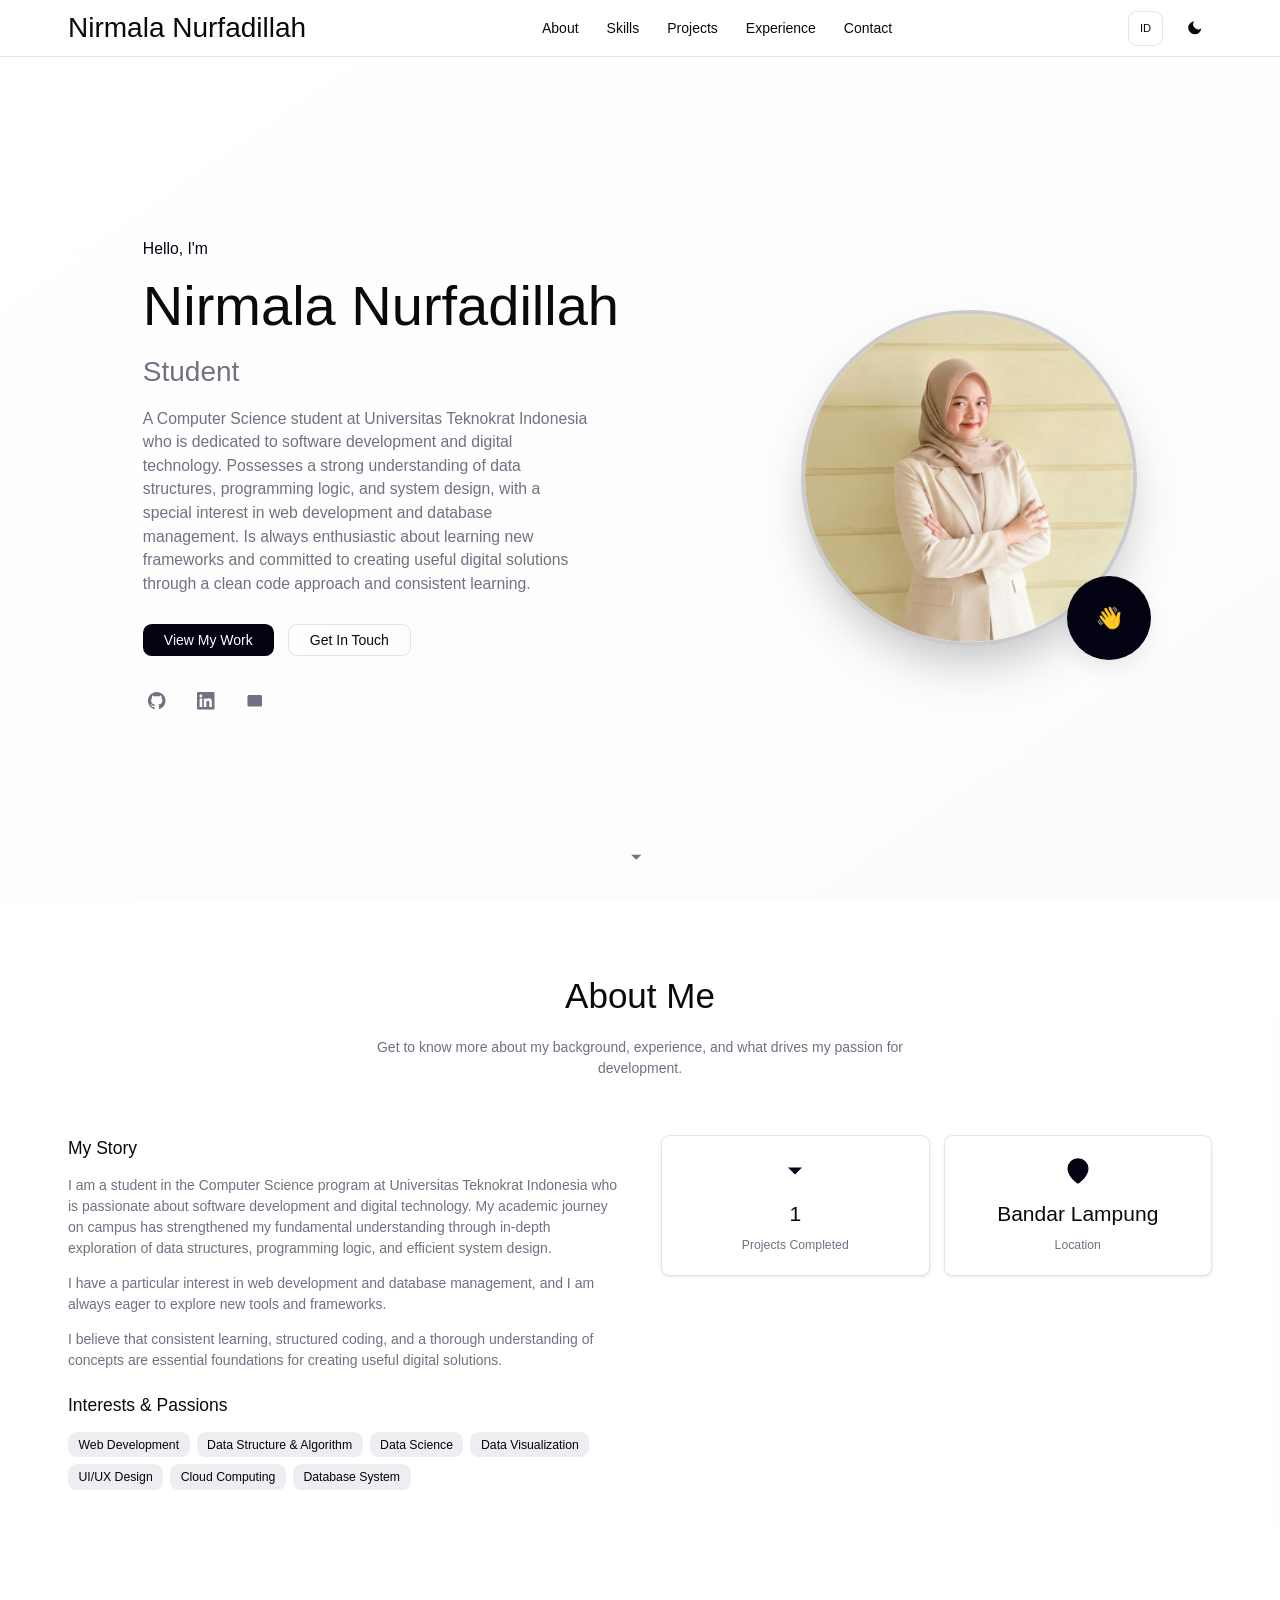
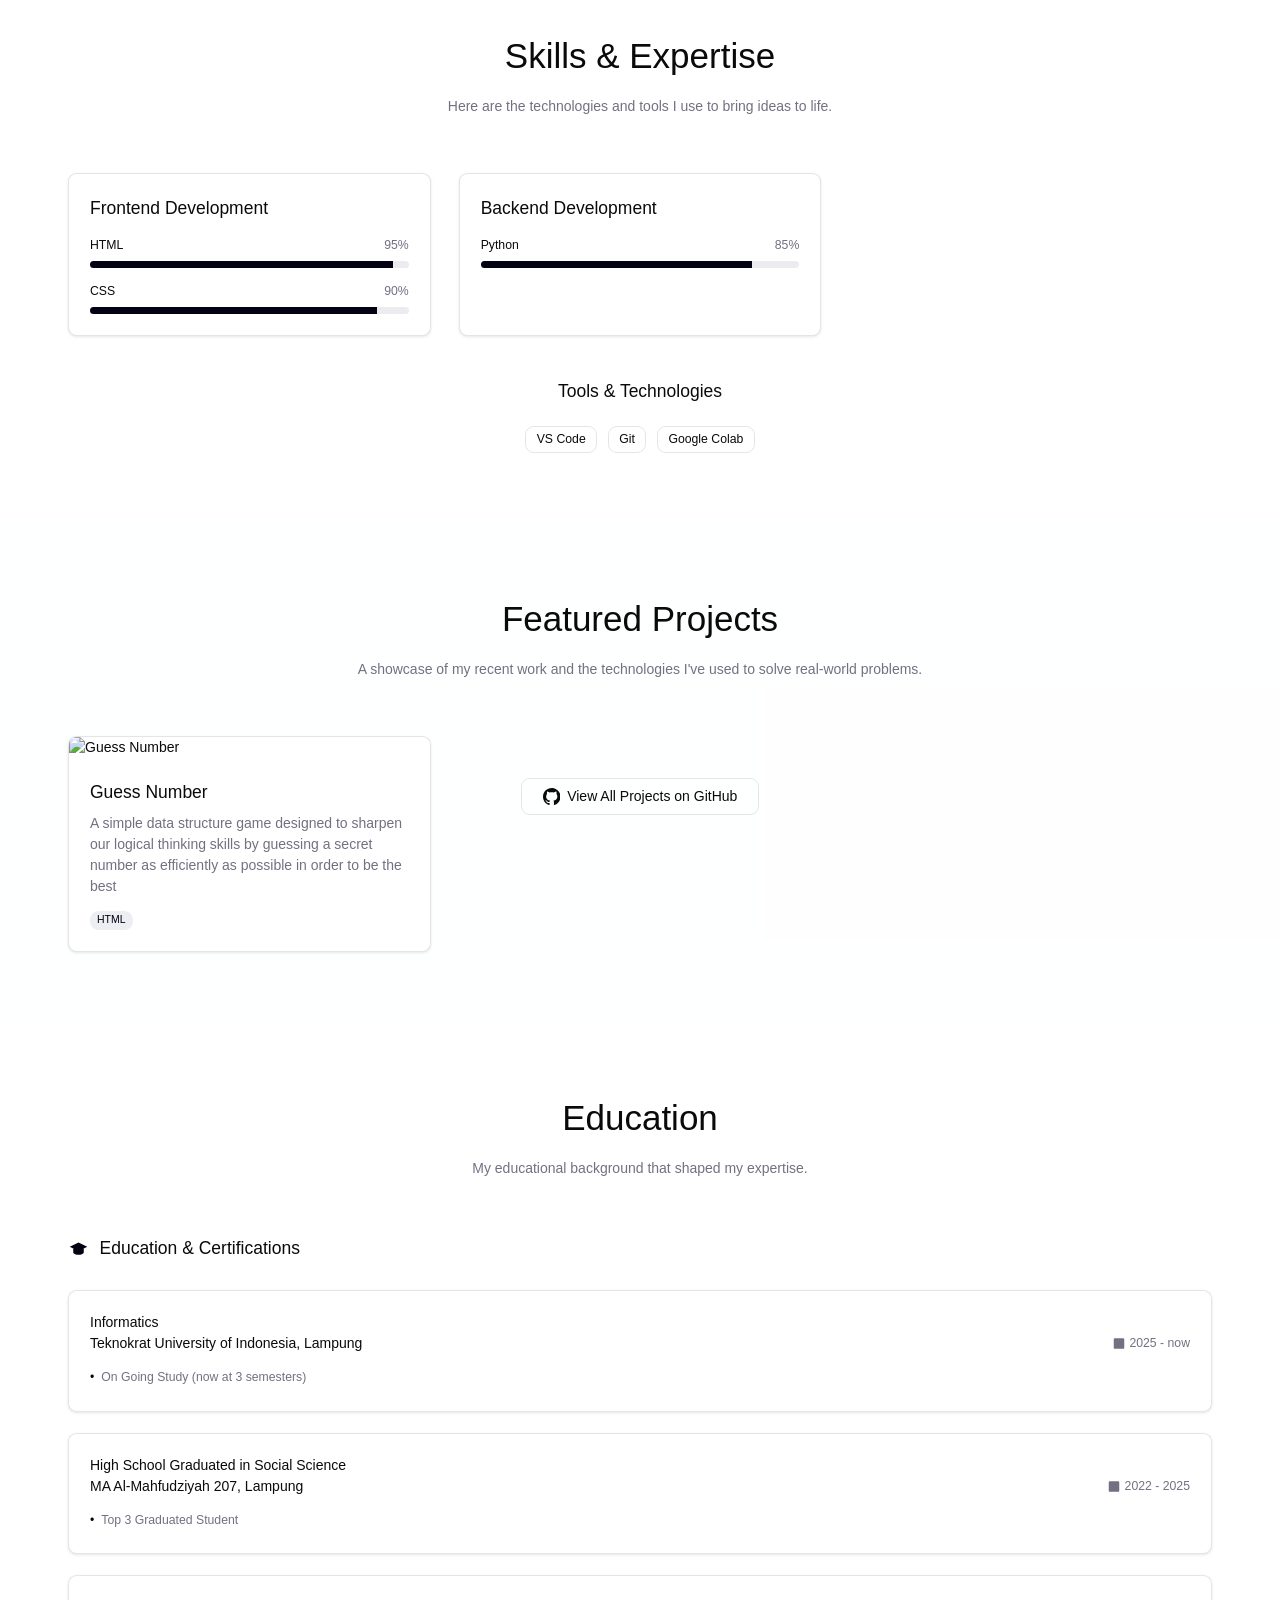
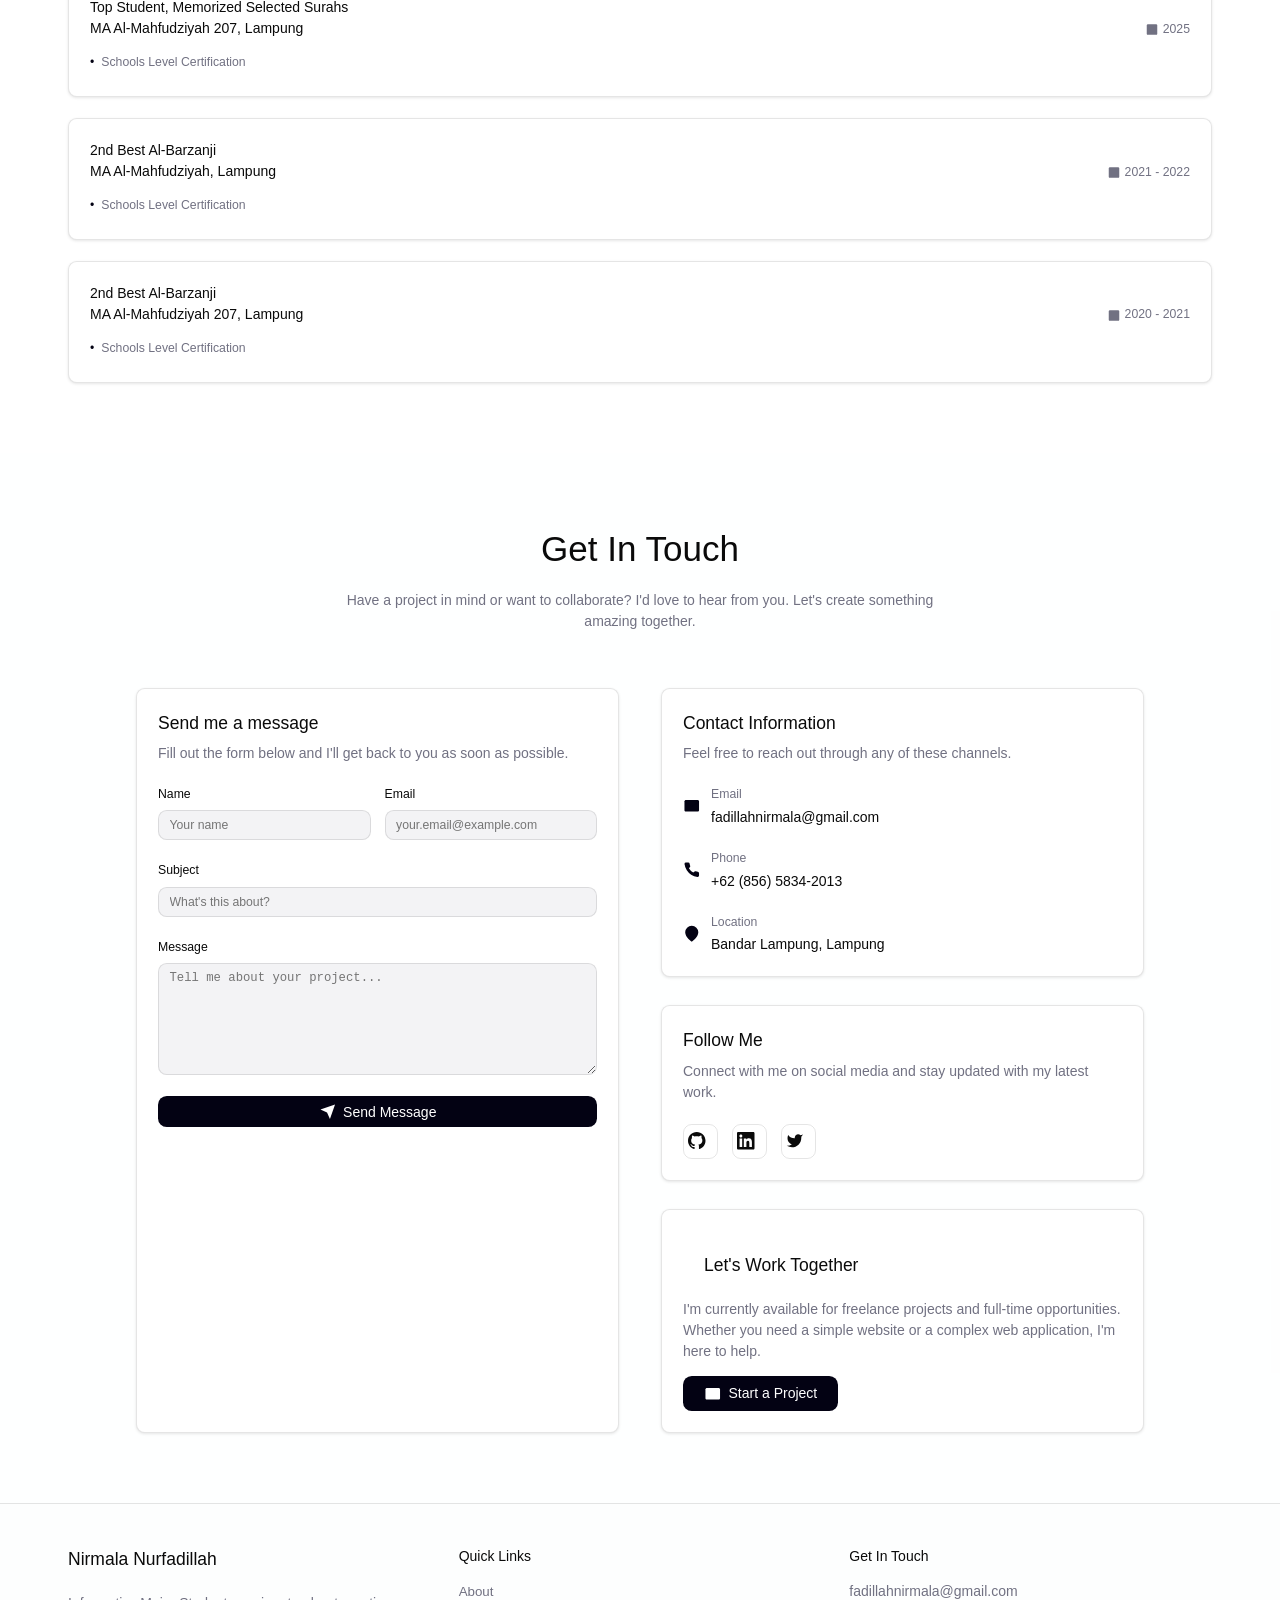
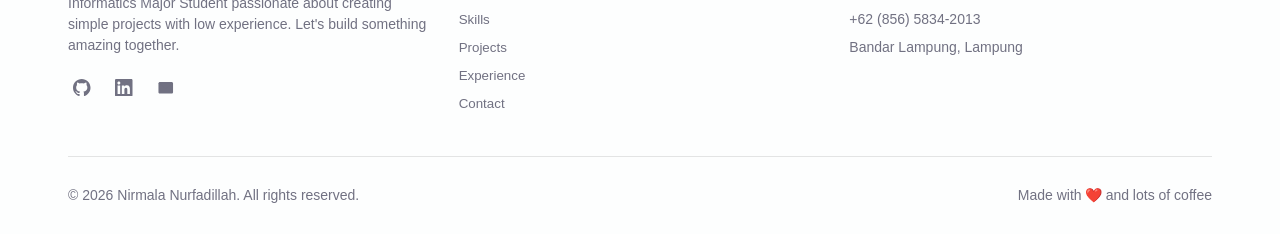
==== commit 0194d37d: "Add files via upload" ====
--- a/index.html
+++ b/index.html
@@ -577,7 +577,7 @@
             <div class="footer-content">
                 <div class="footer-brand">
                     <h3>Nirmala Nurfadillah</h3>
-                    <p data-i18n="footer.brandText">Full Stack Developer passionate about creating exceptional digital experiences. Let's build something amazing together.</p>
+                    <p data-i18n="footer.brandText">Informatics Major Student passionate about creating simple projects with low experience. Let's build something amazing together.</p>
                     <div class="footer-social">
                         <a href="https://github.com/fadillahnirmala/" target="_blank" rel="noopener noreferrer" aria-label="GitHub" class="social-btn">
                             <svg class="icon" fill="currentColor" viewBox="0 0 24 24">
@@ -710,7 +710,7 @@
                 "contact.ctaText": "I'm currently available for freelance projects and full-time opportunities. Whether you need a simple website or a complex web application, I'm here to help.",
                 "contact.startProject": "Start a Project",
 
-                "footer.brandText": "Full Stack Developer passionate about creating exceptional digital experiences. Let's build something amazing together.",
+                "footer.brandText": "Informatics Major Student passionate about creating simple projects with low experience. Let's build something amazing together.",
                 "footer.quickLinks": "Quick Links",
                 "footer.copyrightPrefix": "\u00A9",
                 "footer.rightsReserved": "All rights reserved.",
@@ -753,7 +753,7 @@
                 "skills.subtitle": "Berikut adalah teknologi dan tools yang saya gunakan untuk mewujudkan ide.",
                 "skills.frontend": "Pengembangan Frontend",
                 "skills.backend": "Pengembangan Backend",
-                "skills.tools": "Tools & Teknologi",
+                "skills.tools": "Alat & Teknologi",
 
                 "projects.title": "Proyek Unggulan",
                 "projects.subtitle": "Kumpulan karya terbaru saya beserta teknologi yang digunakan untuk menyelesaikan permasalahan nyata.",
@@ -796,7 +796,7 @@
                 "contact.ctaText": "Saat ini saya tersedia untuk proyek freelance maupun kesempatan kerja penuh waktu. Baik Anda butuh website sederhana maupun aplikasi web yang kompleks, saya siap membantu.",
                 "contact.startProject": "Mulai Proyek",
 
-                "footer.brandText": "Full Stack Developer yang bersemangat menciptakan pengalaman digital yang luar biasa. Mari membangun sesuatu yang luar biasa bersama.",
+                "footer.brandText": "Seorang Mahasiswa Informatika yang bersemangat membangun proyek dengan sedikit pengalaman. Mari membangun sesuatu yang luar biasa bersama.",
                 "footer.quickLinks": "Tautan Cepat",
                 "footer.copyrightPrefix": "\u00A9",
                 "footer.rightsReserved": "Seluruh hak cipta dilindungi.",
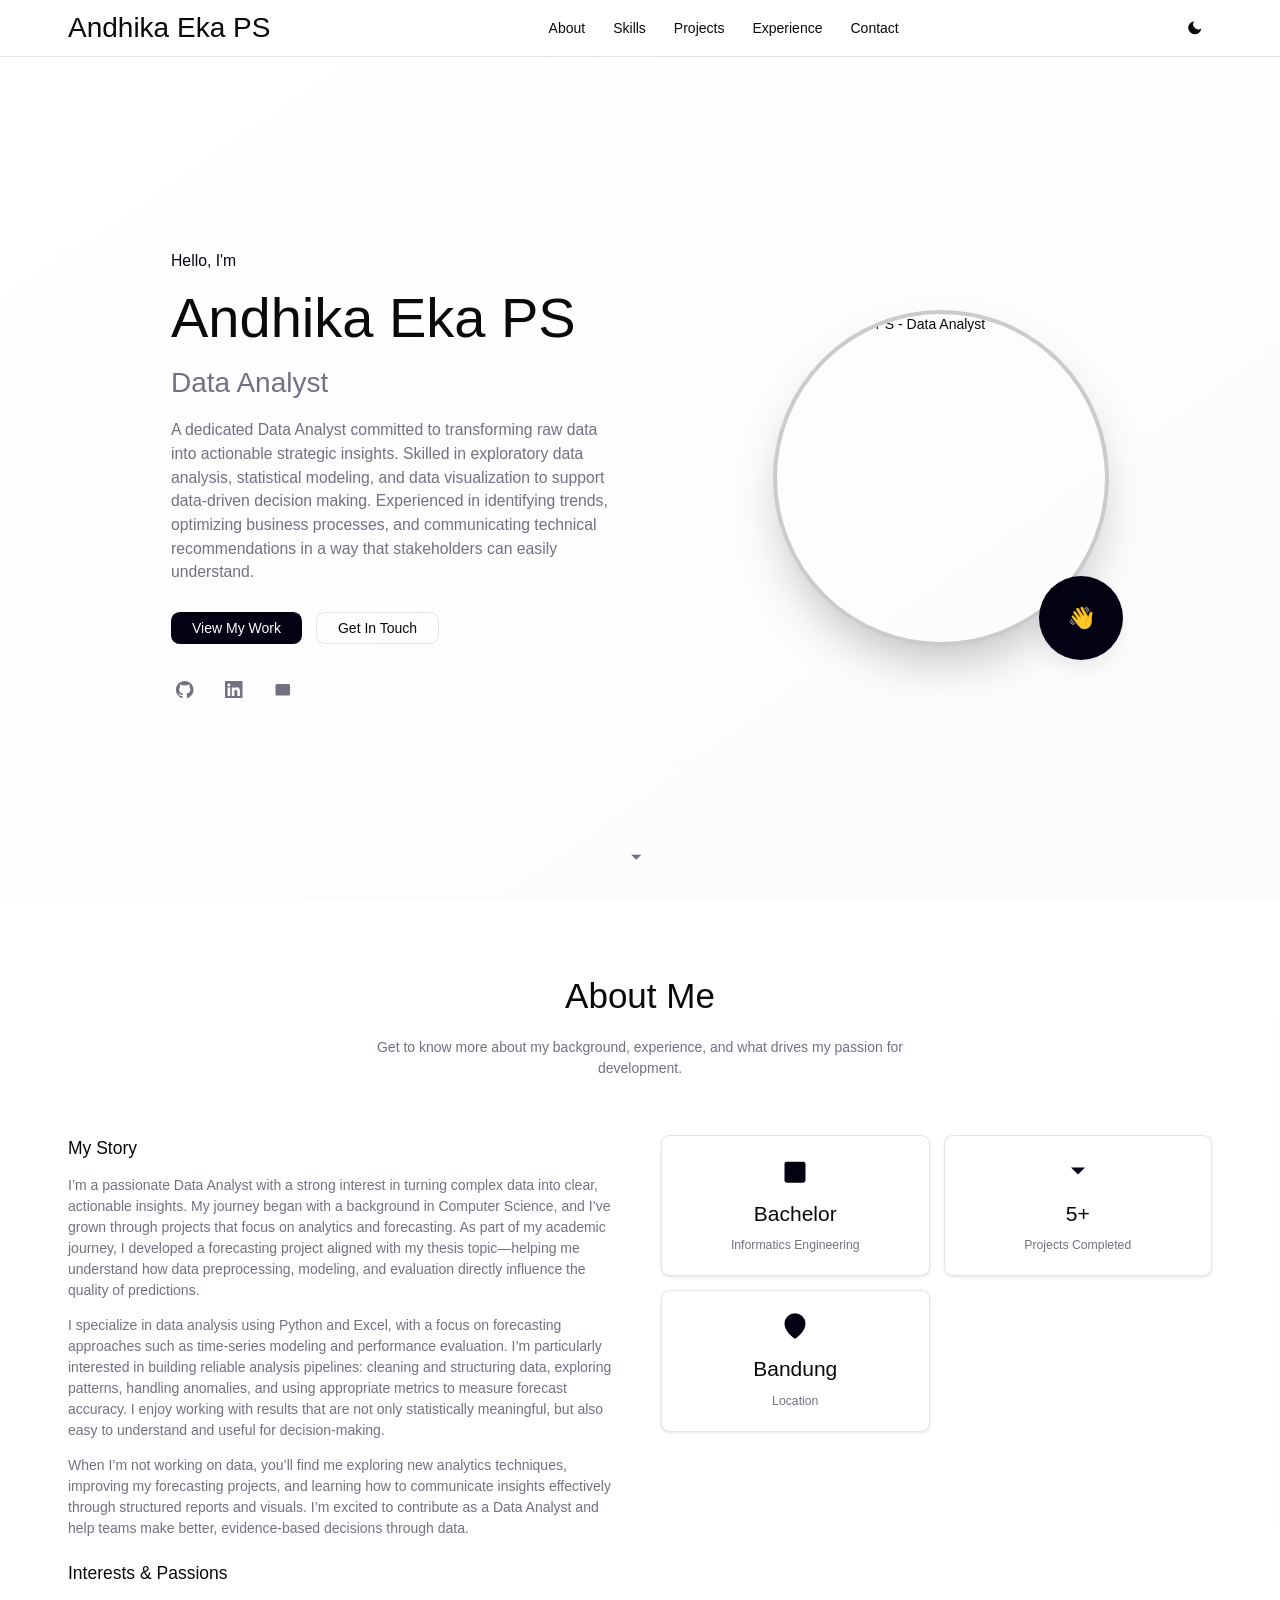
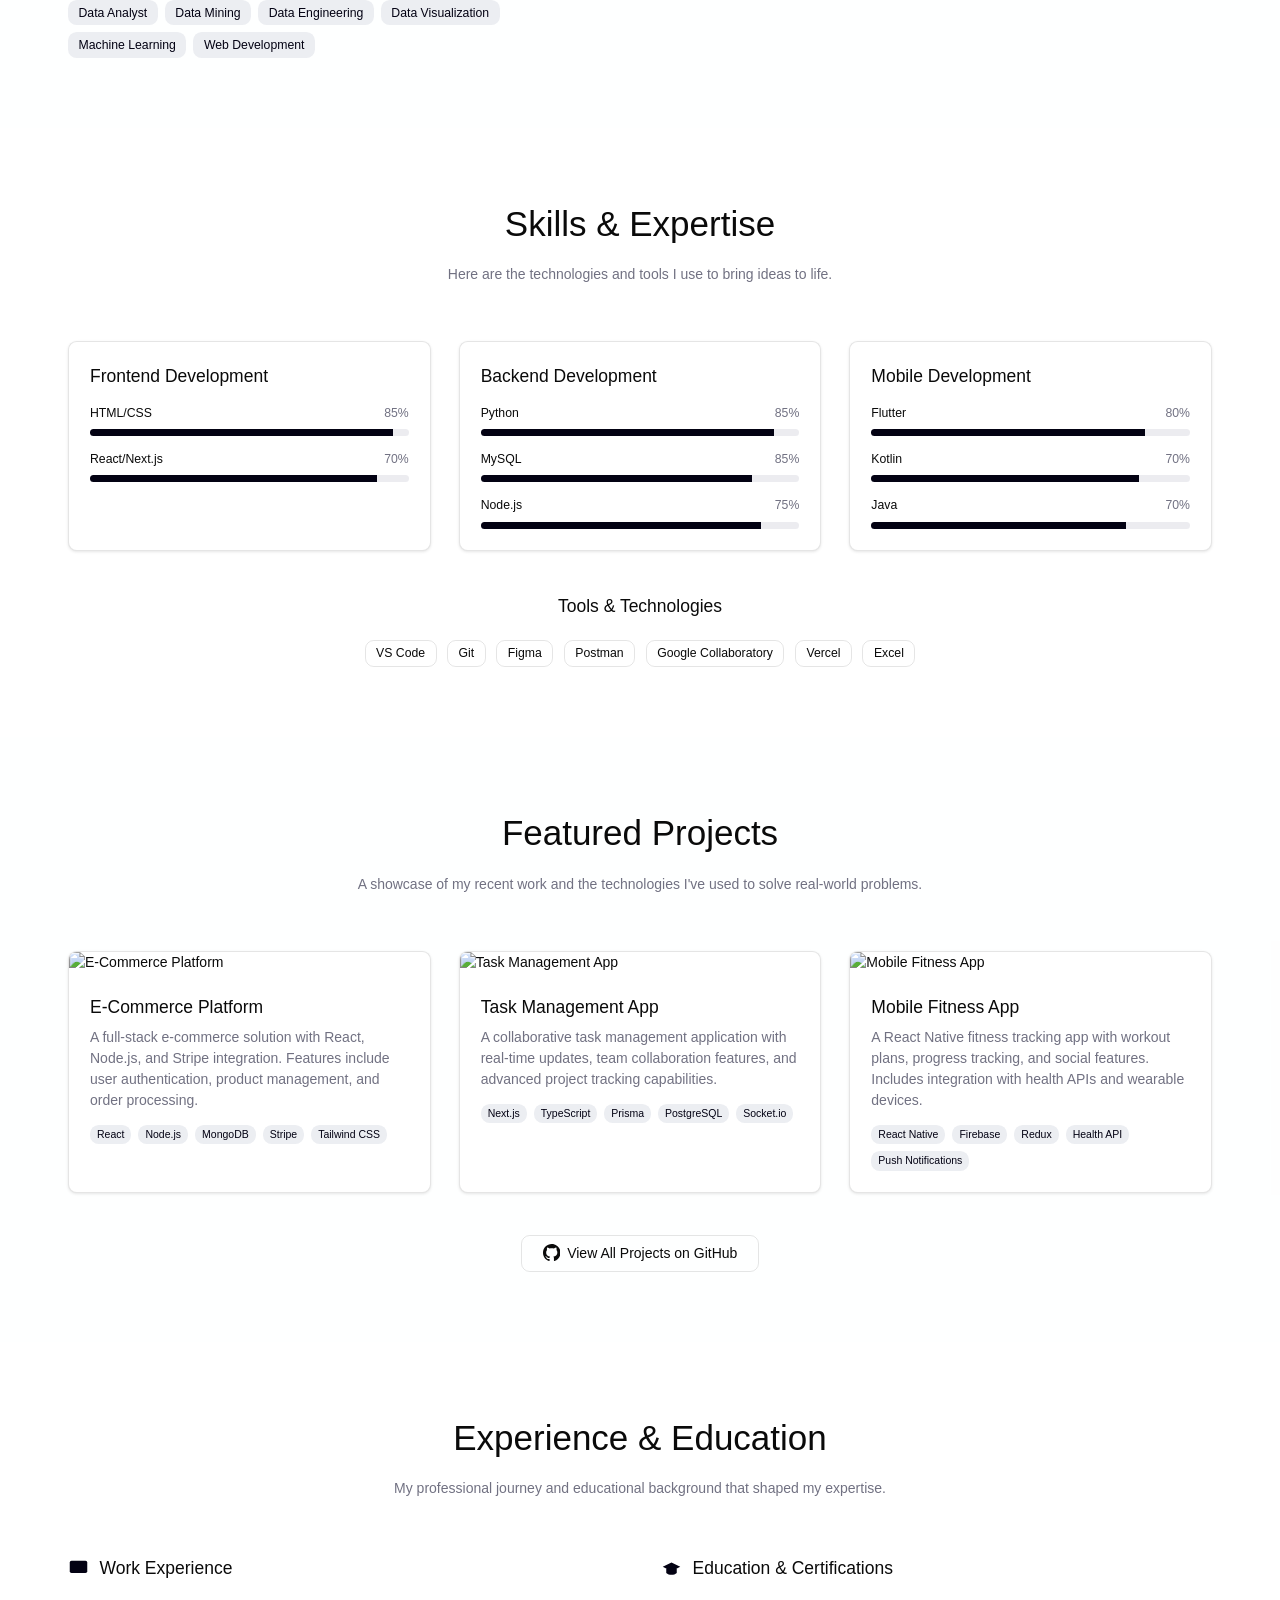
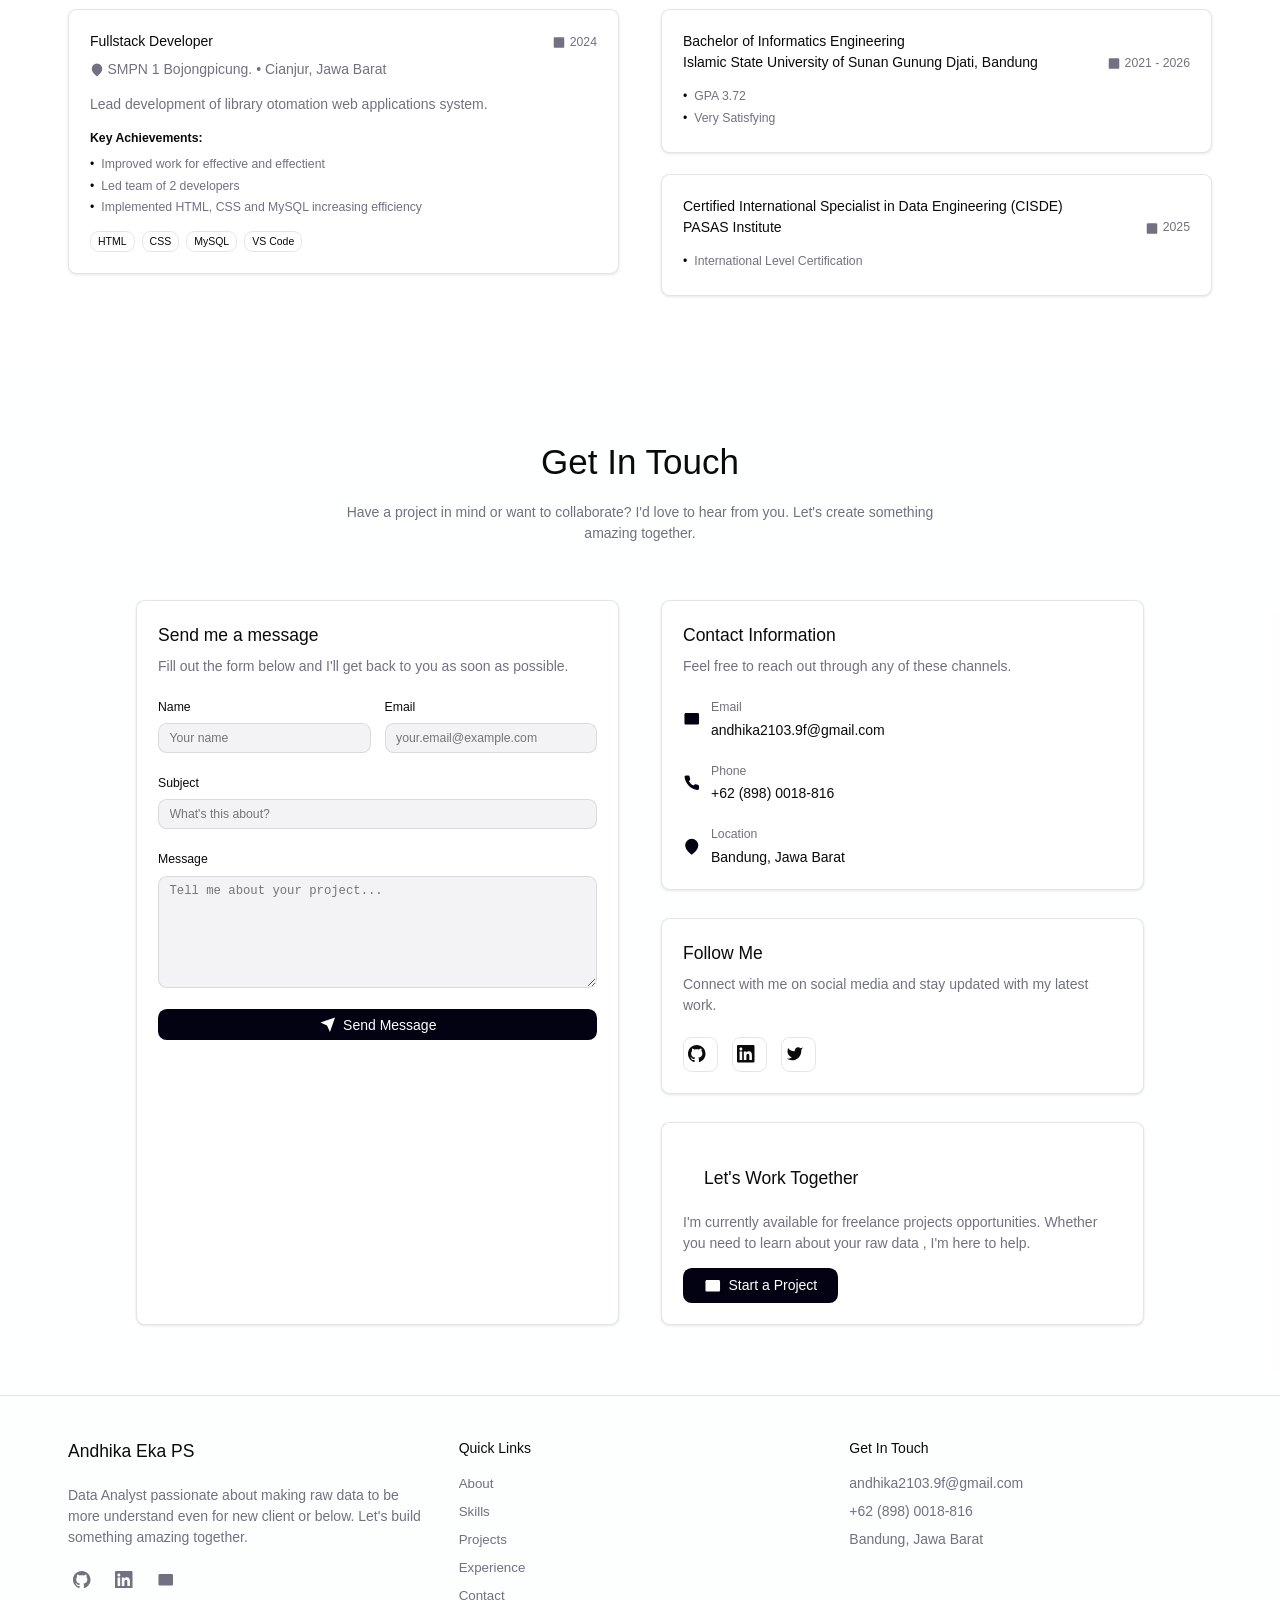
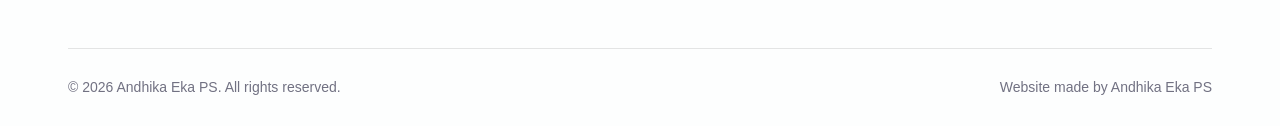
==== commit c37900f7: "Add files via upload" ====
--- a/index.html
+++ b/index.html
@@ -3,7 +3,7 @@
 <head>
     <meta charset="UTF-8">
     <meta name="viewport" content="width=device-width, initial-scale=1.0">
-    <title>Nirmala Nurfadillah - Student</title>
+    <title>Andhika Eka PS - Data Analyst</title>
     <link rel="stylesheet" href="style.css">
 </head>
 <body>
@@ -12,23 +12,19 @@
         <div class="container">
             <div class="header-content">
                 <div class="logo" onclick="scrollToSection('hero')">
-                    <h1>Nirmala Nurfadillah</h1>
+                    <h1>Andhika Eka PS</h1>
                 </div>
 
                 <!-- Desktop Navigation -->
                 <nav class="desktop-nav">
-                    <button onclick="scrollToSection('about')" data-i18n="nav.about">About</button>
-                    <button onclick="scrollToSection('skills')" data-i18n="nav.skills">Skills</button>
-                    <button onclick="scrollToSection('projects')" data-i18n="nav.projects">Projects</button>
-                    <button onclick="scrollToSection('experience')" data-i18n="nav.experience">Experience</button>
-                    <button onclick="scrollToSection('contact')" data-i18n="nav.contact">Contact</button>
+                    <button onclick="scrollToSection('about')">About</button>
+                    <button onclick="scrollToSection('skills')">Skills</button>
+                    <button onclick="scrollToSection('projects')">Projects</button>
+                    <button onclick="scrollToSection('experience')">Experience</button>
+                    <button onclick="scrollToSection('contact')">Contact</button>
                 </nav>
 
                 <div class="header-actions">
-                    <button class="lang-toggle" onclick="toggleLanguage()" aria-label="Switch language">
-                        <span id="langLabel">ID</span>
-                    </button>
-
                     <button class="theme-toggle" onclick="toggleDarkMode()" aria-label="Toggle dark mode">
                         <svg class="sun-icon" fill="currentColor" viewBox="0 0 24 24">
                             <circle cx="12" cy="12" r="5"/>
@@ -63,11 +59,11 @@
             <!-- Mobile Navigation -->
             <div class="mobile-nav">
                 <nav class="mobile-nav-content">
-                    <button onclick="scrollToSection('about')" data-i18n="nav.about">About</button>
-                    <button onclick="scrollToSection('skills')" data-i18n="nav.skills">Skills</button>
-                    <button onclick="scrollToSection('projects')" data-i18n="nav.projects">Projects</button>
-                    <button onclick="scrollToSection('experience')" data-i18n="nav.experience">Experience</button>
-                    <button onclick="scrollToSection('contact')" data-i18n="nav.contact">Contact</button>
+                    <button onclick="scrollToSection('about')">About</button>
+                    <button onclick="scrollToSection('skills')">Skills</button>
+                    <button onclick="scrollToSection('projects')">Projects</button>
+                    <button onclick="scrollToSection('experience')">Experience</button>
+                    <button onclick="scrollToSection('contact')">Contact</button>
                 </nav>
             </div>
         </div>
@@ -80,40 +76,39 @@
                 <div class="hero-grid">
                     <div class="hero-content">
                         <div class="hero-intro">
-                            <p class="greeting" data-i18n="hero.greeting">Hello, I'm</p>
-                            <h1 class="name">Nirmala Nurfadillah</h1>
-                            <h2 class="title" data-i18n="hero.role">Student</h2>
-                            <p class="description" data-i18n="hero.description">
-                                A Computer Science student at Universitas Teknokrat Indonesia who is 
-                                dedicated to software development and digital technology. Possesses a 
-                                strong understanding of data structures, programming logic, and system 
-                                design, with a special interest in web development and database management. 
-                                Is always enthusiastic about learning new frameworks and committed to creating 
-                                useful digital solutions through a clean code approach and consistent learning.
+                            <p class="greeting">Hello, I'm</p>
+                            <h1 class="name">Andhika Eka PS</h1>
+                            <h2 class="title">Data Analyst</h2>
+                            <p class="description">
+                                A dedicated Data Analyst committed to transforming raw data into actionable 
+                                strategic insights. Skilled in exploratory data analysis, statistical modeling, 
+                                and data visualization to support data-driven decision making. Experienced in 
+                                identifying trends, optimizing business processes, and communicating technical 
+                                recommendations in a way that stakeholders can easily understand.
                             </p>
                         </div>
 
                         <div class="hero-buttons">
-                            <button class="btn btn-primary" onclick="scrollToSection('projects')" data-i18n="hero.viewWork">
+                            <button class="btn btn-primary" onclick="scrollToSection('projects')">
                                 View My Work
                             </button>
-                            <button class="btn btn-outline" onclick="scrollToSection('contact')" data-i18n="hero.getInTouch">
+                            <button class="btn btn-outline" onclick="scrollToSection('contact')">
                                 Get In Touch
                             </button>
                         </div>
 
                         <div class="social-links">
-                            <a href="https://github.com/fadillahnirmala/" target="_blank" rel="noopener noreferrer" aria-label="GitHub" class="social-btn">
+                            <a href="https://github.com/AndhikaEkaPS/" target="_blank" rel="noopener noreferrer" aria-label="GitHub" class="social-btn">
                                 <svg class="icon" fill="currentColor" viewBox="0 0 24 24">
                                     <path d="M12 0c-6.626 0-12 5.373-12 12 0 5.302 3.438 9.8 8.207 11.387.599.111.793-.261.793-.577v-2.234c-3.338.726-4.033-1.416-4.033-1.416-.546-1.387-1.333-1.756-1.333-1.756-1.089-.745.083-.729.083-.729 1.205.084 1.839 1.237 1.839 1.237 1.07 1.834 2.807 1.304 3.492.997.107-.775.418-1.305.762-1.604-2.665-.305-5.467-1.334-5.467-5.931 0-1.311.469-2.381 1.236-3.221-.124-.303-.535-1.524.117-3.176 0 0 1.008-.322 3.301 1.23.957-.266 1.983-.399 3.003-.404 1.02.005 2.047.138 3.006.404 2.291-1.552 3.297-1.23 3.297-1.23.653 1.653.242 2.874.118 3.176.77.84 1.235 1.911 1.235 3.221 0 4.609-2.807 5.624-5.479 5.921.43.372.823 1.102.823 2.222v3.293c0 .319.192.694.801.576 4.765-1.589 8.199-6.086 8.199-11.386 0-6.627-5.373-12-12-12z"/>
                                 </svg>
                             </a>
-                            <a href="https://www.linkedin.com/in/nirmala-fadillah-8385233b5/" target="_blank" rel="noopener noreferrer" aria-label="LinkedIn" class="social-btn">
+                            <a href="https://www.linkedin.com/in/andhika21eps" target="_blank" rel="noopener noreferrer" aria-label="LinkedIn" class="social-btn">
                                 <svg class="icon" fill="currentColor" viewBox="0 0 24 24">
                                     <path d="M20.447 20.452h-3.554v-5.569c0-1.328-.027-3.037-1.852-3.037-1.853 0-2.136 1.445-2.136 2.939v5.667H9.351V9h3.414v1.561h.046c.477-.9 1.637-1.85 3.37-1.85 3.601 0 4.267 2.37 4.267 5.455v6.286zM5.337 7.433c-1.144 0-2.063-.926-2.063-2.065 0-1.138.92-2.063 2.063-2.063 1.14 0 2.064.925 2.064 2.063 0 1.139-.925 2.065-2.064 2.065zm1.782 13.019H3.555V9h3.564v11.452zM22.225 0H1.771C.792 0 0 .774 0 1.729v20.542C0 23.227.792 24 1.771 24h20.451C23.2 24 24 23.227 24 22.271V1.729C24 .774 23.2 0 22.222 0h.003z"/>
                                 </svg>
                             </a>
-                            <a href="mailto:fadillahnirmala@gmail.com" aria-label="Email" class="social-btn">
+                            <a href="mailto:andhika2103.9f@gmail.com" aria-label="Email" class="social-btn">
                                 <svg class="icon" fill="currentColor" viewBox="0 0 24 24">
                                     <path d="M4 4h16c1.1 0 2 .9 2 2v12c0 1.1-.9 2-2 2H4c-1.1 0-2-.9-2-2V6c0-1.1.9-2 2-2z"/>
                                     <polyline points="22,6 12,13 2,6"/>
@@ -125,8 +120,8 @@
                     <div class="hero-image">
                         <div class="image-container">
                             <div class="profile-image">
-                                <img src="img/hero.jpeg"
-                                    alt="Nirmala Nurfadillah - Student" 
+                                <img src="dhika.jpg"
+                                    alt="Andhika Eka PS - Data Analyst" 
                                     class="profile-img">
                             </div>
                             <div class="wave-emoji">
@@ -151,61 +146,77 @@
         <section id="about" class="about-section">
             <div class="container">
                 <div class="section-header">
-                    <h2 data-i18n="about.title">About Me</h2>
-                    <p data-i18n="about.subtitle">Get to know more about my background, experience, and what drives my passion for development.</p>
+                    <h2>About Me</h2>
+                    <p>Get to know more about my background, experience, and what drives my passion for development.</p>
                 </div>
 
                 <div class="about-grid">
                     <div class="about-content">
                         <div class="about-story">
-                            <h3 data-i18n="about.storyTitle">My Story</h3>
+                            <h3>My Story</h3>
                             <div class="story-text">
-                                <p data-i18n="about.story1">
-                                    I am a student in the Computer Science program at Universitas Teknokrat Indonesia
-                                    who is passionate about software development and digital technology. My academic journey 
-                                    on campus has strengthened my fundamental understanding through in-depth exploration of
-                                    data structures, programming logic, and efficient system design.
+                                <p>
+                                    I’m a passionate Data Analyst with a strong interest in turning complex data into clear, 
+                                    actionable insights. My journey began with a background in Computer Science, and I’ve grown 
+                                    through projects that focus on analytics and forecasting. As part of my academic journey, 
+                                    I developed a forecasting project aligned with my thesis topic—helping me understand how 
+                                    data preprocessing, modeling, and evaluation directly influence the quality of predictions.
                                 </p>
-                                <p data-i18n="about.story2">
-                                    I have a particular interest in web development and database management, and I am always
-                                    eager to explore new tools and frameworks.
+                                <p>
+                                    I specialize in data analysis using Python and Excel, with a focus on forecasting 
+                                    approaches such as time-series modeling and performance evaluation. I’m particularly 
+                                    interested in building reliable analysis pipelines: cleaning and structuring data, 
+                                    exploring patterns, handling anomalies, and using appropriate metrics to measure 
+                                    forecast accuracy. I enjoy working with results that are not only statistically 
+                                    meaningful, but also easy to understand and useful for decision-making.
                                 </p>
-                                <p data-i18n="about.story3">
-                                    I believe that consistent learning, structured coding, and a thorough understanding
-                                    of concepts are essential foundations for creating useful digital solutions.
+                                <p>
+                                    When I’m not working on data, you’ll find me exploring new analytics techniques, 
+                                    improving my forecasting projects, and learning how to communicate insights effectively 
+                                    through structured reports and visuals. I’m excited to contribute as a Data Analyst and 
+                                    help teams make better, evidence-based decisions through data.
                                 </p>
                             </div>
                         </div>
 
                         <div class="interests-section">
-                            <h3 data-i18n="about.interestsTitle">Interests & Passions</h3>
+                            <h3>Interests & Passions</h3>
                             <div class="interests-tags">
-                                <span class="tag" data-i18n="about.tag1">Web Development</span>
-                                <span class="tag" data-i18n="about.tag2">Data Structure & Algorithm</span>
-                                <span class="tag" data-i18n="about.tag3">Data Science</span>
-                                <span class="tag" data-i18n="about.tag4">Data Visualization</span>
-                                <span class="tag" data-i18n="about.tag5">UI/UX Design</span>
-                                <span class="tag" data-i18n="about.tag6">Cloud Computing</span>
-                                <span class="tag" data-i18n="about.tag7">Database System</span>
+                                <span class="tag">Data Analyst</span>
+                                <span class="tag">Data Mining</span>
+                                <span class="tag">Data Engineering</span>
+                                <span class="tag">Data Visualization</span>
+                                <span class="tag">Machine Learning</span>
+                                <span class="tag">Web Development</span>
                             </div>
                         </div>
                     </div>
 
                     <div class="stats-grid">
+                        <div class="stat-card">
+                            <svg class="stat-icon" fill="currentColor" viewBox="0 0 24 24">
+                                <rect x="3" y="4" width="18" height="18" rx="2" ry="2"/>
+                                <line x1="16" y1="2" x2="16" y2="6"/>
+                                <line x1="8" y1="2" x2="8" y2="6"/>
+                                <line x1="3" y1="10" x2="21" y2="10"/>
+                            </svg>
+                            <p class="stat-value">Bachelor</p>
+                            <p class="stat-label">Informatics Engineering</p>
+                        </div>
                         <div class="stat-card">
                             <svg class="stat-icon" fill="currentColor" viewBox="0 0 24 24">
                                 <path d="M6 9l6 6 6-6"/>
                             </svg>
-                            <p class="stat-value">1</p>
-                            <p class="stat-label" data-i18n="about.statProjects">Projects Completed</p>
+                            <p class="stat-value">5+</p>
+                            <p class="stat-label">Projects Completed</p>
                         </div>
                         <div class="stat-card">
                             <svg class="stat-icon" fill="currentColor" viewBox="0 0 24 24">
                                 <path d="M21 10c0 7-9 13-9 13s-9-6-9-13a9 9 0 0 1 18 0z"/>
                                 <circle cx="12" cy="10" r="3"/>
                             </svg>
-                            <p class="stat-value">Bandar Lampung</p>
-                            <p class="stat-label" data-i18n="about.statLocation">Location</p>
+                            <p class="stat-value">Bandung</p>
+                            <p class="stat-label">Location</p>
                         </div>
                     </div>
                 </div>
@@ -216,19 +227,19 @@
         <section id="skills" class="skills-section">
             <div class="container">
                 <div class="section-header">
-                    <h2 data-i18n="skills.title">Skills & Expertise</h2>
-                    <p data-i18n="skills.subtitle">Here are the technologies and tools I use to bring ideas to life.</p>
+                    <h2>Skills & Expertise</h2>
+                    <p>Here are the technologies and tools I use to bring ideas to life.</p>
                 </div>
 
                 <div class="skills-grid">
                     <div class="skill-category">
                         <div class="skill-card">
-                            <h3 data-i18n="skills.frontend">Frontend Development</h3>
+                            <h3>Frontend Development</h3>
                             <div class="skills-list">
                                 <div class="skill-item">
                                     <div class="skill-header">
-                                        <span>HTML</span>
-                                        <span>95%</span>
+                                        <span>HTML/CSS</span>
+                                        <span>85%</span>
                                     </div>
                                     <div class="progress-bar">
                                         <div class="progress-fill" style="width: 95%"></div>
@@ -236,8 +247,8 @@
                                 </div>
                                 <div class="skill-item">
                                     <div class="skill-header">
-                                        <span>CSS</span>
-                                        <span>90%</span>
+                                        <span>React/Next.js</span>
+                                        <span>70%</span>
                                     </div>
                                     <div class="progress-bar">
                                         <div class="progress-fill" style="width: 90%"></div>
@@ -249,7 +260,7 @@
 
                     <div class="skill-category">
                         <div class="skill-card">
-                            <h3 data-i18n="skills.backend">Backend Development</h3>
+                            <h3>Backend Development</h3>
                             <div class="skills-list">
                                 <div class="skill-item">
                                     <div class="skill-header">
@@ -257,20 +268,77 @@
                                         <span>85%</span>
                                     </div>
                                     <div class="progress-bar">
+                                        <div class="progress-fill" style="width: 92%"></div>
+                                    </div>
+                                </div>
+                                <div class="skill-item">
+                                    <div class="skill-header">
+                                        <span>MySQL</span>
+                                        <span>85%</span>
+                                    </div>
+                                    <div class="progress-bar">
                                         <div class="progress-fill" style="width: 85%"></div>
                                     </div>
                                 </div>
+                                <div class="skill-item">
+                                    <div class="skill-header">
+                                        <span>Node.js</span>
+                                        <span>75%</span>
+                                    </div>
+                                    <div class="progress-bar">
+                                        <div class="progress-fill" style="width: 88%"></div>
+                                    </div>
+                                </div>
+                            </div>
+                        </div>
+                    </div>
+
+                    <div class="skill-category">
+                        <div class="skill-card">
+                            <h3>Mobile Development</h3>
+                            <div class="skills-list">
+                                <div class="skill-item">
+                                    <div class="skill-header">
+                                        <span>Flutter</span>
+                                        <span>80%</span>
+                                    </div>
+                                    <div class="progress-bar">
+                                        <div class="progress-fill" style="width: 86%"></div>
+                                    </div>
+                                </div>
+                                <div class="skill-item">
+                                    <div class="skill-header">
+                                        <span>Kotlin</span>
+                                        <span>70%</span>
+                                    </div>
+                                    <div class="progress-bar">
+                                        <div class="progress-fill" style="width: 84%"></div>
+                                    </div>
+                                </div>
+                                <div class="skill-item">
+                                    <div class="skill-header">
+                                        <span>Java</span>
+                                        <span>70%</span>
+                                    </div>
+                                    <div class="progress-bar">
+                                        <div class="progress-fill" style="width: 80%"></div>
+                                    </div>
+                                </div>
                             </div>
                         </div>
                     </div>
                 </div>
 
                 <div class="tools-section">
-                    <h3 data-i18n="skills.tools">Tools & Technologies</h3>
+                    <h3>Tools & Technologies</h3>
                     <div class="tools-tags">
                         <span class="tool-tag">VS Code</span>
                         <span class="tool-tag">Git</span>
-                        <span class="tool-tag">Google Colab</span>
+                        <span class="tool-tag">Figma</span>
+                        <span class="tool-tag">Postman</span>
+                        <span class="tool-tag">Google Collaboratory</span>
+                        <span class="tool-tag">Vercel</span>
+                        <span class="tool-tag">Excel</span>
                     </div>
                 </div>
             </div>
@@ -280,14 +348,14 @@
         <section id="projects" class="projects-section">
             <div class="container">
                 <div class="section-header">
-                    <h2 data-i18n="projects.title">Featured Projects</h2>
-                    <p data-i18n="projects.subtitle">A showcase of my recent work and the technologies I've used to solve real-world problems.</p>
+                    <h2>Featured Projects</h2>
+                    <p>A showcase of my recent work and the technologies I've used to solve real-world problems.</p>
                 </div>
 
                 <div class="projects-grid">
                     <div class="project-card">
                         <div class="project-image">
-                            <img src="https://images.pexels.com/photos/27219511/pexels-photo-27219511.jpeg" alt="Guess Number" class="project-img">
+                            <img src="https://images.unsplash.com/photo-1658297063569-162817482fb6?crop=entropy&cs=tinysrgb&fit=max&fm=jpg&ixid=M3w3Nzg4Nzd8MHwxfHxlY29tbWVyY2UlMjB3ZWJzaXRlfGVufDF8fHx8MTc1NTQ3ODMxNHww&ixlib=rb-4.1.0&q=80&w=1080" alt="E-Commerce Platform" class="project-img">
                             <div class="project-overlay">
                                 <a href="https://example.com" target="_blank" rel="noopener noreferrer" class="btn btn-sm btn-primary">
                                     <svg class="icon-sm" fill="currentColor" viewBox="0 0 24 24">
@@ -295,45 +363,165 @@
                                         <polyline points="15,3 21,3 21,9"/>
                                         <line x1="10" y1="14" x2="21" y2="3"/>
                                     </svg>
-                                    <span data-i18n="projects.liveDemo">Live Demo</span>
+                                    Live Demo
                                 </a>
-                                <a href="https://github.com/fadillahnirmala/" target="_blank" rel="noopener noreferrer" class="btn btn-sm btn-outline">
+                                <a href="https://github.com/AndhikaEkaPS/" target="_blank" rel="noopener noreferrer" class="btn btn-sm btn-outline">
                                     <svg class="icon-sm" fill="currentColor" viewBox="0 0 24 24">
                                         <path d="M12 0c-6.626 0-12 5.373-12 12 0 5.302 3.438 9.8 8.207 11.387.599.111.793-.261.793-.577v-2.234c-3.338.726-4.033-1.416-4.033-1.416-.546-1.387-1.333-1.756-1.333-1.756-1.089-.745.083-.729.083-.729 1.205.084 1.839 1.237 1.839 1.237 1.07 1.834 2.807 1.304 3.492.997.107-.775.418-1.305.762-1.604-2.665-.305-5.467-1.334-5.467-5.931 0-1.311.469-2.381 1.236-3.221-.124-.303-.535-1.524.117-3.176 0 0 1.008-.322 3.301 1.23.957-.266 1.983-.399 3.003-.404 1.02.005 2.047.138 3.006.404 2.291-1.552 3.297-1.23 3.297-1.23.653 1.653.242 2.874.118 3.176.77.84 1.235 1.911 1.235 3.221 0 4.609-2.807 5.624-5.479 5.921.43.372.823 1.102.823 2.222v3.293c0 .319.192.694.801.576 4.765-1.589 8.199-6.086 8.199-11.386 0-6.627-5.373-12-12-12z"/>
                                     </svg>
-                                    <span data-i18n="projects.code">Code</span>
+                                    Code
                                 </a>
                             </div>
                         </div>
                         <div class="project-content">
-                            <h3>Guess Number</h3>
-                            <p data-i18n="projects.guessNumberDesc">A simple data structure game designed to sharpen our logical thinking 
-                                skills by guessing a secret number as efficiently as possible in order 
-                                to be the best</p>
+                            <h3>E-Commerce Platform</h3>
+                            <p>A full-stack e-commerce solution with React, Node.js, and Stripe integration. Features include user authentication, product management, and order processing.</p>
                             <div class="project-tags">
-                                <span class="tech-tag">HTML</span>
-                            </div>
-                        </div>
-                    </div>
+                                <span class="tech-tag">React</span>
+                                <span class="tech-tag">Node.js</span>
+                                <span class="tech-tag">MongoDB</span>
+                                <span class="tech-tag">Stripe</span>
+                                <span class="tech-tag">Tailwind CSS</span>
+                            </div>
+                        </div>
+                    </div>
+
+                    <div class="project-card">
+                        <div class="project-image">
+                            <img src="https://images.unsplash.com/photo-1554306274-f23873d9a26c?crop=entropy&cs=tinysrgb&fit=max&fm=jpg&ixid=M3w3Nzg4Nzd8MHwxfHNlYXJjaHwxfHx3ZWIlMjBkZXZlbG9wbWVudCUyMHByb2plY3R8ZW58MXx8fHwxNzU1NTgxOTUwfDA&ixlib=rb-4.1.0&q=80&w=1080" alt="Task Management App" class="project-img">
+                            <div class="project-overlay">
+                                <a href="https://example.com" target="_blank" rel="noopener noreferrer" class="btn btn-sm btn-primary">
+                                    <svg class="icon-sm" fill="currentColor" viewBox="0 0 24 24">
+                                        <path d="M18 13v6a2 2 0 0 1-2 2H5a2 2 0 0 1-2-2V8a2 2 0 0 1 2-2h6"/>
+                                        <polyline points="15,3 21,3 21,9"/>
+                                        <line x1="10" y1="14" x2="21" y2="3"/>
+                                    </svg>
+                                    Live Demo
+                                </a>
+                                <a href="https://github.com/AndhikaEkaPS/" target="_blank" rel="noopener noreferrer" class="btn btn-sm btn-outline">
+                                    <svg class="icon-sm" fill="currentColor" viewBox="0 0 24 24">
+                                        <path d="M12 0c-6.626 0-12 5.373-12 12 0 5.302 3.438 9.8 8.207 11.387.599.111.793-.261.793-.577v-2.234c-3.338.726-4.033-1.416-4.033-1.416-.546-1.387-1.333-1.756-1.333-1.756-1.089-.745.083-.729.083-.729 1.205.084 1.839 1.237 1.839 1.237 1.07 1.834 2.807 1.304 3.492.997.107-.775.418-1.305.762-1.604-2.665-.305-5.467-1.334-5.467-5.931 0-1.311.469-2.381 1.236-3.221-.124-.303-.535-1.524.117-3.176 0 0 1.008-.322 3.301 1.23.957-.266 1.983-.399 3.003-.404 1.02.005 2.047.138 3.006.404 2.291-1.552 3.297-1.23 3.297-1.23.653 1.653.242 2.874.118 3.176.77.84 1.235 1.911 1.235 3.221 0 4.609-2.807 5.624-5.479 5.921.43.372.823 1.102.823 2.222v3.293c0 .319.192.694.801.576 4.765-1.589 8.199-6.086 8.199-11.386 0-6.627-5.373-12-12-12z"/>
+                                    </svg>
+                                    Code
+                                </a>
+                            </div>
+                        </div>
+                        <div class="project-content">
+                            <h3>Task Management App</h3>
+                            <p>A collaborative task management application with real-time updates, team collaboration features, and advanced project tracking capabilities.</p>
+                            <div class="project-tags">
+                                <span class="tech-tag">Next.js</span>
+                                <span class="tech-tag">TypeScript</span>
+                                <span class="tech-tag">Prisma</span>
+                                <span class="tech-tag">PostgreSQL</span>
+                                <span class="tech-tag">Socket.io</span>
+                            </div>
+                        </div>
+                    </div>
+
+                    <div class="project-card">
+                        <div class="project-image">
+                            <img src="https://images.unsplash.com/photo-1597740985671-2a8a3b80502e?crop=entropy&cs=tinysrgb&fit=max&fm=jpg&ixid=M3w3Nzg4Nzd8MHwxfHxtb2JpbGUlMjBhcHAlMjBkZXNpZ258ZW58MXx8fHwxNzU1NTE2ODEzfDA&ixlib=rb-4.1.0&q=80&w=1080" alt="Mobile Fitness App" class="project-img">
+                            <div class="project-overlay">
+                                <a href="https://example.com" target="_blank" rel="noopener noreferrer" class="btn btn-sm btn-primary">
+                                    <svg class="icon-sm" fill="currentColor" viewBox="0 0 24 24">
+                                        <path d="M18 13v6a2 2 0 0 1-2 2H5a2 2 0 0 1-2-2V8a2 2 0 0 1 2-2h6"/>
+                                        <polyline points="15,3 21,3 21,9"/>
+                                        <line x1="10" y1="14" x2="21" y2="3"/>
+                                    </svg>
+                                    Live Demo
+                                </a>
+                                <a href="https://github.com/AndhikaEkaPS/" target="_blank" rel="noopener noreferrer" class="btn btn-sm btn-outline">
+                                    <svg class="icon-sm" fill="currentColor" viewBox="0 0 24 24">
+                                        <path d="M12 0c-6.626 0-12 5.373-12 12 0 5.302 3.438 9.8 8.207 11.387.599.111.793-.261.793-.577v-2.234c-3.338.726-4.033-1.416-4.033-1.416-.546-1.387-1.333-1.756-1.333-1.756-1.089-.745.083-.729.083-.729 1.205.084 1.839 1.237 1.839 1.237 1.07 1.834 2.807 1.304 3.492.997.107-.775.418-1.305.762-1.604-2.665-.305-5.467-1.334-5.467-5.931 0-1.311.469-2.381 1.236-3.221-.124-.303-.535-1.524.117-3.176 0 0 1.008-.322 3.301 1.23.957-.266 1.983-.399 3.003-.404 1.02.005 2.047.138 3.006.404 2.291-1.552 3.297-1.23 3.297-1.23.653 1.653.242 2.874.118 3.176.77.84 1.235 1.911 1.235 3.221 0 4.609-2.807 5.624-5.479 5.921.43.372.823 1.102.823 2.222v3.293c0 .319.192.694.801.576 4.765-1.589 8.199-6.086 8.199-11.386 0-6.627-5.373-12-12-12z"/>
+                                    </svg>
+                                    Code
+                                </a>
+                            </div>
+                        </div>
+                        <div class="project-content">
+                            <h3>Mobile Fitness App</h3>
+                            <p>A React Native fitness tracking app with workout plans, progress tracking, and social features. Includes integration with health APIs and wearable devices.</p>
+                            <div class="project-tags">
+                                <span class="tech-tag">React Native</span>
+                                <span class="tech-tag">Firebase</span>
+                                <span class="tech-tag">Redux</span>
+                                <span class="tech-tag">Health API</span>
+                                <span class="tech-tag">Push Notifications</span>
+                            </div>
+                        </div>
+                    </div>
+                </div>
 
                 <div class="projects-cta">
-                    <a href="https://github.com/fadillahnirmala/" target="_blank" rel="noopener noreferrer" class="btn btn-outline">
+                    <a href="https://github.com/AndhikaEkaPS/" target="_blank" rel="noopener noreferrer" class="btn btn-outline">
                         <svg class="icon" fill="currentColor" viewBox="0 0 24 24">
                             <path d="M12 0c-6.626 0-12 5.373-12 12 0 5.302 3.438 9.8 8.207 11.387.599.111.793-.261.793-.577v-2.234c-3.338.726-4.033-1.416-4.033-1.416-.546-1.387-1.333-1.756-1.333-1.756-1.089-.745.083-.729.083-.729 1.205.084 1.839 1.237 1.839 1.237 1.07 1.834 2.807 1.304 3.492.997.107-.775.418-1.305.762-1.604-2.665-.305-5.467-1.334-5.467-5.931 0-1.311.469-2.381 1.236-3.221-.124-.303-.535-1.524.117-3.176 0 0 1.008-.322 3.301 1.23.957-.266 1.983-.399 3.003-.404 1.02.005 2.047.138 3.006.404 2.291-1.552 3.297-1.23 3.297-1.23.653 1.653.242 2.874.118 3.176.77.84 1.235 1.911 1.235 3.221 0 4.609-2.807 5.624-5.479 5.921.43.372.823 1.102.823 2.222v3.293c0 .319.192.694.801.576 4.765-1.589 8.199-6.086 8.199-11.386 0-6.627-5.373-12-12-12z"/>
                         </svg>
-                        <span data-i18n="projects.viewAll">View All Projects on GitHub</span>
+                        View All Projects on GitHub
                     </a>
                 </div>
             </div>
         </section>
 
-        <!-- Education Section -->
+        <!-- Experience Section -->
         <section id="experience" class="experience-section">
             <div class="container">
                 <div class="section-header">
-                    <h2 data-i18n="education.title">Education</h2>
-                    <p data-i18n="education.subtitle">My educational background that shaped my expertise.</p>
-                </div>
+                    <h2>Experience & Education</h2>
+                    <p>My professional journey and educational background that shaped my expertise.</p>
+                </div>
+
+                <div class="experience-grid">
+                    <div class="experience-column">
+                        <div class="column-header">
+                            <svg class="section-icon" fill="currentColor" viewBox="0 0 24 24">
+                                <rect x="2" y="3" width="20" height="14" rx="2" ry="2"/>
+                                <line x1="8" y1="21" x2="16" y2="21"/>
+                                <line x1="12" y1="17" x2="12" y2="21"/>
+                            </svg>
+                            <h3>Work Experience</h3>
+                        </div>
+
+                        <div class="experience-timeline">
+                            <div class="experience-item">
+                                <div class="experience-header">
+                                    <h4>Fullstack Developer</h4>
+                                    <div class="experience-date">
+                                        <svg class="date-icon" fill="currentColor" viewBox="0 0 24 24">
+                                            <rect x="3" y="4" width="18" height="18" rx="2" ry="2"/>
+                                            <line x1="16" y1="2" x2="16" y2="6"/>
+                                            <line x1="8" y1="2" x2="8" y2="6"/>
+                                            <line x1="3" y1="10" x2="21" y2="10"/>
+                                        </svg>
+                                        2024
+                                    </div>
+                                </div>
+                                <div class="company-info">
+                                    <svg class="location-icon" fill="currentColor" viewBox="0 0 24 24">
+                                        <path d="M21 10c0 7-9 13-9 13s-9-6-9-13a9 9 0 0 1 18 0z"/>
+                                        <circle cx="12" cy="10" r="3"/>
+                                    </svg>
+                                    SMPN 1 Bojongpicung. • Cianjur, Jawa Barat
+                                </div>
+                                <p class="job-description">Lead development of library otomation web applications system.</p>
+                                <div class="achievements">
+                                    <h5>Key Achievements:</h5>
+                                    <ul>
+                                        <li>Improved work for effective and effectient</li>
+                                        <li>Led team of 2 developers</li>
+                                        <li>Implemented HTML, CSS and MySQL increasing efficiency</li>
+                                    </ul>
+                                </div>
+                                <div class="experience-tags">
+                                    <span class="exp-tag">HTML</span>
+                                    <span class="exp-tag">CSS</span>
+                                    <span class="exp-tag">MySQL</span>
+                                    <span class="exp-tag">VS Code</span>
+                                </div>
+                            </div>
+                        </div>
+                    </div>
 
                     <div class="education-column">
                         <div class="column-header">
@@ -341,14 +529,14 @@
                                 <path d="M22 10v6M2 10l10-5 10 5-10 5z"/>
                                 <path d="M6 12v5c3 3 9 3 12 0v-5"/>
                             </svg>
-                            <h3 data-i18n="education.columnTitle">Education & Certifications</h3>
+                            <h3>Education & Certifications</h3>
                         </div>
 
                         <div class="education-timeline">
                             <div class="education-item">
-                                <h4 data-i18n="education.item1.title">Informatics</h4>
+                                <h4>Bachelor of Informatics Engineering</h4>
                                 <div class="education-details">
-                                    <span>Teknokrat University of Indonesia, Lampung</span>
+                                    <span>Islamic State University of Sunan Gunung Djati, Bandung</span>
                                     <span class="education-date">
                                         <svg class="date-icon" fill="currentColor" viewBox="0 0 24 24">
                                             <rect x="3" y="4" width="18" height="18" rx="2" ry="2"/>
@@ -356,38 +544,19 @@
                                             <line x1="8" y1="2" x2="8" y2="6"/>
                                             <line x1="3" y1="10" x2="21" y2="10"/>
                                         </svg>
-                                        <span data-i18n="education.item1.date">2025 - now</span>
+                                        2021 - 2026
                                     </span>
                                 </div>
                                 <ul class="education-achievements">
-                                    <li data-i18n="education.item1.achievement">On Going Study (now at 3 semesters)</li>
+                                    <li>GPA 3.72</li>
+                                    <li>Very Satisfying</li>
                                 </ul>
                             </div>
 
-                            <div class="education-timeline">
                             <div class="education-item">
-                                <h4 data-i18n="education.item2.title">High School Graduated in Social Science</h4>
+                                <h4>Certified International Specialist in Data Engineering (CISDE)</h4>
                                 <div class="education-details">
-                                    <span>MA Al-Mahfudziyah 207, Lampung</span>
-                                    <span class="education-date">
-                                        <svg class="date-icon" fill="currentColor" viewBox="0 0 24 24">
-                                            <rect x="3" y="4" width="18" height="18" rx="2" ry="2"/>
-                                            <line x1="16" y1="2" x2="16" y2="6"/>
-                                            <line x1="8" y1="2" x2="8" y2="6"/>
-                                            <line x1="3" y1="10" x2="21" y2="10"/>
-                                        </svg>
-                                        2022 - 2025
-                                    </span>
-                                </div>
-                                <ul class="education-achievements">
-                                    <li data-i18n="education.item2.achievement">Top 3 Graduated Student</li>
-                                </ul>
-                            </div>
-
-                            <div class="education-item">
-                                <h4 data-i18n="education.item3.title">Top Student, Memorized Selected Surahs</h4>
-                                <div class="education-details">
-                                    <span>MA Al-Mahfudziyah 207, Lampung</span>
+                                    <span>PASAS Institute</span>
                                     <span class="education-date">
                                         <svg class="date-icon" fill="currentColor" viewBox="0 0 24 24">
                                             <rect x="3" y="4" width="18" height="18" rx="2" ry="2"/>
@@ -399,45 +568,7 @@
                                     </span>
                                 </div>
                                 <ul class="education-achievements">
-                                    <li data-i18n="education.certLevel">Schools Level Certification</li>
-                                </ul>
-                            </div>
-
-                            <div class="education-item">
-                                <h4 data-i18n="education.item4.title">2nd Best Al-Barzanji</h4>
-                                <div class="education-details">
-                                    <span>MA Al-Mahfudziyah, Lampung</span>
-                                    <span class="education-date">
-                                        <svg class="date-icon" fill="currentColor" viewBox="0 0 24 24">
-                                            <rect x="3" y="4" width="18" height="18" rx="2" ry="2"/>
-                                            <line x1="16" y1="2" x2="16" y2="6"/>
-                                            <line x1="8" y1="2" x2="8" y2="6"/>
-                                            <line x1="3" y1="10" x2="21" y2="10"/>
-                                        </svg>
-                                        2021 - 2022
-                                    </span>
-                                </div>
-                                <ul class="education-achievements">
-                                    <li data-i18n="education.certLevel">Schools Level Certification</li>
-                                </ul>
-                            </div>
-
-                            <div class="education-item">
-                                <h4 data-i18n="education.item5.title">2nd Best Al-Barzanji</h4>
-                                <div class="education-details">
-                                    <span>MA Al-Mahfudziyah 207, Lampung</span>
-                                    <span class="education-date">
-                                        <svg class="date-icon" fill="currentColor" viewBox="0 0 24 24">
-                                            <rect x="3" y="4" width="18" height="18" rx="2" ry="2"/>
-                                            <line x1="16" y1="2" x2="16" y2="6"/>
-                                            <line x1="8" y1="2" x2="8" y2="6"/>
-                                            <line x1="3" y1="10" x2="21" y2="10"/>
-                                        </svg>
-                                        2020 - 2021
-                                    </span>
-                                </div>
-                                <ul class="education-achievements">
-                                    <li data-i18n="education.certLevel">Schools Level Certification</li>
+                                    <li>International Level Certification</li>
                                 </ul>
                             </div>
                         </div>
@@ -450,41 +581,41 @@
         <section id="contact" class="contact-section">
             <div class="container">
                 <div class="section-header">
-                    <h2 data-i18n="contact.title">Get In Touch</h2>
-                    <p data-i18n="contact.subtitle">Have a project in mind or want to collaborate? I'd love to hear from you. Let's create something amazing together.</p>
+                    <h2>Get In Touch</h2>
+                    <p>Have a project in mind or want to collaborate? I'd love to hear from you. Let's create something amazing together.</p>
                 </div>
 
                 <div class="contact-grid">
                     <div class="contact-form-card">
                         <div class="form-header">
-                            <h3 data-i18n="contact.formTitle">Send me a message</h3>
-                            <p data-i18n="contact.formSubtitle">Fill out the form below and I'll get back to you as soon as possible.</p>
+                            <h3>Send me a message</h3>
+                            <p>Fill out the form below and I'll get back to you as soon as possible.</p>
                         </div>
                         <form class="contact-form" onsubmit="handleFormSubmit(event)">
                             <div class="form-row">
                                 <div class="form-group">
-                                    <label for="name" data-i18n="contact.name">Name</label>
-                                    <input type="text" id="name" name="name" placeholder="Your name" data-i18n-placeholder="contact.namePlaceholder" required>
+                                    <label for="name">Name</label>
+                                    <input type="text" id="name" name="name" placeholder="Your name" required>
                                 </div>
                                 <div class="form-group">
-                                    <label for="email" data-i18n="contact.email">Email</label>
+                                    <label for="email">Email</label>
                                     <input type="email" id="email" name="email" placeholder="your.email@example.com" required>
                                 </div>
                             </div>
                             <div class="form-group">
-                                <label for="subject" data-i18n="contact.subject">Subject</label>
-                                <input type="text" id="subject" name="subject" placeholder="What's this about?" data-i18n-placeholder="contact.subjectPlaceholder" required>
+                                <label for="subject">Subject</label>
+                                <input type="text" id="subject" name="subject" placeholder="What's this about?" required>
                             </div>
                             <div class="form-group">
-                                <label for="message" data-i18n="contact.message">Message</label>
-                                <textarea id="message" name="message" placeholder="Tell me about your project..." data-i18n-placeholder="contact.messagePlaceholder" required></textarea>
+                                <label for="message">Message</label>
+                                <textarea id="message" name="message" placeholder="Tell me about your project..." required></textarea>
                             </div>
                             <button type="submit" class="btn btn-primary btn-full">
                                 <svg class="icon" fill="currentColor" viewBox="0 0 24 24">
                                     <line x1="22" y1="2" x2="11" y2="13"/>
                                     <polygon points="22,2 15,22 11,13 2,9 22,2"/>
                                 </svg>
-                                <span data-i18n="contact.sendMessage">Send Message</span>
+                                Send Message
                             </button>
                         </form>
                     </div>
@@ -492,8 +623,8 @@
                     <div class="contact-info">
                         <div class="contact-info-card">
                             <div class="contact-info-header">
-                                <h3 data-i18n="contact.infoTitle">Contact Information</h3>
-                                <p data-i18n="contact.infoSubtitle">Feel free to reach out through any of these channels.</p>
+                                <h3>Contact Information</h3>
+                                <p>Feel free to reach out through any of these channels.</p>
                             </div>
                             <div class="contact-methods">
                                 <div class="contact-method">
@@ -502,8 +633,8 @@
                                         <polyline points="22,6 12,13 2,6"/>
                                     </svg>
                                     <div>
-                                        <p class="contact-label" data-i18n="contact.email">Email</p>
-                                        <a href="mailto:fadillahnirmala@gmail.com">fadillahnirmala@gmail.com</a>
+                                        <p class="contact-label">Email</p>
+                                        <a href="mailto:andhika2103.9f@gmail.com">andhika2103.9f@gmail.com</a>
                                     </div>
                                 </div>
                                 <div class="contact-method">
@@ -511,8 +642,8 @@
                                         <path d="M22 16.92v3a2 2 0 0 1-2.18 2 19.79 19.79 0 0 1-8.63-3.07 19.5 19.5 0 0 1-6-6 19.79 19.79 0 0 1-3.07-8.67A2 2 0 0 1 4.11 2h3a2 2 0 0 1 2 1.72 12.84 12.84 0 0 0 .7 2.81 2 2 0 0 1-.45 2.11L8.09 9.91a16 16 0 0 0 6 6l1.27-1.27a2 2 0 0 1 2.11-.45 12.84 12.84 0 0 0 2.81.7A2 2 0 0 1 22 16.92z"/>
                                     </svg>
                                     <div>
-                                        <p class="contact-label" data-i18n="contact.phone">Phone</p>
-                                        <a href="tel:+6285658342013">+62 (856) 5834-2013</a>
+                                        <p class="contact-label">Phone</p>
+                                        <a href="tel:+628980018816">+62 (898) 0018-816</a>
                                     </div>
                                 </div>
                                 <div class="contact-method">
@@ -521,8 +652,8 @@
                                         <circle cx="12" cy="10" r="3"/>
                                     </svg>
                                     <div>
-                                        <p class="contact-label" data-i18n="about.statLocation">Location</p>
-                                        <p>Bandar Lampung, Lampung</p>
+                                        <p class="contact-label">Location</p>
+                                        <p>Bandung, Jawa Barat</p>
                                     </div>
                                 </div>
                             </div>
@@ -530,21 +661,21 @@
 
                         <div class="social-card">
                             <div class="social-header">
-                                <h3 data-i18n="contact.followTitle">Follow Me</h3>
-                                <p data-i18n="contact.followSubtitle">Connect with me on social media and stay updated with my latest work.</p>
+                                <h3>Follow Me</h3>
+                                <p>Connect with me on social media and stay updated with my latest work.</p>
                             </div>
                             <div class="social-buttons">
-                                <a href="https://github.com/fadillahnirmala/" target="_blank" rel="noopener noreferrer" aria-label="GitHub" class="social-btn-outline">
+                                <a href="https://github.com/AndhikaEkaPS/" target="_blank" rel="noopener noreferrer" aria-label="GitHub" class="social-btn-outline">
                                     <svg class="icon" fill="currentColor" viewBox="0 0 24 24">
                                         <path d="M12 0c-6.626 0-12 5.373-12 12 0 5.302 3.438 9.8 8.207 11.387.599.111.793-.261.793-.577v-2.234c-3.338.726-4.033-1.416-4.033-1.416-.546-1.387-1.333-1.756-1.333-1.756-1.089-.745.083-.729.083-.729 1.205.084 1.839 1.237 1.839 1.237 1.07 1.834 2.807 1.304 3.492.997.107-.775.418-1.305.762-1.604-2.665-.305-5.467-1.334-5.467-5.931 0-1.311.469-2.381 1.236-3.221-.124-.303-.535-1.524.117-3.176 0 0 1.008-.322 3.301 1.23.957-.266 1.983-.399 3.003-.404 1.02.005 2.047.138 3.006.404 2.291-1.552 3.297-1.23 3.297-1.23.653 1.653.242 2.874.118 3.176.77.84 1.235 1.911 1.235 3.221 0 4.609-2.807 5.624-5.479 5.921.43.372.823 1.102.823 2.222v3.293c0 .319.192.694.801.576 4.765-1.589 8.199-6.086 8.199-11.386 0-6.627-5.373-12-12-12z"/>
                                     </svg>
                                 </a>
-                                <a href="https://www.linkedin.com/in/nirmala-fadillah-8385233b5/" target="_blank" rel="noopener noreferrer" aria-label="LinkedIn" class="social-btn-outline">
+                                <a href="https://www.linkedin.com/in/andhika21eps" target="_blank" rel="noopener noreferrer" aria-label="LinkedIn" class="social-btn-outline">
                                     <svg class="icon" fill="currentColor" viewBox="0 0 24 24">
                                         <path d="M20.447 20.452h-3.554v-5.569c0-1.328-.027-3.037-1.852-3.037-1.853 0-2.136 1.445-2.136 2.939v5.667H9.351V9h3.414v1.561h.046c.477-.9 1.637-1.85 3.37-1.85 3.601 0 4.267 2.37 4.267 5.455v6.286zM5.337 7.433c-1.144 0-2.063-.926-2.063-2.065 0-1.138.92-2.063 2.063-2.063 1.14 0 2.064.925 2.064 2.063 0 1.139-.925 2.065-2.064 2.065zm1.782 13.019H3.555V9h3.564v11.452zM22.225 0H1.771C.792 0 0 .774 0 1.729v20.542C0 23.227.792 24 1.771 24h20.451C23.2 24 24 23.227 24 22.271V1.729C24 .774 23.2 0 22.222 0h.003z"/>
                                     </svg>
                                 </a>
-                                <a href="https://instagram.com/nyyr07" target="_blank" rel="noopener noreferrer" aria-label="Instagram" class="social-btn-outline">
+                                <a href="https://instagram.com/andh0103" target="_blank" rel="noopener noreferrer" aria-label="Instagram" class="social-btn-outline">
                                     <svg class="icon" fill="currentColor" viewBox="0 0 24 24">
                                         <path d="M23 3a10.9 10.9 0 01-3.14 1.53 4.48 4.48 0 00-7.86 3v1A10.66 10.66 0 013 4s-4 9 5 13a11.64 11.64 0 01-7 2c9 5 20 0 20-11.5a4.5 4.5 0 00-.08-.83A7.72 7.72 0 0023 3z"/>
                                     </svg>
@@ -554,15 +685,15 @@
 
                         <div class="cta-card">
                             <div class="cta-header">
-                                <h3 data-i18n="contact.ctaTitle">Let's Work Together</h3>
-                            </div>
-                            <p data-i18n="contact.ctaText">I'm currently available for freelance projects and full-time opportunities. Whether you need a simple website or a complex web application, I'm here to help.</p>
-                            <a href="mailto:fadillahnirmala@gmail.com" class="btn btn-primary">
+                                <h3>Let's Work Together</h3>
+                            </div>
+                            <p>I'm currently available for freelance projects opportunities. Whether you need to learn about your raw data , I'm here to help.</p>
+                            <a href="mailto:andhika2103.9f@gmail.com" class="btn btn-primary">
                                 <svg class="icon" fill="currentColor" viewBox="0 0 24 24">
                                     <path d="M4 4h16c1.1 0 2 .9 2 2v12c0 1.1-.9 2-2 2H4c-1.1 0-2-.9-2-2V6c0-1.1.9-2 2-2z"/>
                                     <polyline points="22,6 12,13 2,6"/>
                                 </svg>
-                                <span data-i18n="contact.startProject">Start a Project</span>
+                                Start a Project
                             </a>
                         </div>
                     </div>
@@ -576,20 +707,21 @@
         <div class="container">
             <div class="footer-content">
                 <div class="footer-brand">
-                    <h3>Nirmala Nurfadillah</h3>
-                    <p data-i18n="footer.brandText">Informatics Major Student passionate about creating simple projects with low experience. Let's build something amazing together.</p>
+                    <h3>Andhika Eka PS</h3>
+                    <p>Data Analyst passionate about making raw data to be more understand even for new 
+                        client or below. Let's build something amazing together.</p>
                     <div class="footer-social">
-                        <a href="https://github.com/fadillahnirmala/" target="_blank" rel="noopener noreferrer" aria-label="GitHub" class="social-btn">
+                        <a href="https://github.com/AndhikaEkaPS/" target="_blank" rel="noopener noreferrer" aria-label="GitHub" class="social-btn">
                             <svg class="icon" fill="currentColor" viewBox="0 0 24 24">
                                 <path d="M12 0c-6.626 0-12 5.373-12 12 0 5.302 3.438 9.8 8.207 11.387.599.111.793-.261.793-.577v-2.234c-3.338.726-4.033-1.416-4.033-1.416-.546-1.387-1.333-1.756-1.333-1.756-1.089-.745.083-.729.083-.729 1.205.084 1.839 1.237 1.839 1.237 1.07 1.834 2.807 1.304 3.492.997.107-.775.418-1.305.762-1.604-2.665-.305-5.467-1.334-5.467-5.931 0-1.311.469-2.381 1.236-3.221-.124-.303-.535-1.524.117-3.176 0 0 1.008-.322 3.301 1.23.957-.266 1.983-.399 3.003-.404 1.02.005 2.047.138 3.006.404 2.291-1.552 3.297-1.23 3.297-1.23.653 1.653.242 2.874.118 3.176.77.84 1.235 1.911 1.235 3.221 0 4.609-2.807 5.624-5.479 5.921.43.372.823 1.102.823 2.222v3.293c0 .319.192.694.801.576 4.765-1.589 8.199-6.086 8.199-11.386 0-6.627-5.373-12-12-12z"/>
                             </svg>
                         </a>
-                        <a href="https://www.linkedin.com/in/nirmala-fadillah-8385233b5/" target="_blank" rel="noopener noreferrer" aria-label="LinkedIn" class="social-btn">
+                        <a href="https://www.linkedin.com/in/andhika21eps" target="_blank" rel="noopener noreferrer" aria-label="LinkedIn" class="social-btn">
                             <svg class="icon" fill="currentColor" viewBox="0 0 24 24">
                                 <path d="M20.447 20.452h-3.554v-5.569c0-1.328-.027-3.037-1.852-3.037-1.853 0-2.136 1.445-2.136 2.939v5.667H9.351V9h3.414v1.561h.046c.477-.9 1.637-1.85 3.37-1.85 3.601 0 4.267 2.37 4.267 5.455v6.286zM5.337 7.433c-1.144 0-2.063-.926-2.063-2.065 0-1.138.92-2.063 2.063-2.063 1.14 0 2.064.925 2.064 2.063 0 1.139-.925 2.065-2.064 2.065zm1.782 13.019H3.555V9h3.564v11.452zM22.225 0H1.771C.792 0 0 .774 0 1.729v20.542C0 23.227.792 24 1.771 24h20.451C23.2 24 24 23.227 24 22.271V1.729C24 .774 23.2 0 22.222 0h.003z"/>
                             </svg>
                         </a>
-                        <a href="mailto:fadillahnirmala@gmail.com" aria-label="Email" class="social-btn">
+                        <a href="mailto:andhika2103.9f@gmail.com" aria-label="Email" class="social-btn">
                             <svg class="icon" fill="currentColor" viewBox="0 0 24 24">
                                 <path d="M4 4h16c1.1 0 2 .9 2 2v12c0 1.1-.9 2-2 2H4c-1.1 0-2-.9-2-2V6c0-1.1.9-2 2-2z"/>
                                 <polyline points="22,6 12,13 2,6"/>
@@ -599,31 +731,31 @@
                 </div>
 
                 <div class="footer-links">
-                    <h4 data-i18n="footer.quickLinks">Quick Links</h4>
+                    <h4>Quick Links</h4>
                     <ul>
-                        <li><button onclick="scrollToSection('about')" data-i18n="nav.about">About</button></li>
-                        <li><button onclick="scrollToSection('skills')" data-i18n="nav.skills">Skills</button></li>
-                        <li><button onclick="scrollToSection('projects')" data-i18n="nav.projects">Projects</button></li>
-                        <li><button onclick="scrollToSection('experience')" data-i18n="nav.experience">Experience</button></li>
-                        <li><button onclick="scrollToSection('contact')" data-i18n="nav.contact">Contact</button></li>
+                        <li><button onclick="scrollToSection('about')">About</button></li>
+                        <li><button onclick="scrollToSection('skills')">Skills</button></li>
+                        <li><button onclick="scrollToSection('projects')">Projects</button></li>
+                        <li><button onclick="scrollToSection('experience')">Experience</button></li>
+                        <li><button onclick="scrollToSection('contact')">Contact</button></li>
                     </ul>
                 </div>
 
                 <div class="footer-contact">
-                    <h4 data-i18n="contact.title">Get In Touch</h4>
+                    <h4>Get In Touch</h4>
                     <div class="footer-contact-info">
-                        <p><a href="mailto:fadillahnirmala@gmail.com">fadillahnirmala@gmail.com</a></p>
-                        <p><a href="tel:+6285658342013">+62 (856) 5834-2013</a></p>
-                        <p>Bandar Lampung, Lampung</p>
+                        <p><a href="mailto:andhika2103.9f@gmail.com">andhika2103.9f@gmail.com</a></p>
+                        <p><a href="tel:+628980018816">+62 (898) 0018-816</a></p>
+                        <p>Bandung, Jawa Barat</p>
                     </div>
                 </div>
             </div>
 
             <div class="footer-bottom">
                 <div class="footer-bottom-content">
-                    <p><span data-i18n="footer.copyrightPrefix">&copy;</span> <span id="currentYear"></span> Nirmala Nurfadillah. <span data-i18n="footer.rightsReserved">All rights reserved.</span></p>
+                    <p>&copy; <span id="currentYear"></span> Andhika Eka PS. All rights reserved.</p>
                     <p class="footer-love">
-                        <span data-i18n="footer.madeWith">Made with</span> <span class="heart">❤️</span> <span data-i18n="footer.andCoffee">and lots of coffee</span>
+                        Website made by Andhika Eka PS
                     </p>
                 </div>
             </div>
@@ -631,228 +763,6 @@
     </footer>
 
     <script>
-        // ===== Translations (EN / ID) =====
-        const translations = {
-            en: {
-                "nav.about": "About",
-                "nav.skills": "Skills",
-                "nav.projects": "Projects",
-                "nav.experience": "Experience",
-                "nav.contact": "Contact",
-
-                "hero.greeting": "Hello, I'm",
-                "hero.role": "Student",
-                "hero.description": "A Computer Science student at Universitas Teknokrat Indonesia who is dedicated to software development and digital technology. Possesses a strong understanding of data structures, programming logic, and system design, with a special interest in web development and database management. Is always enthusiastic about learning new frameworks and committed to creating useful digital solutions through a clean code approach and consistent learning.",
-                "hero.viewWork": "View My Work",
-                "hero.getInTouch": "Get In Touch",
-
-                "about.title": "About Me",
-                "about.subtitle": "Get to know more about my background, experience, and what drives my passion for development.",
-                "about.storyTitle": "My Story",
-                "about.story1": "I am a student in the Computer Science program at Universitas Teknokrat Indonesia who is passionate about software development and digital technology. My academic journey on campus has strengthened my fundamental understanding through in-depth exploration of data structures, programming logic, and efficient system design.",
-                "about.story2": "I have a particular interest in web development and database management, and I am always eager to explore new tools and frameworks.",
-                "about.story3": "I believe that consistent learning, structured coding, and a thorough understanding of concepts are essential foundations for creating useful digital solutions.",
-                "about.interestsTitle": "Interests & Passions",
-                "about.tag1": "Web Development",
-                "about.tag2": "Data Structure & Algorithm",
-                "about.tag3": "Data Science",
-                "about.tag4": "Data Visualization",
-                "about.tag5": "UI/UX Design",
-                "about.tag6": "Cloud Computing",
-                "about.tag7": "Database System",
-                "about.statProjects": "Projects Completed",
-                "about.statLocation": "Location",
-
-                "skills.title": "Skills & Expertise",
-                "skills.subtitle": "Here are the technologies and tools I use to bring ideas to life.",
-                "skills.frontend": "Frontend Development",
-                "skills.backend": "Backend Development",
-                "skills.tools": "Tools & Technologies",
-
-                "projects.title": "Featured Projects",
-                "projects.subtitle": "A showcase of my recent work and the technologies I've used to solve real-world problems.",
-                "projects.liveDemo": "Live Demo",
-                "projects.code": "Code",
-                "projects.guessNumberDesc": "A simple data structure game designed to sharpen our logical thinking skills by guessing a secret number as efficiently as possible in order to be the best",
-                "projects.viewAll": "View All Projects on GitHub",
-
-                "education.title": "Education",
-                "education.subtitle": "My educational background that shaped my expertise.",
-                "education.columnTitle": "Education & Certifications",
-                "education.item1.title": "Informatics",
-                "education.item1.date": "2025 - now",
-                "education.item1.achievement": "On Going Study (now at 3 semesters)",
-                "education.item2.title": "High School Graduated in Social Science",
-                "education.item2.achievement": "Top 3 Graduated Student",
-                "education.item3.title": "Top Student, Memorized Selected Surahs",
-                "education.item4.title": "2nd Best Al-Barzanji",
-                "education.item5.title": "2nd Best Al-Barzanji",
-                "education.certLevel": "Schools Level Certification",
-
-                "contact.title": "Get In Touch",
-                "contact.subtitle": "Have a project in mind or want to collaborate? I'd love to hear from you. Let's create something amazing together.",
-                "contact.formTitle": "Send me a message",
-                "contact.formSubtitle": "Fill out the form below and I'll get back to you as soon as possible.",
-                "contact.name": "Name",
-                "contact.namePlaceholder": "Your name",
-                "contact.email": "Email",
-                "contact.subject": "Subject",
-                "contact.subjectPlaceholder": "What's this about?",
-                "contact.message": "Message",
-                "contact.messagePlaceholder": "Tell me about your project...",
-                "contact.sendMessage": "Send Message",
-                "contact.infoTitle": "Contact Information",
-                "contact.infoSubtitle": "Feel free to reach out through any of these channels.",
-                "contact.phone": "Phone",
-                "contact.followTitle": "Follow Me",
-                "contact.followSubtitle": "Connect with me on social media and stay updated with my latest work.",
-                "contact.ctaTitle": "Let's Work Together",
-                "contact.ctaText": "I'm currently available for freelance projects and full-time opportunities. Whether you need a simple website or a complex web application, I'm here to help.",
-                "contact.startProject": "Start a Project",
-
-                "footer.brandText": "Informatics Major Student passionate about creating simple projects with low experience. Let's build something amazing together.",
-                "footer.quickLinks": "Quick Links",
-                "footer.copyrightPrefix": "\u00A9",
-                "footer.rightsReserved": "All rights reserved.",
-                "footer.madeWith": "Made with",
-                "footer.andCoffee": "and lots of coffee",
-
-                "form.thankYou": "Thank you for your message! I'll get back to you soon."
-            },
-            id: {
-                "nav.about": "Tentang",
-                "nav.skills": "Keahlian",
-                "nav.projects": "Proyek",
-                "nav.experience": "Pendidikan",
-                "nav.contact": "Kontak",
-
-                "hero.greeting": "Halo, saya",
-                "hero.role": "Mahasiswa",
-                "hero.description": "Mahasiswa Ilmu Komputer di Universitas Teknokrat Indonesia yang berdedikasi pada pengembangan perangkat lunak dan teknologi digital. Memiliki pemahaman yang kuat tentang struktur data, logika pemrograman, dan desain sistem, dengan minat khusus pada pengembangan web dan manajemen basis data. Selalu antusias mempelajari framework baru dan berkomitmen menciptakan solusi digital yang bermanfaat melalui pendekatan clean code dan pembelajaran yang konsisten.",
-                "hero.viewWork": "Lihat Karya Saya",
-                "hero.getInTouch": "Hubungi Saya",
-
-                "about.title": "Tentang Saya",
-                "about.subtitle": "Kenali lebih jauh latar belakang, pengalaman, dan apa yang mendorong passion saya dalam pengembangan perangkat lunak.",
-                "about.storyTitle": "Cerita Saya",
-                "about.story1": "Saya adalah mahasiswa program studi Ilmu Komputer di Universitas Teknokrat Indonesia yang bersemangat dalam pengembangan perangkat lunak dan teknologi digital. Perjalanan akademik saya di kampus telah memperkuat pemahaman dasar saya melalui eksplorasi mendalam terhadap struktur data, logika pemrograman, dan desain sistem yang efisien.",
-                "about.story2": "Saya memiliki minat khusus pada pengembangan web dan manajemen basis data, serta selalu antusias mengeksplorasi tools dan framework baru.",
-                "about.story3": "Saya percaya bahwa pembelajaran yang konsisten, penulisan kode yang terstruktur, dan pemahaman konsep yang mendalam adalah fondasi penting untuk menciptakan solusi digital yang bermanfaat.",
-                "about.interestsTitle": "Minat & Ketertarikan",
-                "about.tag1": "Pengembangan Web",
-                "about.tag2": "Struktur Data & Algoritma",
-                "about.tag3": "Data Science",
-                "about.tag4": "Visualisasi Data",
-                "about.tag5": "Desain UI/UX",
-                "about.tag6": "Cloud Computing",
-                "about.tag7": "Sistem Basis Data",
-                "about.statProjects": "Proyek Selesai",
-                "about.statLocation": "Lokasi",
-
-                "skills.title": "Keahlian & Kompetensi",
-                "skills.subtitle": "Berikut adalah teknologi dan tools yang saya gunakan untuk mewujudkan ide.",
-                "skills.frontend": "Pengembangan Frontend",
-                "skills.backend": "Pengembangan Backend",
-                "skills.tools": "Alat & Teknologi",
-
-                "projects.title": "Proyek Unggulan",
-                "projects.subtitle": "Kumpulan karya terbaru saya beserta teknologi yang digunakan untuk menyelesaikan permasalahan nyata.",
-                "projects.liveDemo": "Demo Langsung",
-                "projects.code": "Kode",
-                "projects.guessNumberDesc": "Sebuah permainan struktur data sederhana yang dirancang untuk mengasah kemampuan berpikir logis dengan menebak angka rahasia seefisien mungkin agar menjadi yang terbaik",
-                "projects.viewAll": "Lihat Semua Proyek di GitHub",
-
-                "education.title": "Pendidikan",
-                "education.subtitle": "Latar belakang pendidikan saya yang membentuk keahlian saya.",
-                "education.columnTitle": "Pendidikan & Sertifikasi",
-                "education.item1.title": "Informatika",
-                "education.item1.date": "2025 - sekarang",
-                "education.item1.achievement": "Sedang Menempuh Studi (saat ini semester 3)",
-                "education.item2.title": "Lulusan SMA Jurusan Ilmu Sosial",
-                "education.item2.achievement": "Lulusan Terbaik ke-3",
-                "education.item3.title": "Siswa Berprestasi, Penghafal Surah Pilihan",
-                "education.item4.title": "Juara 2 Al-Barzanji",
-                "education.item5.title": "Juara 2 Al-Barzanji",
-                "education.certLevel": "Sertifikasi Tingkat Sekolah",
-
-                "contact.title": "Hubungi Saya",
-                "contact.subtitle": "Punya proyek yang ingin didiskusikan atau ingin berkolaborasi? Saya senang mendengar dari Anda. Mari ciptakan sesuatu yang luar biasa bersama.",
-                "contact.formTitle": "Kirim pesan untuk saya",
-                "contact.formSubtitle": "Isi formulir di bawah ini dan saya akan segera menghubungi Anda kembali.",
-                "contact.name": "Nama",
-                "contact.namePlaceholder": "Nama Anda",
-                "contact.email": "Email",
-                "contact.subject": "Subjek",
-                "contact.subjectPlaceholder": "Ini tentang apa?",
-                "contact.message": "Pesan",
-                "contact.messagePlaceholder": "Ceritakan tentang proyek Anda...",
-                "contact.sendMessage": "Kirim Pesan",
-                "contact.infoTitle": "Informasi Kontak",
-                "contact.infoSubtitle": "Jangan ragu untuk menghubungi saya melalui salah satu kanal berikut.",
-                "contact.phone": "Telepon",
-                "contact.followTitle": "Ikuti Saya",
-                "contact.followSubtitle": "Terhubung dengan saya di media sosial dan dapatkan info terbaru tentang karya saya.",
-                "contact.ctaTitle": "Mari Bekerja Sama",
-                "contact.ctaText": "Saat ini saya tersedia untuk proyek freelance maupun kesempatan kerja penuh waktu. Baik Anda butuh website sederhana maupun aplikasi web yang kompleks, saya siap membantu.",
-                "contact.startProject": "Mulai Proyek",
-
-                "footer.brandText": "Seorang Mahasiswa Informatika yang bersemangat membangun proyek dengan sedikit pengalaman. Mari membangun sesuatu yang luar biasa bersama.",
-                "footer.quickLinks": "Tautan Cepat",
-                "footer.copyrightPrefix": "\u00A9",
-                "footer.rightsReserved": "Seluruh hak cipta dilindungi.",
-                "footer.madeWith": "Dibuat dengan",
-                "footer.andCoffee": "dan banyak kopi",
-
-                "form.thankYou": "Terima kasih atas pesan Anda! Saya akan segera menghubungi Anda kembali."
-            }
-        };
-
-        // Determine initial language: saved preference, else browser language, else English
-        function getInitialLanguage() {
-            try {
-                const saved = localStorage.getItem('site-lang');
-                if (saved === 'en' || saved === 'id') return saved;
-            } catch (e) {}
-            const browserLang = (navigator.language || 'en').toLowerCase();
-            return browserLang.startsWith('id') ? 'id' : 'en';
-        }
-
-        let currentLang = getInitialLanguage();
-
-        function applyTranslations(lang) {
-            const dict = translations[lang] || translations.en;
-
-            document.querySelectorAll('[data-i18n]').forEach(el => {
-                const key = el.getAttribute('data-i18n');
-                if (dict[key] !== undefined) {
-                    el.textContent = dict[key];
-                }
-            });
-
-            document.querySelectorAll('[data-i18n-placeholder]').forEach(el => {
-                const key = el.getAttribute('data-i18n-placeholder');
-                if (dict[key] !== undefined) {
-                    el.setAttribute('placeholder', dict[key]);
-                }
-            });
-
-            document.documentElement.setAttribute('lang', lang);
-
-            const langLabel = document.getElementById('langLabel');
-            if (langLabel) {
-                langLabel.textContent = lang === 'en' ? 'ID' : 'EN';
-            }
-
-            try {
-                localStorage.setItem('site-lang', lang);
-            } catch (e) {}
-        }
-
-        function toggleLanguage() {
-            currentLang = currentLang === 'en' ? 'id' : 'en';
-            applyTranslations(currentLang);
-        }
-
         // Set current year
         document.getElementById('currentYear').textContent = new Date().getFullYear();
 
@@ -915,8 +825,7 @@
             const data = Object.fromEntries(formData);
             
             console.log('Form submitted:', data);
-            const dict = translations[currentLang] || translations.en;
-            alert(dict['form.thankYou']);
+            alert("Thank you for your message! I'll get back to you soon.");
             event.target.reset();
         }
 
@@ -933,9 +842,6 @@
                 sunIcon.style.display = 'none';
                 moonIcon.style.display = 'block';
             }
-
-            // Initialize language
-            applyTranslations(currentLang);
         });
     </script>
 </body>
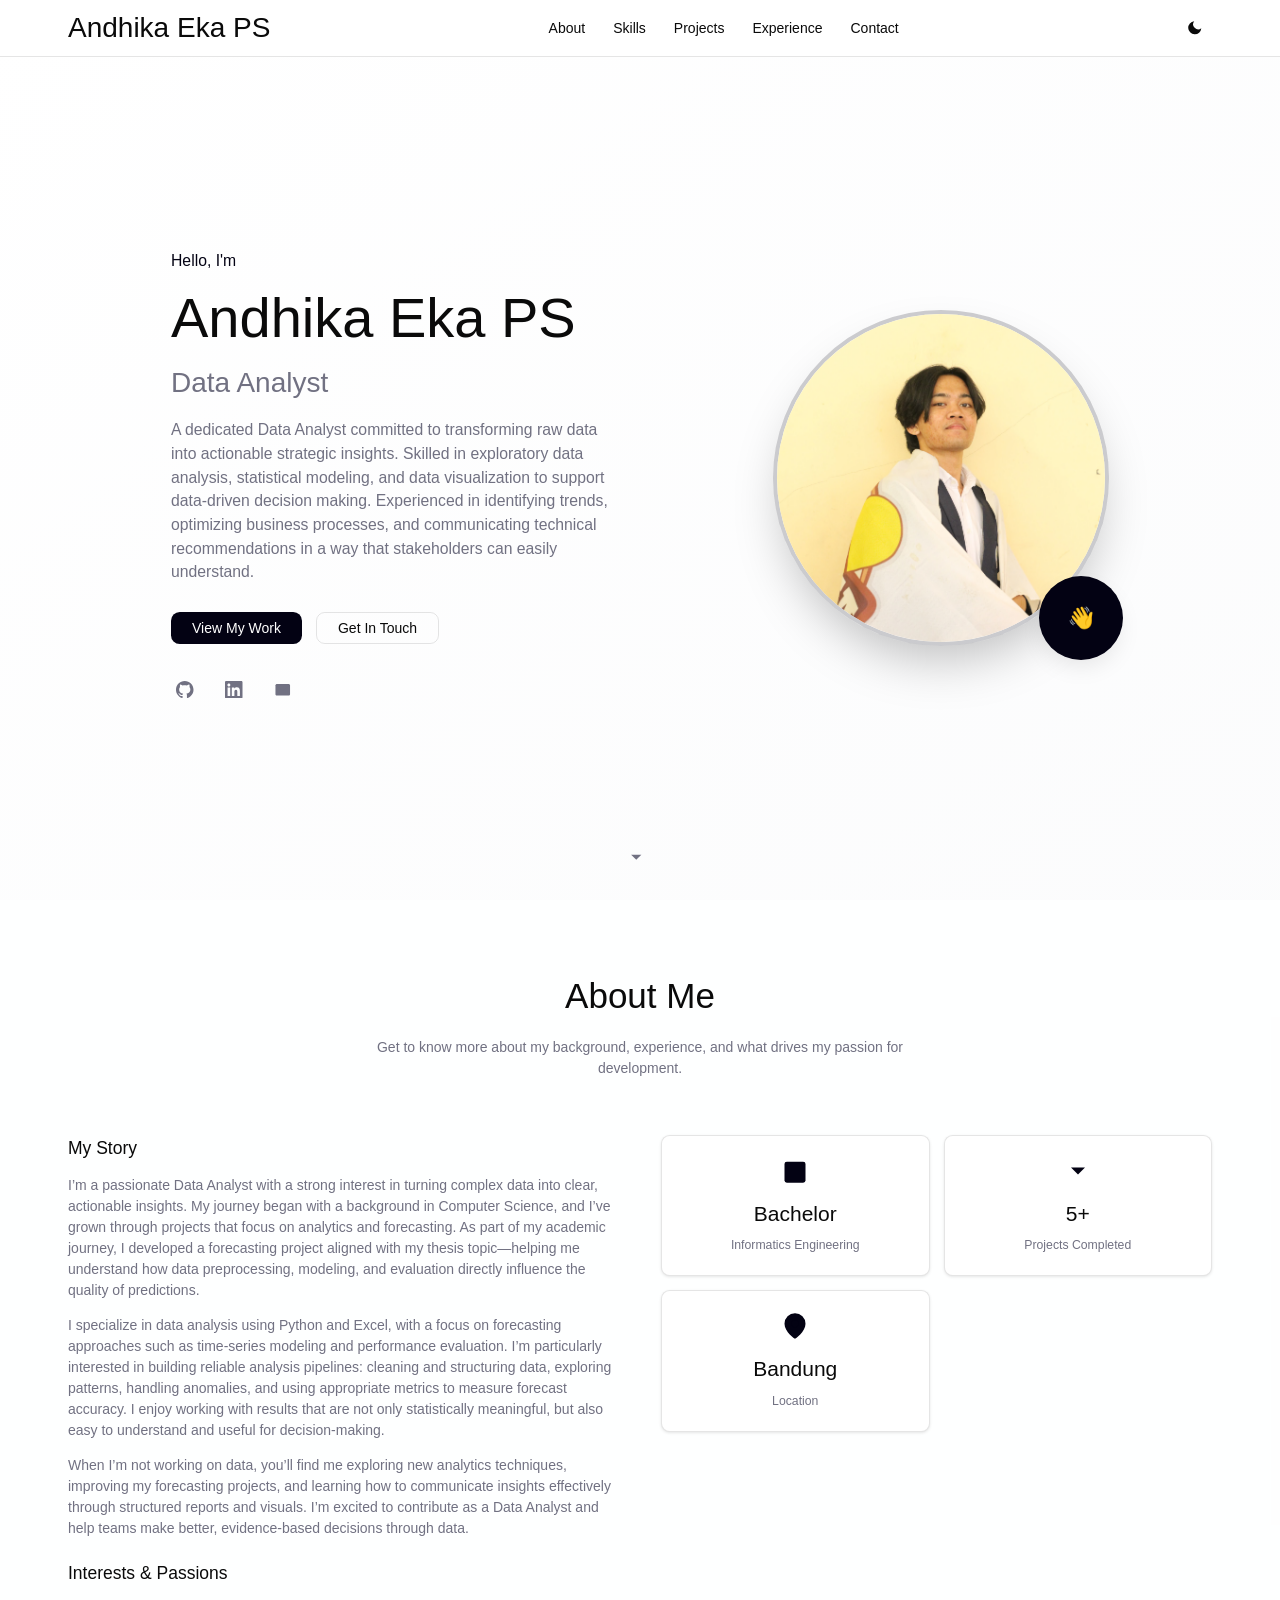
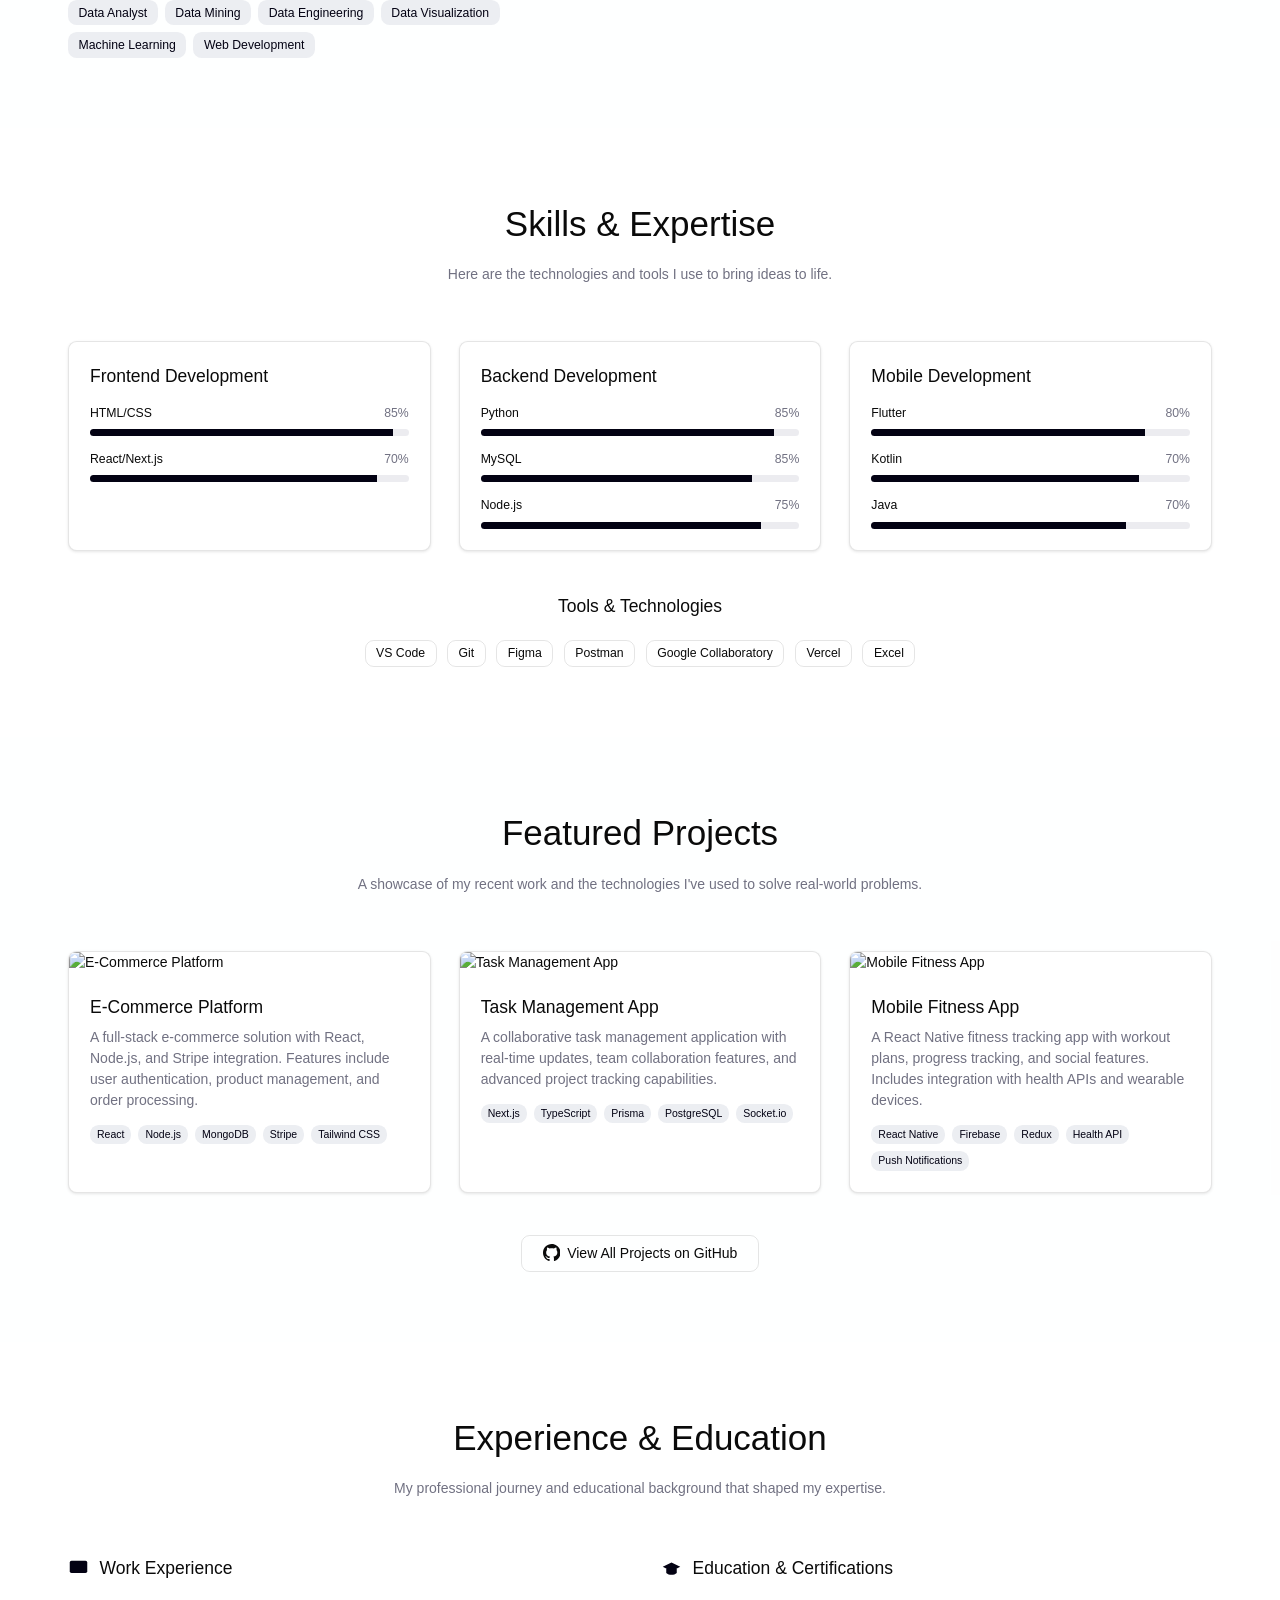
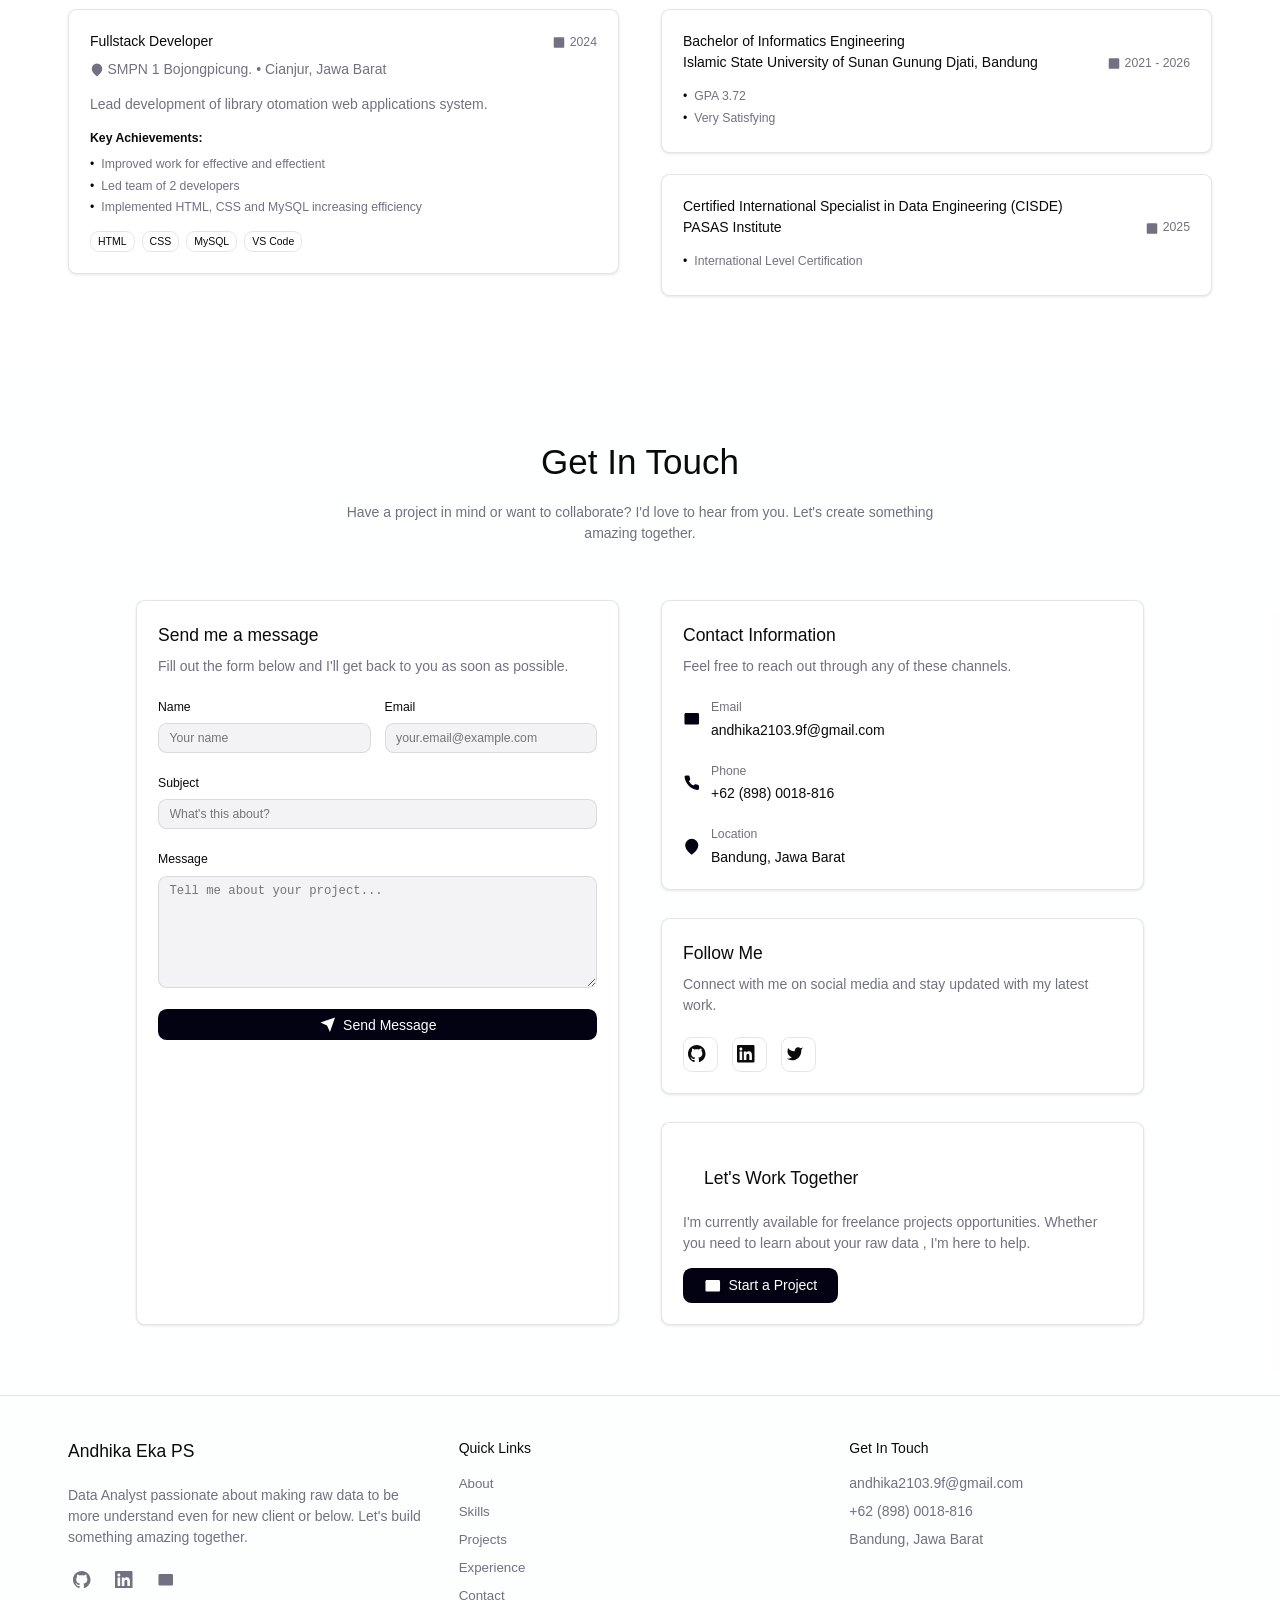
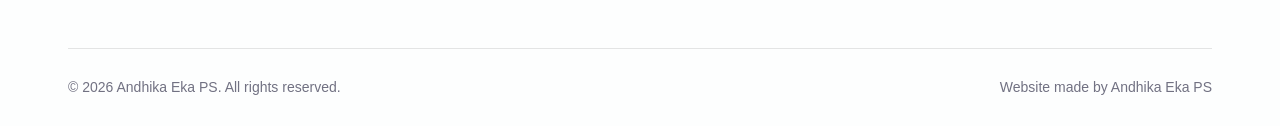
==== commit 051779b1: "Update index.html" ====
--- a/index.html
+++ b/index.html
@@ -120,7 +120,7 @@
                     <div class="hero-image">
                         <div class="image-container">
                             <div class="profile-image">
-                                <img src="dhika.jpg"
+                                <img src="img/dhika.jpg"
                                     alt="Andhika Eka PS - Data Analyst" 
                                     class="profile-img">
                             </div>
@@ -845,4 +845,4 @@
         });
     </script>
 </body>
-</html>+</html>
